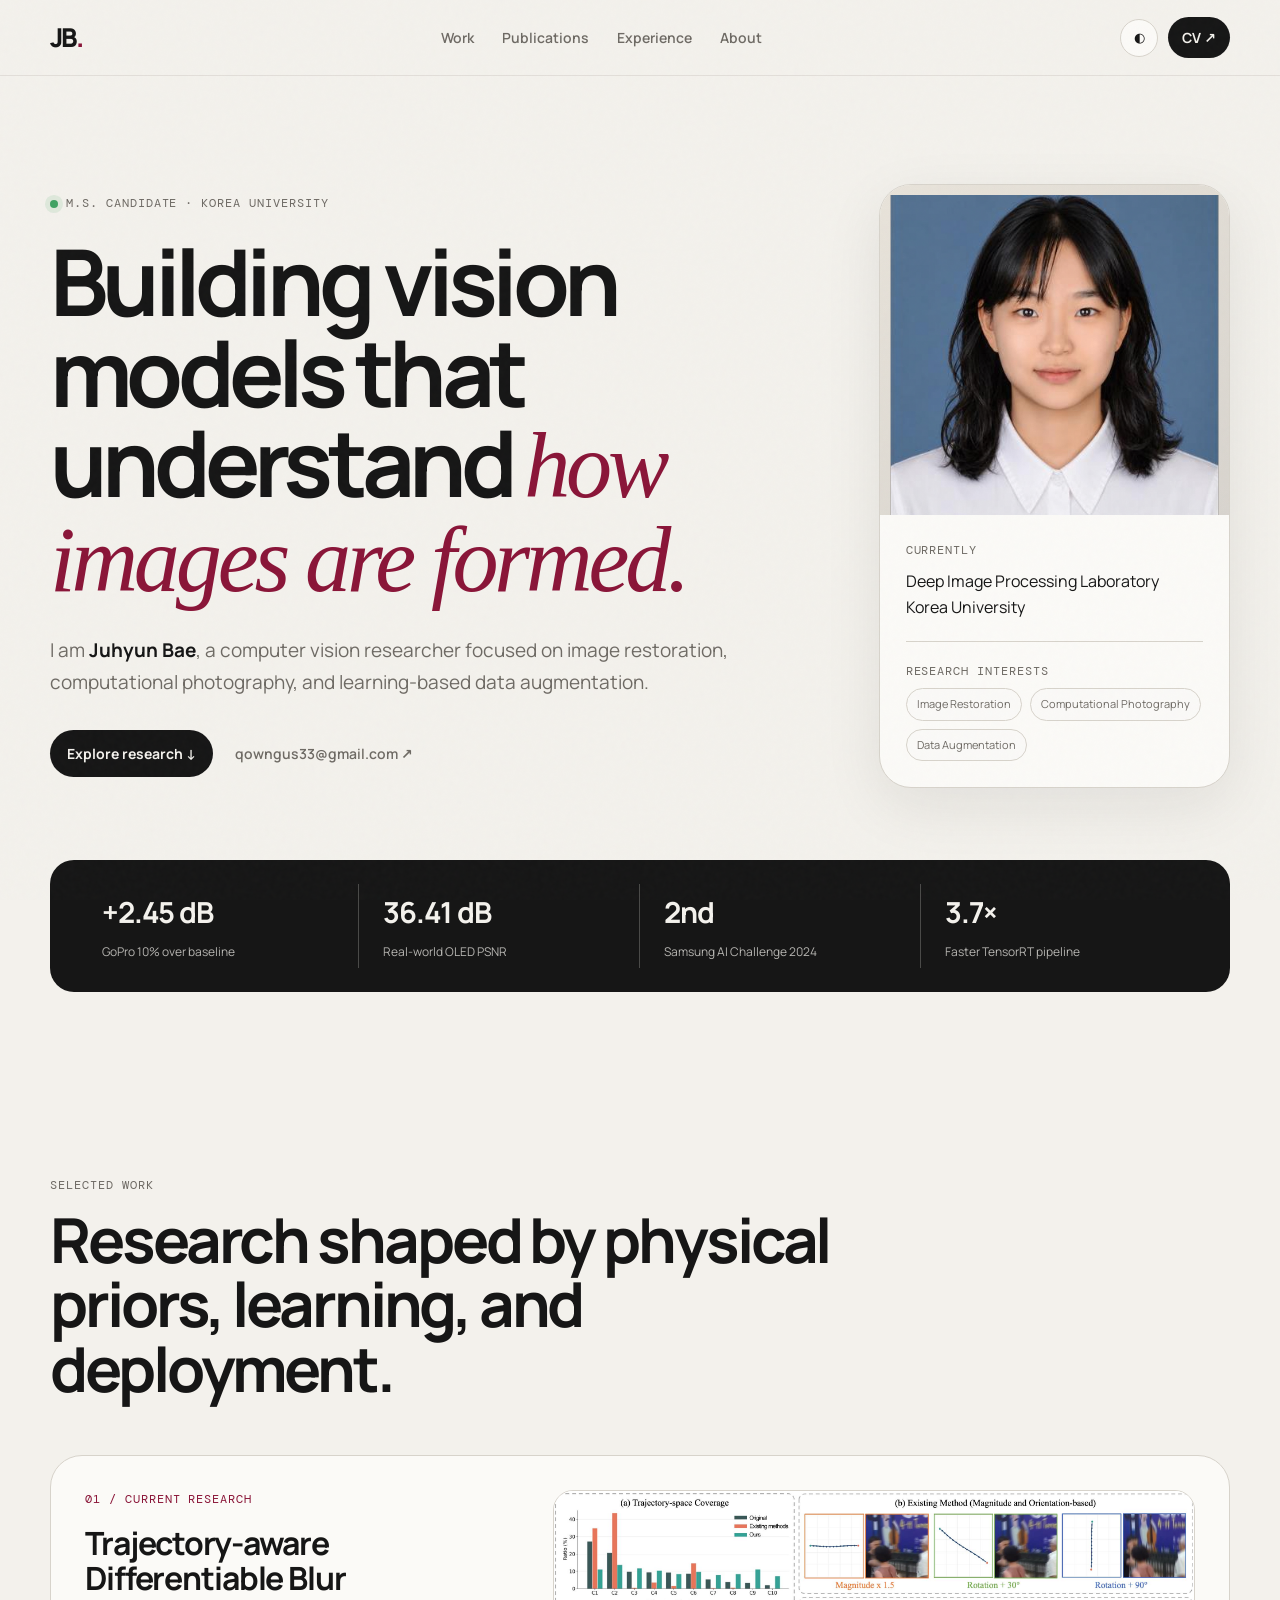
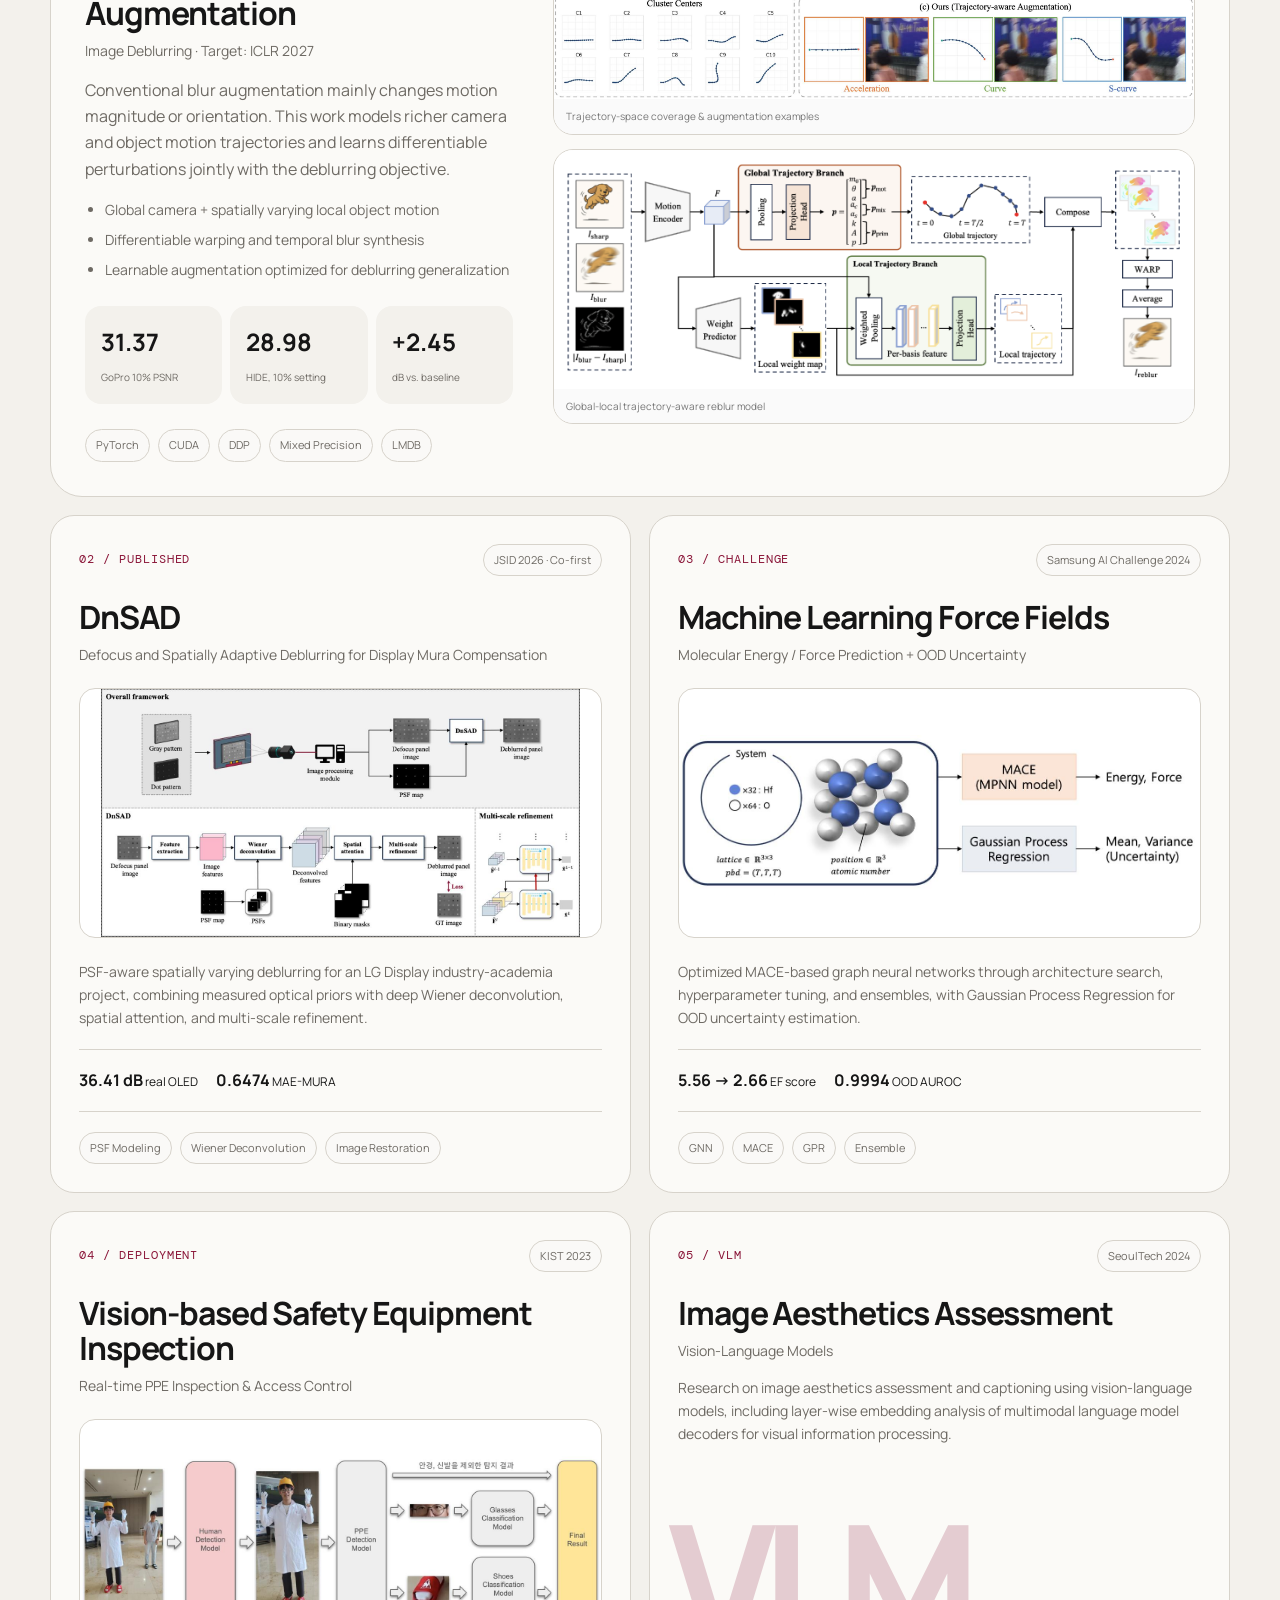
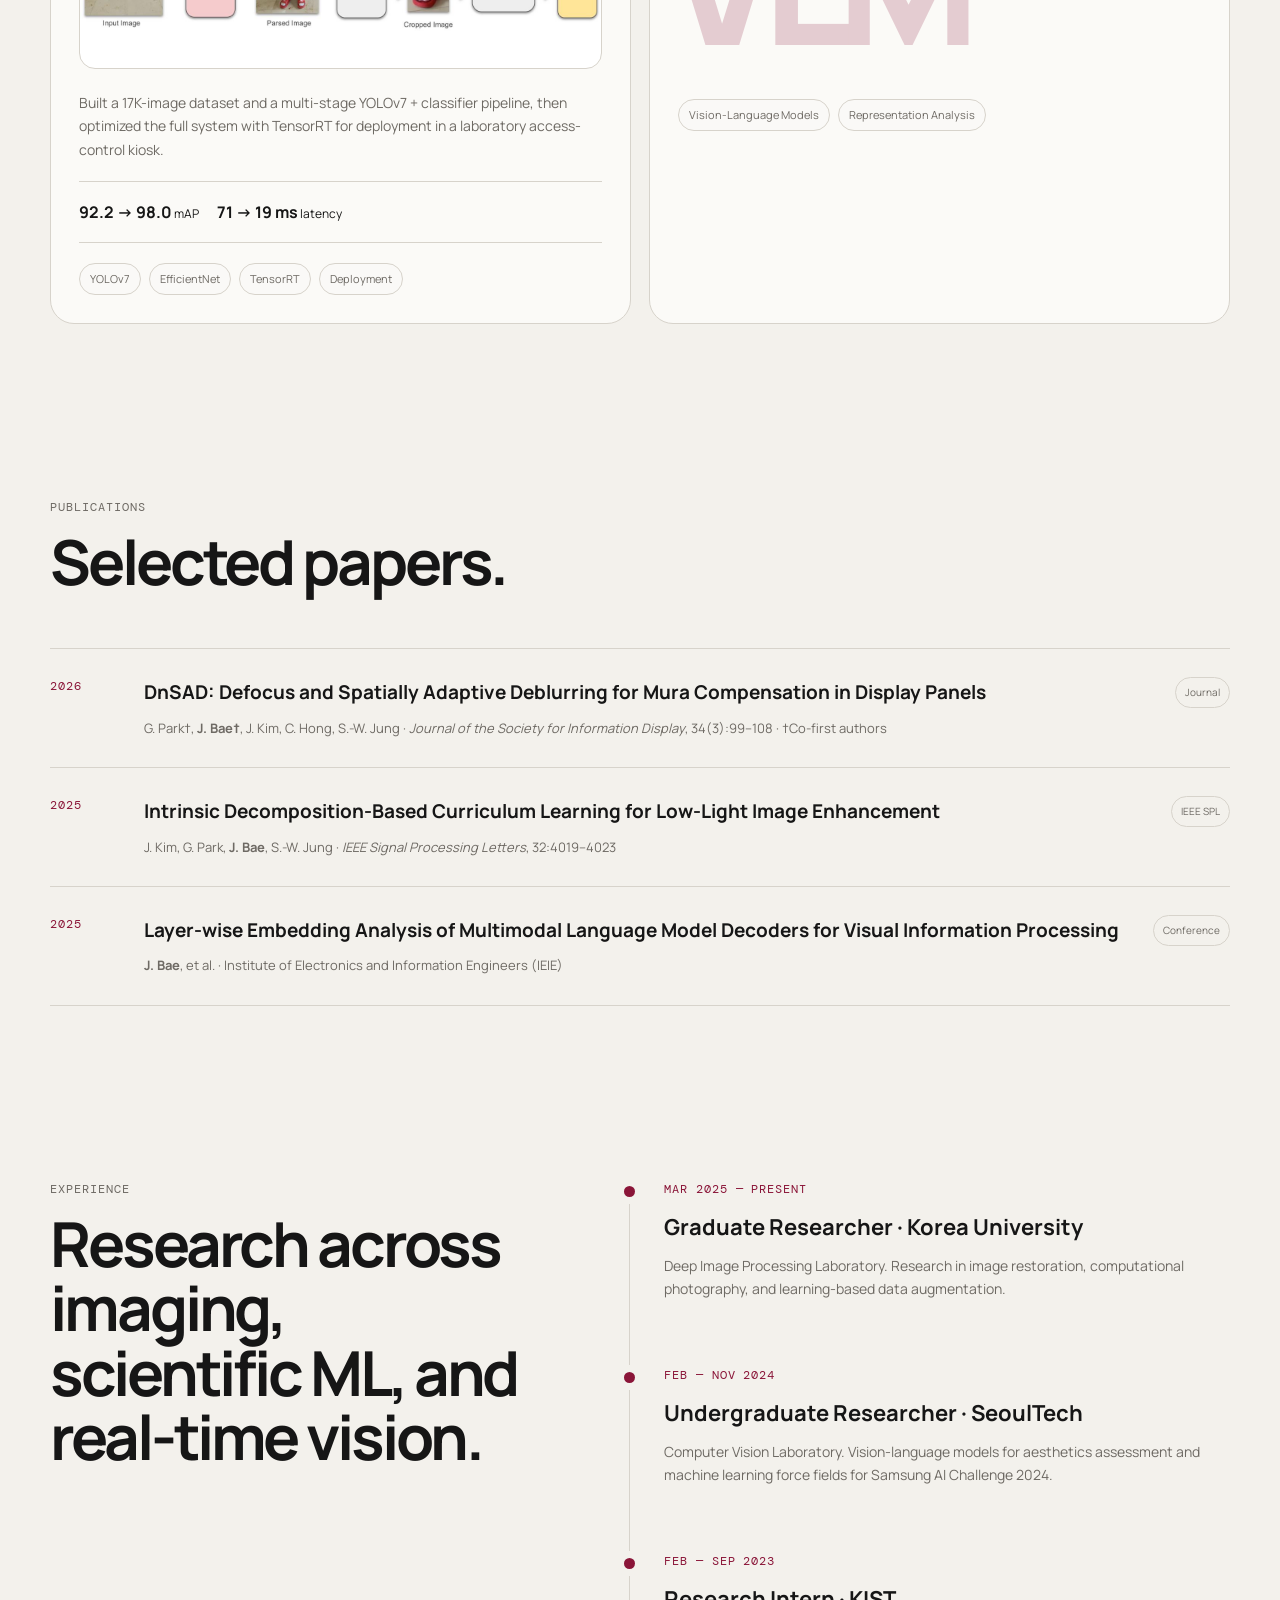
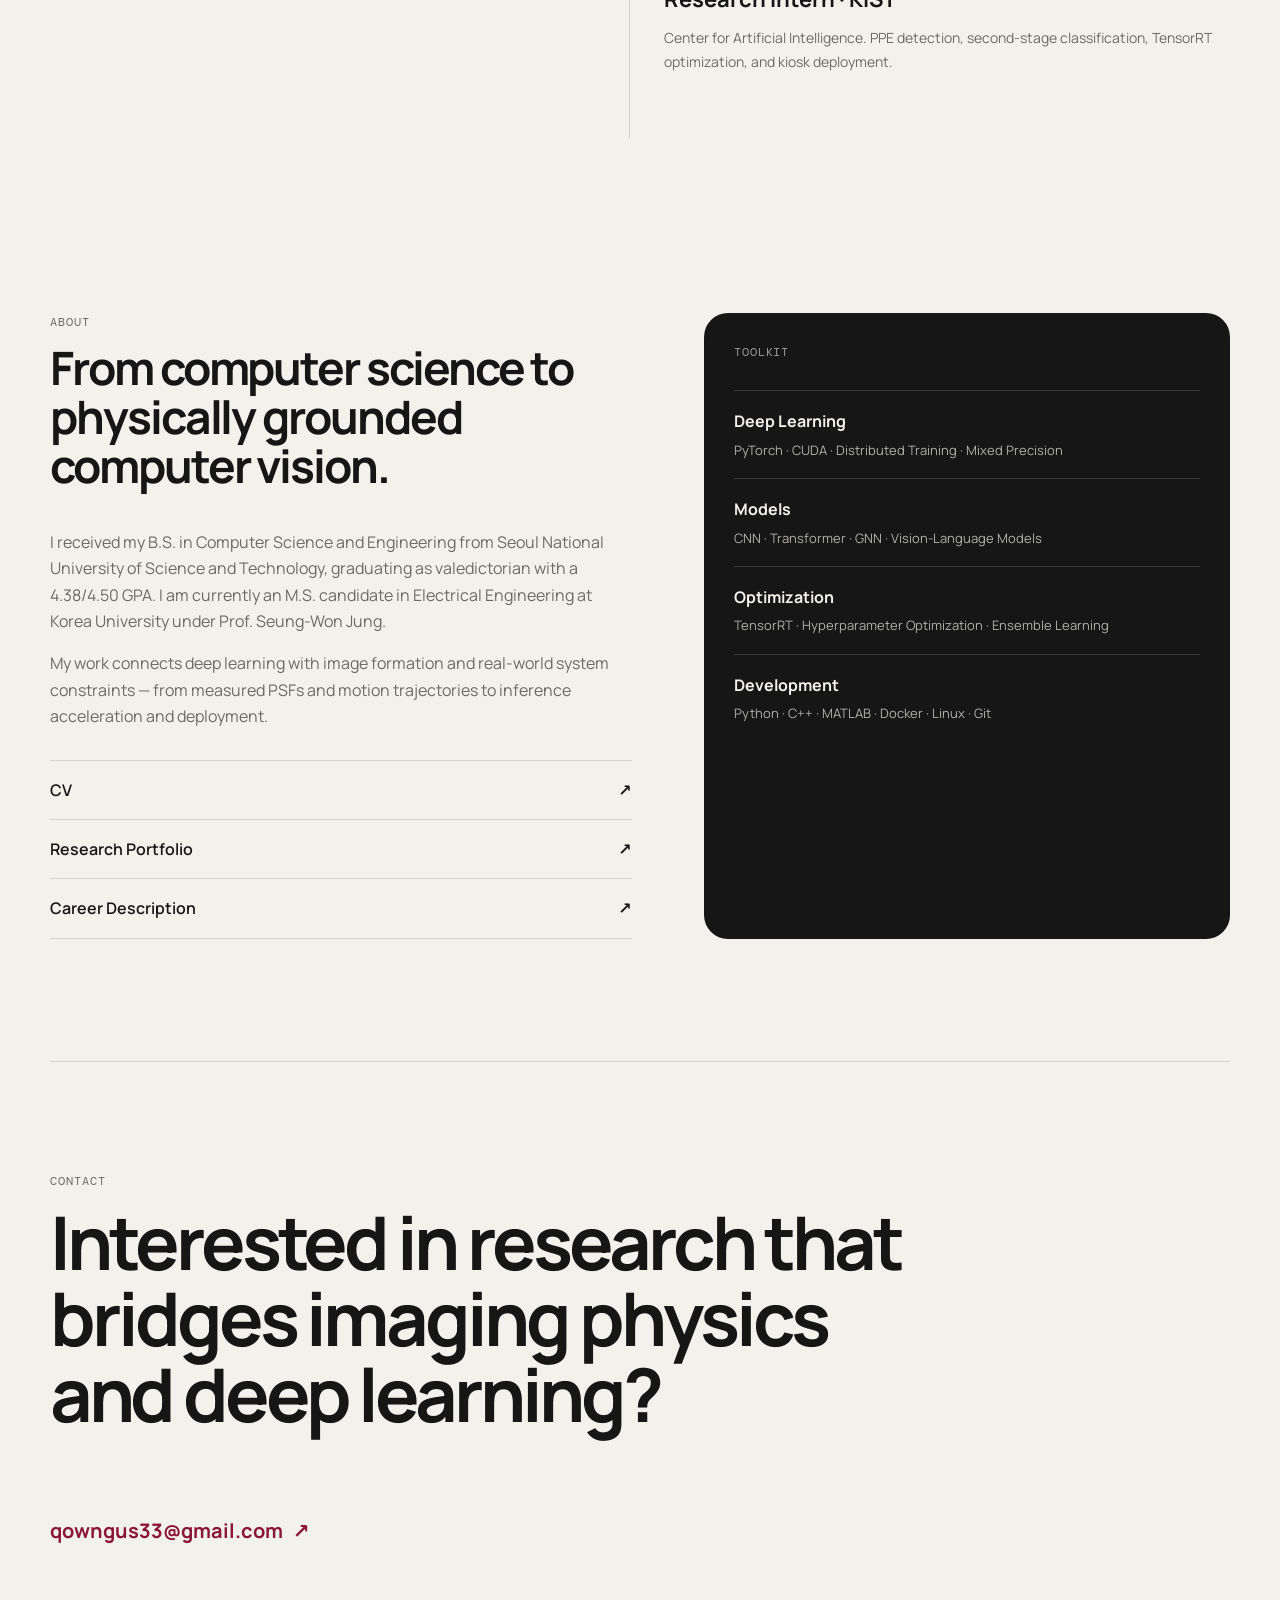
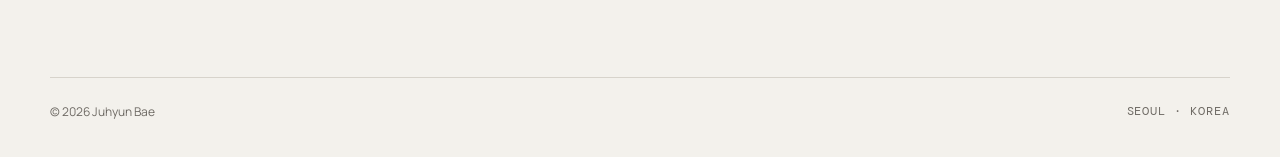
==== index.html @ add0c8fc "Build research portfolio" ====
<!doctype html>
<html lang="en">
<head>
  <meta charset="utf-8" />
  <meta name="viewport" content="width=device-width,initial-scale=1" />
  <meta name="description" content="Juhyun Bae — Computer vision researcher working on image restoration, computational photography, and learning-based data augmentation." />
  <meta name="theme-color" content="#8a1538" />
  <title>Juhyun Bae — Research Portfolio</title>
  <link rel="preconnect" href="https://fonts.googleapis.com">
  <link rel="preconnect" href="https://fonts.gstatic.com" crossorigin>
  <link href="https://fonts.googleapis.com/css2?family=DM+Mono:wght@300;400;500&family=Manrope:wght@400;500;600;700;800&display=swap" rel="stylesheet">
  <link rel="stylesheet" href="assets/css/style.css" />
</head>
<body>
  <div class="noise" aria-hidden="true"></div>
  <header class="site-header">
    <a class="brand" href="#top" aria-label="Home">JB<span>.</span></a>
    <nav class="nav" aria-label="Primary navigation">
      <a href="#work">Work</a><a href="#publications">Publications</a><a href="#experience">Experience</a><a href="#about">About</a>
    </nav>
    <div class="header-actions">
      <button id="themeToggle" class="icon-button" type="button" aria-label="Toggle color theme">◐</button>
      <a class="button button-small" href="assets/docs/Juhyun_Bae_CV.pdf" target="_blank" rel="noopener">CV ↗</a>
    </div>
  </header>

  <main id="top">
    <section class="hero shell">
      <div class="hero-copy reveal">
        <p class="eyebrow"><span class="status-dot"></span> M.S. Candidate · Korea University</p>
        <h1>Building vision models that understand <em>how images are formed.</em></h1>
        <p class="hero-lede">I am <strong>Juhyun Bae</strong>, a computer vision researcher focused on image restoration, computational photography, and learning-based data augmentation.</p>
        <div class="hero-actions">
          <a class="button" href="#work">Explore research ↓</a>
          <a class="text-link" href="mailto:qowngus33@gmail.com">qowngus33@gmail.com ↗</a>
        </div>
      </div>
      <aside class="hero-card reveal delay-1">
        <div class="portrait-wrap"><img src="assets/images/profile.png" alt="Portrait of Juhyun Bae" /></div>
        <div class="hero-card-body">
          <p class="mono">CURRENTLY</p>
          <p>Deep Image Processing Laboratory<br>Korea University</p>
          <div class="mini-rule"></div>
          <p class="mono">RESEARCH INTERESTS</p>
          <div class="chips"><span>Image Restoration</span><span>Computational Photography</span><span>Data Augmentation</span></div>
        </div>
      </aside>
    </section>

    <section class="metric-strip shell reveal" aria-label="Selected achievements">
      <div><strong>+2.45 dB</strong><span>GoPro 10% over baseline</span></div>
      <div><strong>36.41 dB</strong><span>Real-world OLED PSNR</span></div>
      <div><strong>2nd</strong><span>Samsung AI Challenge 2024</span></div>
      <div><strong>3.7×</strong><span>Faster TensorRT pipeline</span></div>
    </section>

    <section id="work" class="section shell">
      <div class="section-heading reveal"><p class="eyebrow">Selected work</p><h2>Research shaped by physical priors, learning, and deployment.</h2></div>

      <article class="project project-featured reveal">
        <div class="project-copy">
          <div class="project-index mono">01 / CURRENT RESEARCH</div>
          <h3>Trajectory-aware Differentiable Blur Augmentation</h3>
          <p class="project-subtitle">Image Deblurring · Target: ICLR 2027</p>
          <p>Conventional blur augmentation mainly changes motion magnitude or orientation. This work models richer camera and object motion trajectories and learns differentiable perturbations jointly with the deblurring objective.</p>
          <ul class="clean-list"><li>Global camera + spatially varying local object motion</li><li>Differentiable warping and temporal blur synthesis</li><li>Learnable augmentation optimized for deblurring generalization</li></ul>
          <div class="result-grid"><div><b>31.37</b><span>GoPro 10% PSNR</span></div><div><b>28.98</b><span>HIDE, 10% setting</span></div><div><b>+2.45</b><span>dB vs. baseline</span></div></div>
          <div class="tags"><span>PyTorch</span><span>CUDA</span><span>DDP</span><span>Mixed Precision</span><span>LMDB</span></div>
        </div>
        <div class="project-media media-stack">
          <figure><img src="assets/images/trajectory-diversity.jpg" alt="Trajectory-space coverage and blur augmentation comparison" loading="lazy"><figcaption>Trajectory-space coverage & augmentation examples</figcaption></figure>
          <figure><img src="assets/images/trajectory-reblur.png" alt="Trajectory-aware reblur network architecture" loading="lazy"><figcaption>Global-local trajectory-aware reblur model</figcaption></figure>
        </div>
      </article>

      <div class="project-grid">
        <article class="project-card reveal">
          <div class="project-card-top"><span class="mono">02 / PUBLISHED</span><span class="pill">JSID 2026 · Co-first</span></div>
          <h3>DnSAD</h3><p class="project-subtitle">Defocus and Spatially Adaptive Deblurring for Display Mura Compensation</p>
          <div class="card-image"><img src="assets/images/dnsad-framework.jpg" alt="DnSAD PSF-aware deblurring framework" loading="lazy"></div>
          <p>PSF-aware spatially varying deblurring for an LG Display industry-academia project, combining measured optical priors with deep Wiener deconvolution, spatial attention, and multi-scale refinement.</p>
          <div class="result-inline"><span><b>36.41 dB</b> real OLED</span><span><b>0.6474</b> MAE-MURA</span></div>
          <div class="tags"><span>PSF Modeling</span><span>Wiener Deconvolution</span><span>Image Restoration</span></div>
        </article>

        <article class="project-card reveal delay-1">
          <div class="project-card-top"><span class="mono">03 / CHALLENGE</span><span class="pill">Samsung AI Challenge 2024</span></div>
          <h3>Machine Learning Force Fields</h3><p class="project-subtitle">Molecular Energy / Force Prediction + OOD Uncertainty</p>
          <div class="card-image"><img src="assets/images/mlff-framework.jpg" alt="Machine learning force field framework" loading="lazy"></div>
          <p>Optimized MACE-based graph neural networks through architecture search, hyperparameter tuning, and ensembles, with Gaussian Process Regression for OOD uncertainty estimation.</p>
          <div class="result-inline"><span><b>5.56 → 2.66</b> EF score</span><span><b>0.9994</b> OOD AUROC</span></div>
          <div class="tags"><span>GNN</span><span>MACE</span><span>GPR</span><span>Ensemble</span></div>
        </article>

        <article class="project-card reveal">
          <div class="project-card-top"><span class="mono">04 / DEPLOYMENT</span><span class="pill">KIST 2023</span></div>
          <h3>Vision-based Safety Equipment Inspection</h3><p class="project-subtitle">Real-time PPE Inspection & Access Control</p>
          <div class="card-image"><img src="assets/images/ppe-framework.jpg" alt="Multi-stage PPE inspection pipeline" loading="lazy"></div>
          <p>Built a 17K-image dataset and a multi-stage YOLOv7 + classifier pipeline, then optimized the full system with TensorRT for deployment in a laboratory access-control kiosk.</p>
          <div class="result-inline"><span><b>92.2 → 98.0</b> mAP</span><span><b>71 → 19 ms</b> latency</span></div>
          <div class="tags"><span>YOLOv7</span><span>EfficientNet</span><span>TensorRT</span><span>Deployment</span></div>
        </article>

        <article class="project-card project-card-minimal reveal delay-1">
          <div class="project-card-top"><span class="mono">05 / VLM</span><span class="pill">SeoulTech 2024</span></div>
          <h3>Image Aesthetics Assessment</h3><p class="project-subtitle">Vision-Language Models</p>
          <p>Research on image aesthetics assessment and captioning using vision-language models, including layer-wise embedding analysis of multimodal language model decoders for visual information processing.</p>
          <div class="big-type">VLM</div>
          <div class="tags"><span>Vision-Language Models</span><span>Representation Analysis</span></div>
        </article>
      </div>
    </section>

    <section id="publications" class="section shell publications">
      <div class="section-heading reveal"><p class="eyebrow">Publications</p><h2>Selected papers.</h2></div>
      <div class="publication-list reveal">
        <article><span class="pub-year mono">2026</span><div><h3>DnSAD: Defocus and Spatially Adaptive Deblurring for Mura Compensation in Display Panels</h3><p>G. Park†, <strong>J. Bae†</strong>, J. Kim, C. Hong, S.-W. Jung · <i>Journal of the Society for Information Display</i>, 34(3):99–108 · †Co-first authors</p></div><span class="pub-badge">Journal</span></article>
        <article><span class="pub-year mono">2025</span><div><h3>Intrinsic Decomposition-Based Curriculum Learning for Low-Light Image Enhancement</h3><p>J. Kim, G. Park, <strong>J. Bae</strong>, S.-W. Jung · <i>IEEE Signal Processing Letters</i>, 32:4019–4023</p></div><span class="pub-badge">IEEE SPL</span></article>
        <article><span class="pub-year mono">2025</span><div><h3>Layer-wise Embedding Analysis of Multimodal Language Model Decoders for Visual Information Processing</h3><p><strong>J. Bae</strong>, et al. · Institute of Electronics and Information Engineers (IEIE)</p></div><span class="pub-badge">Conference</span></article>
      </div>
    </section>

    <section id="experience" class="section shell two-col-section">
      <div class="section-heading sticky-heading reveal"><p class="eyebrow">Experience</p><h2>Research across imaging, scientific ML, and real-time vision.</h2></div>
      <div class="timeline reveal">
        <article><span class="timeline-dot"></span><div class="timeline-meta mono">MAR 2025 — PRESENT</div><h3>Graduate Researcher · Korea University</h3><p>Deep Image Processing Laboratory. Research in image restoration, computational photography, and learning-based data augmentation.</p></article>
        <article><span class="timeline-dot"></span><div class="timeline-meta mono">FEB — NOV 2024</div><h3>Undergraduate Researcher · SeoulTech</h3><p>Computer Vision Laboratory. Vision-language models for aesthetics assessment and machine learning force fields for Samsung AI Challenge 2024.</p></article>
        <article><span class="timeline-dot"></span><div class="timeline-meta mono">FEB — SEP 2023</div><h3>Research Intern · KIST</h3><p>Center for Artificial Intelligence. PPE detection, second-stage classification, TensorRT optimization, and kiosk deployment.</p></article>
      </div>
    </section>

    <section id="about" class="section shell about-grid">
      <div class="about-copy reveal"><p class="eyebrow">About</p><h2>From computer science to physically grounded computer vision.</h2><p>I received my B.S. in Computer Science and Engineering from Seoul National University of Science and Technology, graduating as valedictorian with a 4.38/4.50 GPA. I am currently an M.S. candidate in Electrical Engineering at Korea University under Prof. Seung-Won Jung.</p><p>My work connects deep learning with image formation and real-world system constraints — from measured PSFs and motion trajectories to inference acceleration and deployment.</p>
        <div class="document-links"><a href="assets/docs/Juhyun_Bae_CV.pdf" target="_blank">CV <span>↗</span></a><a href="assets/docs/Juhyun_Bae_Research_Portfolio.pdf" target="_blank">Research Portfolio <span>↗</span></a><a href="assets/docs/Juhyun_Bae_Career_Description.pdf" target="_blank">Career Description <span>↗</span></a></div>
      </div>
      <div class="skills-panel reveal delay-1">
        <p class="mono">TOOLKIT</p>
        <div class="skill-row"><span>Deep Learning</span><p>PyTorch · CUDA · Distributed Training · Mixed Precision</p></div>
        <div class="skill-row"><span>Models</span><p>CNN · Transformer · GNN · Vision-Language Models</p></div>
        <div class="skill-row"><span>Optimization</span><p>TensorRT · Hyperparameter Optimization · Ensemble Learning</p></div>
        <div class="skill-row"><span>Development</span><p>Python · C++ · MATLAB · Docker · Linux · Git</p></div>
      </div>
    </section>

    <section class="contact shell reveal">
      <p class="eyebrow">Contact</p><h2>Interested in research that bridges imaging physics and deep learning?</h2>
      <a class="contact-email" href="mailto:qowngus33@gmail.com">qowngus33@gmail.com <span>↗</span></a>
    </section>
  </main>

  <footer class="shell"><p>© <span id="year"></span> Juhyun Bae</p><p class="mono">SEOUL · KOREA</p></footer>
  <script src="assets/js/main.js"></script>
</body>
</html>
---- assets/css/style.css ----
:root{--bg:#f3f1ec;--surface:#fbfaf7;--text:#161616;--muted:#6e6a64;--line:#d7d3cb;--accent:#8a1538;--accent2:#b84b68;--shadow:0 18px 60px rgba(31,26,24,.08);--radius:24px;--max:1180px}
[data-theme="dark"]{--bg:#121110;--surface:#1b1917;--text:#f5f1ea;--muted:#aaa39a;--line:#34302c;--accent:#e56f91;--accent2:#ff9ab8;--shadow:0 22px 70px rgba(0,0,0,.24)}
*{box-sizing:border-box}html{scroll-behavior:smooth}body{margin:0;background:var(--bg);color:var(--text);font-family:Manrope,system-ui,-apple-system,sans-serif;line-height:1.65;transition:background .25s,color .25s}.noise{position:fixed;inset:0;pointer-events:none;opacity:.022;z-index:20;background-image:url("data:image/svg+xml,%3Csvg viewBox='0 0 180 180' xmlns='http://www.w3.org/2000/svg'%3E%3Cfilter id='n'%3E%3CfeTurbulence type='fractalNoise' baseFrequency='.9' numOctaves='4' stitchTiles='stitch'/%3E%3C/filter%3E%3Crect width='100%25' height='100%25' filter='url(%23n)' opacity='1'/%3E%3C/svg%3E")}.shell{width:min(calc(100% - 48px),var(--max));margin-inline:auto}.site-header{height:76px;position:sticky;top:0;z-index:10;display:flex;align-items:center;justify-content:space-between;padding:0 max(24px,calc((100vw - var(--max))/2));background:color-mix(in srgb,var(--bg) 82%,transparent);backdrop-filter:blur(16px);border-bottom:1px solid color-mix(in srgb,var(--line) 60%,transparent)}.brand{font-size:26px;font-weight:800;letter-spacing:-.06em;color:var(--text);text-decoration:none}.brand span{color:var(--accent)}.nav{display:flex;gap:28px}.nav a,.text-link{color:var(--muted);text-decoration:none;font-size:14px;font-weight:600}.nav a:hover,.text-link:hover{color:var(--text)}.header-actions{display:flex;align-items:center;gap:10px}.icon-button{width:38px;height:38px;border:1px solid var(--line);border-radius:50%;background:var(--surface);color:var(--text);cursor:pointer}.button{display:inline-flex;align-items:center;justify-content:center;padding:12px 17px;border-radius:999px;background:var(--text);color:var(--bg);text-decoration:none;font-size:14px;font-weight:700}.button:hover{transform:translateY(-1px)}.button-small{padding:9px 14px}.hero{min-height:760px;padding:108px 0 72px;display:grid;grid-template-columns:1.55fr .72fr;gap:72px;align-items:center}.eyebrow,.mono{font-family:"DM Mono",monospace;font-size:12px;letter-spacing:.08em;text-transform:uppercase}.eyebrow{color:var(--muted);display:flex;align-items:center;gap:8px}.status-dot{width:8px;height:8px;border-radius:50%;background:#41a263;box-shadow:0 0 0 5px color-mix(in srgb,#41a263 12%,transparent)}h1,h2,h3,p{margin-top:0}h1{font-size:clamp(52px,7.2vw,96px);line-height:.98;letter-spacing:-.062em;max-width:880px;margin:22px 0 30px}h1 em{font-family:Georgia,serif;font-weight:400;color:var(--accent);letter-spacing:-.045em}.hero-lede{font-size:19px;color:var(--muted);max-width:720px}.hero-lede strong{color:var(--text)}.hero-actions{display:flex;align-items:center;gap:22px;margin-top:32px}.hero-card{background:var(--surface);border:1px solid var(--line);border-radius:32px;overflow:hidden;box-shadow:var(--shadow)}.portrait-wrap{background:linear-gradient(145deg,#e8e3da,#d8d4ce);height:330px;display:grid;place-items:center;overflow:hidden}.portrait-wrap img{height:94%;max-width:100%;object-fit:contain}.hero-card-body{padding:26px}.hero-card-body .mono{color:var(--muted);margin-bottom:7px}.mini-rule{height:1px;background:var(--line);margin:20px 0}.chips,.tags{display:flex;flex-wrap:wrap;gap:8px}.chips span,.tags span,.pill{border:1px solid var(--line);border-radius:999px;padding:6px 10px;font-size:11px;color:var(--muted);background:color-mix(in srgb,var(--surface) 85%,transparent)}.metric-strip{display:grid;grid-template-columns:repeat(4,1fr);background:var(--text);color:var(--bg);border-radius:var(--radius);padding:24px 28px;margin-bottom:132px}.metric-strip div{padding:5px 24px;border-right:1px solid color-mix(in srgb,var(--bg) 24%,transparent)}.metric-strip div:last-child{border-right:0}.metric-strip strong{display:block;font-size:29px;letter-spacing:-.04em}.metric-strip span{font-size:12px;opacity:.72}.section{padding:52px 0 122px;scroll-margin-top:90px}.section-heading{max-width:800px;margin-bottom:54px}.section-heading h2{font-size:clamp(38px,5vw,62px);line-height:1.04;letter-spacing:-.05em}.project{background:var(--surface);border:1px solid var(--line);border-radius:32px;padding:34px}.project-featured{display:grid;grid-template-columns:.9fr 1.35fr;gap:40px}.project-index{color:var(--accent);margin-bottom:16px}.project h3,.project-card h3{font-size:32px;line-height:1.1;letter-spacing:-.035em;margin-bottom:8px}.project-subtitle{color:var(--muted);font-size:14px}.project-copy>p:not(.project-subtitle){color:var(--muted)}.clean-list{padding-left:20px;color:var(--muted);font-size:14px}.clean-list li{margin:7px 0}.result-grid{display:grid;grid-template-columns:repeat(3,1fr);gap:8px;margin:25px 0}.result-grid div{background:var(--bg);border-radius:16px;padding:16px}.result-grid b{display:block;font-size:24px}.result-grid span{font-size:10px;color:var(--muted)}.media-stack{display:grid;gap:14px;align-content:start}.media-stack figure{margin:0;background:#fff;border-radius:20px;overflow:hidden;border:1px solid var(--line)}.media-stack img{display:block;width:100%;height:auto}.media-stack figcaption{padding:9px 12px;color:#777;font-size:10px;background:#fafafa}.project-grid{display:grid;grid-template-columns:1fr 1fr;gap:18px;margin-top:18px}.project-card{background:var(--surface);border:1px solid var(--line);border-radius:var(--radius);padding:28px;overflow:hidden}.project-card-top{display:flex;justify-content:space-between;align-items:center;gap:10px;margin-bottom:24px}.project-card-top .mono{color:var(--accent)}.card-image{height:250px;border-radius:16px;overflow:hidden;background:white;border:1px solid var(--line);margin:22px 0}.card-image img{width:100%;height:100%;object-fit:contain}.project-card>p:not(.project-subtitle){color:var(--muted);font-size:14px}.result-inline{display:flex;gap:18px;flex-wrap:wrap;padding:17px 0;border-top:1px solid var(--line);border-bottom:1px solid var(--line);margin:20px 0;font-size:12px}.result-inline b{font-size:16px}.project-card-minimal{position:relative;min-height:540px}.big-type{font-size:clamp(110px,13vw,180px);font-weight:800;letter-spacing:-.09em;line-height:.8;color:color-mix(in srgb,var(--accent) 20%,var(--surface));margin:70px -10px 50px}.publication-list{border-top:1px solid var(--line)}.publication-list article{display:grid;grid-template-columns:70px 1fr auto;gap:24px;padding:28px 0;border-bottom:1px solid var(--line);align-items:start}.pub-year{color:var(--accent)}.publication-list h3{font-size:19px;margin-bottom:9px}.publication-list p{font-size:13px;color:var(--muted);margin:0}.pub-badge{font-size:10px;border:1px solid var(--line);padding:6px 9px;border-radius:999px;color:var(--muted)}.two-col-section{display:grid;grid-template-columns:.78fr 1fr;gap:110px}.sticky-heading{position:sticky;top:120px;height:max-content}.timeline{border-left:1px solid var(--line);padding-left:34px}.timeline article{position:relative;padding:0 0 52px}.timeline-dot{position:absolute;left:-40px;top:6px;width:11px;height:11px;background:var(--accent);border-radius:50%;box-shadow:0 0 0 7px var(--bg)}.timeline-meta{color:var(--accent);margin-bottom:9px}.timeline h3{font-size:22px;margin-bottom:9px}.timeline p{color:var(--muted);font-size:14px}.about-grid{display:grid;grid-template-columns:1.05fr .95fr;gap:72px}.about-copy h2{font-size:46px;letter-spacing:-.045em;line-height:1.06}.about-copy>p:not(.eyebrow){color:var(--muted)}.document-links{margin-top:30px;border-top:1px solid var(--line)}.document-links a{display:flex;justify-content:space-between;color:var(--text);padding:16px 0;border-bottom:1px solid var(--line);text-decoration:none;font-weight:600}.document-links a:hover{color:var(--accent)}.skills-panel{background:var(--text);color:var(--bg);border-radius:var(--radius);padding:30px}.skills-panel>.mono{opacity:.6;margin-bottom:28px}.skill-row{padding:17px 0;border-top:1px solid color-mix(in srgb,var(--bg) 16%,transparent)}.skill-row span{font-weight:700}.skill-row p{margin:5px 0 0;opacity:.7;font-size:13px}.contact{padding:110px 0 130px;border-top:1px solid var(--line)}.contact h2{font-size:clamp(40px,6vw,74px);line-height:1.03;letter-spacing:-.055em;max-width:900px}.contact-email{display:inline-flex;gap:10px;color:var(--accent);font-size:20px;font-weight:700;text-decoration:none;margin-top:20px}footer{border-top:1px solid var(--line);padding:24px 0 36px;display:flex;justify-content:space-between;color:var(--muted);font-size:12px}footer p{margin:0}.reveal{opacity:0;transform:translateY(16px);transition:opacity .75s ease,transform .75s cubic-bezier(.2,.7,.2,1)}.reveal.visible{opacity:1;transform:none}.delay-1{transition-delay:.1s}@media(max-width:900px){.nav{display:none}.hero{grid-template-columns:1fr;min-height:auto;padding-top:72px}.hero-card{max-width:430px}.metric-strip{grid-template-columns:1fr 1fr}.metric-strip div:nth-child(2){border-right:0}.metric-strip div{border-bottom:1px solid color-mix(in srgb,var(--bg) 24%,transparent)}.project-featured,.two-col-section,.about-grid{grid-template-columns:1fr}.project-grid{grid-template-columns:1fr}.sticky-heading{position:static}.card-image{height:auto}.two-col-section{gap:36px}}@media(max-width:580px){.shell{width:min(calc(100% - 28px),var(--max))}.site-header{padding:0 14px;height:68px}.header-actions .icon-button{display:none}h1{font-size:50px}.hero{padding-top:52px;gap:38px}.hero-actions{align-items:flex-start;flex-direction:column}.portrait-wrap{height:280px}.metric-strip{grid-template-columns:1fr;padding:10px 20px;margin-bottom:90px}.metric-strip div{border-right:0!important;padding:16px 4px}.section{padding-bottom:84px}.project,.project-card{padding:20px}.project h3,.project-card h3{font-size:26px}.result-grid{grid-template-columns:1fr}.publication-list article{grid-template-columns:58px 1fr}.pub-badge{display:none}.about-copy h2{font-size:38px}.contact{padding-top:80px}.contact-email{font-size:16px}.project-card-top{align-items:flex-start;flex-direction:column}}
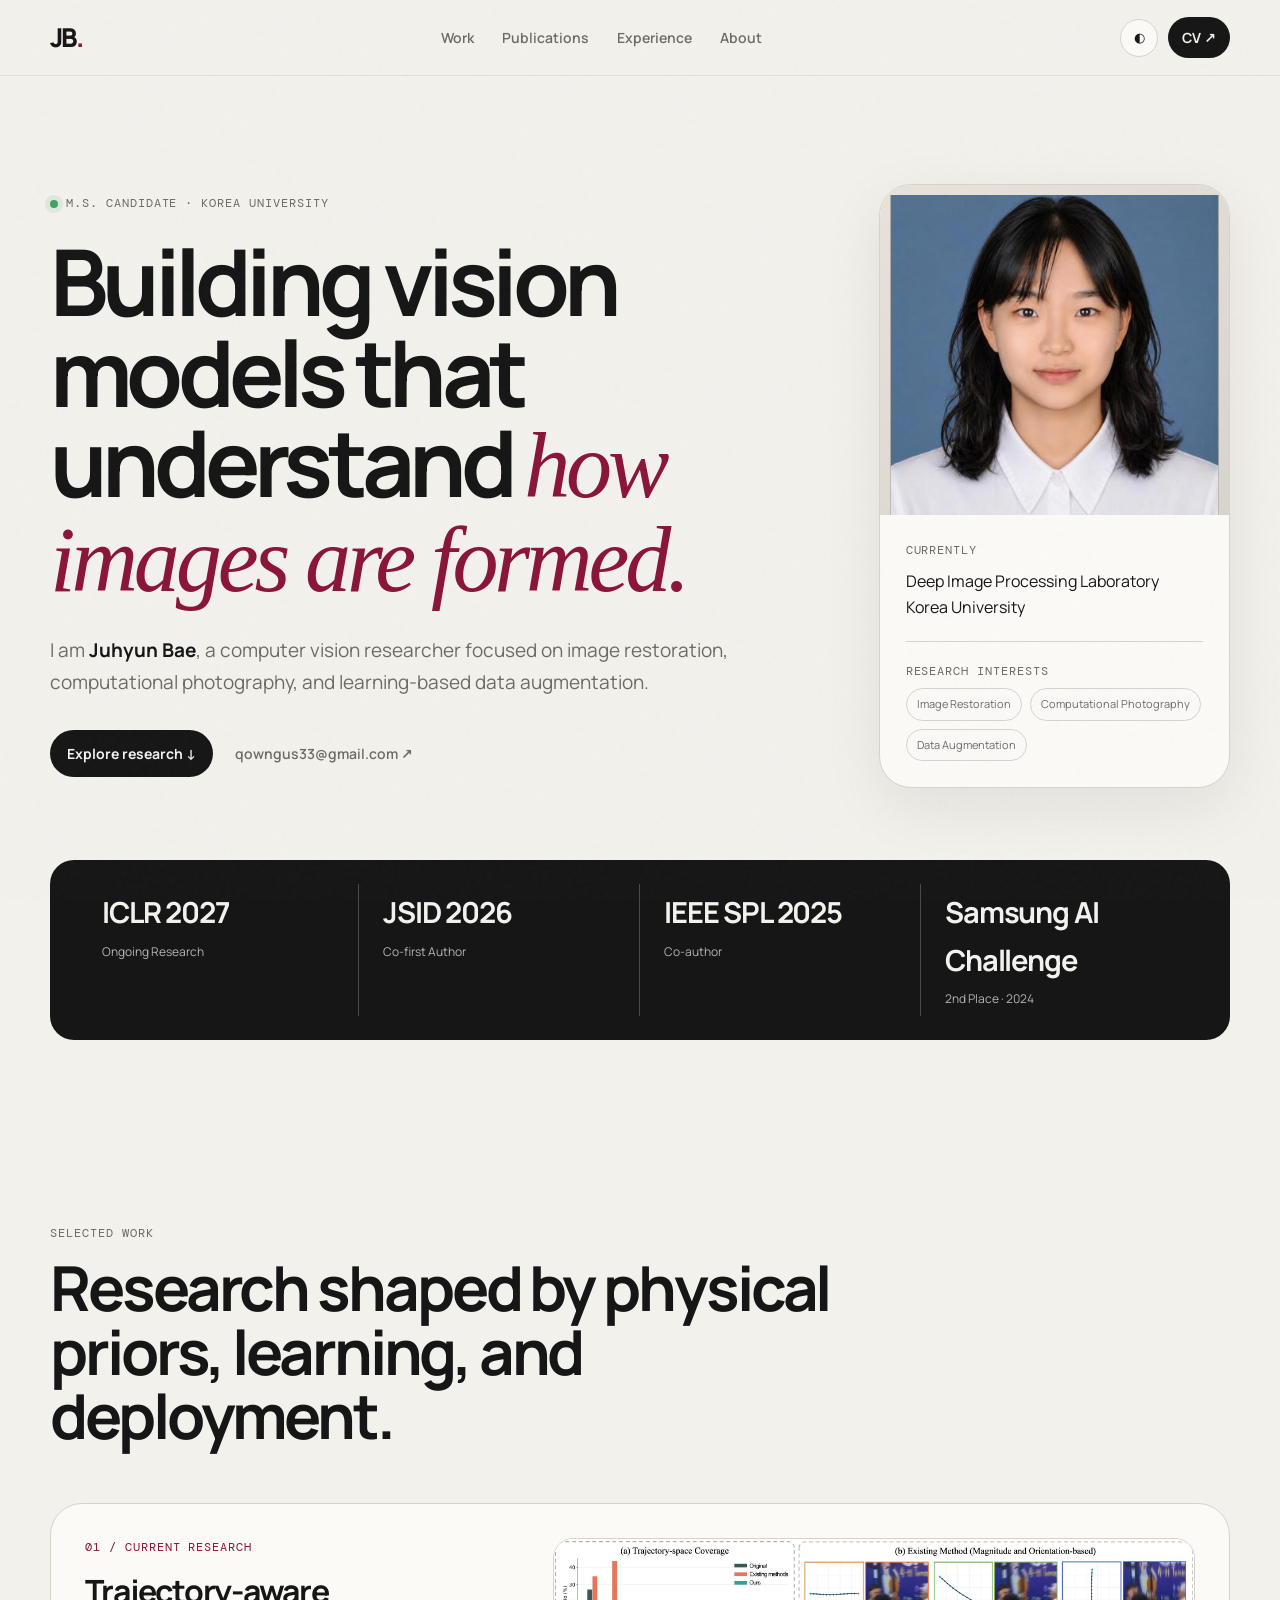
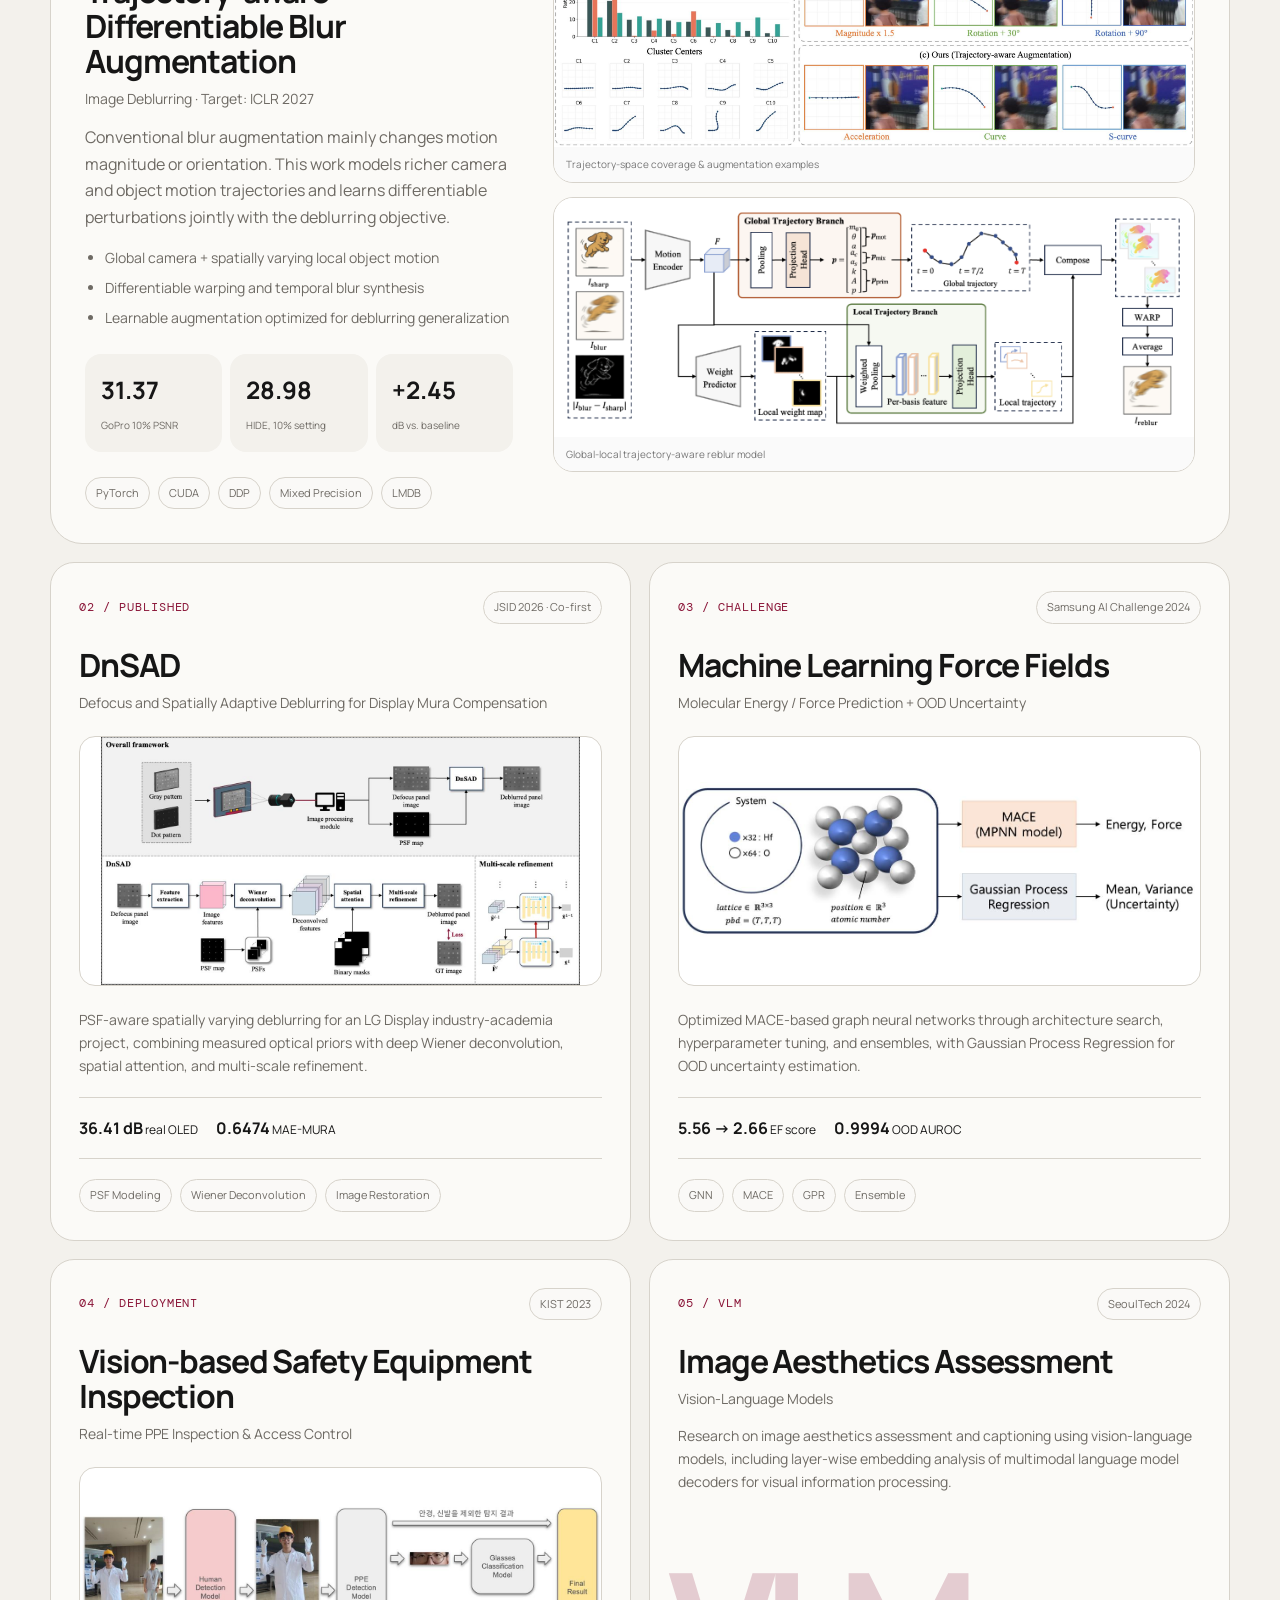
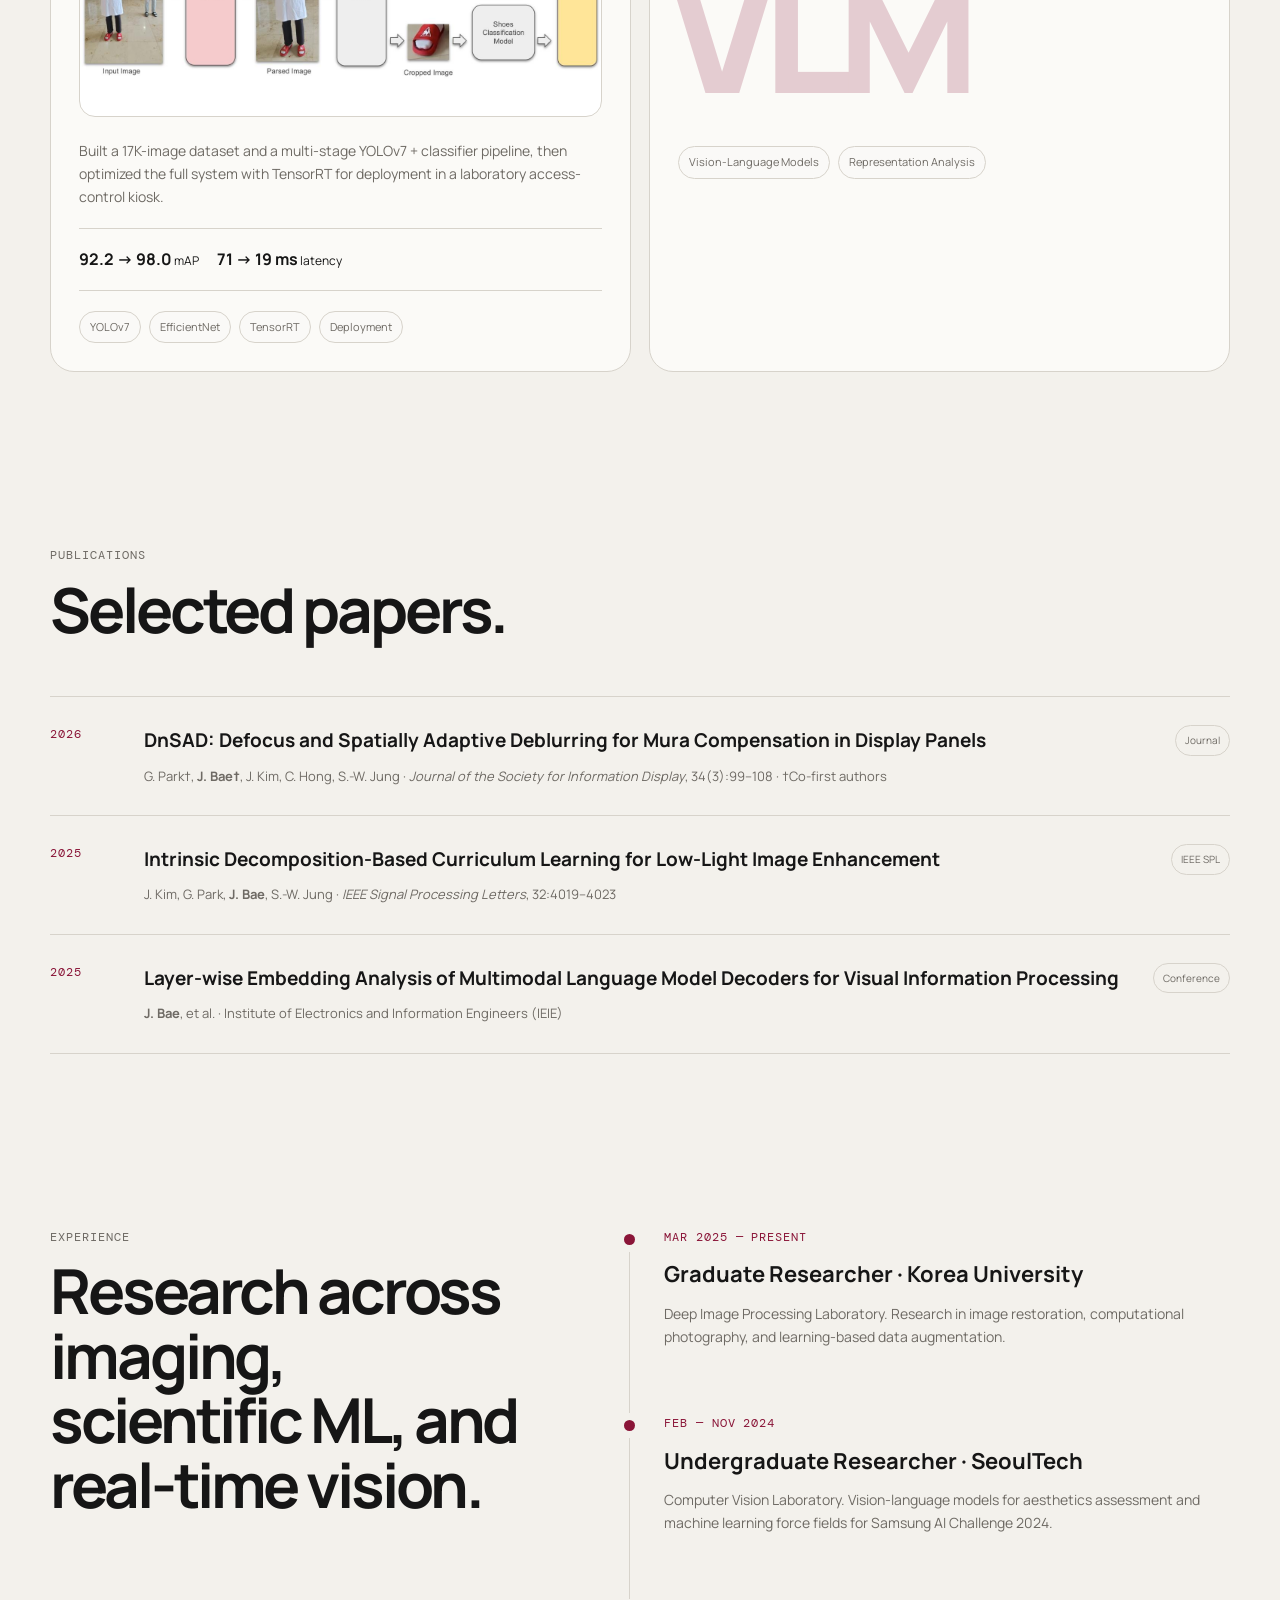
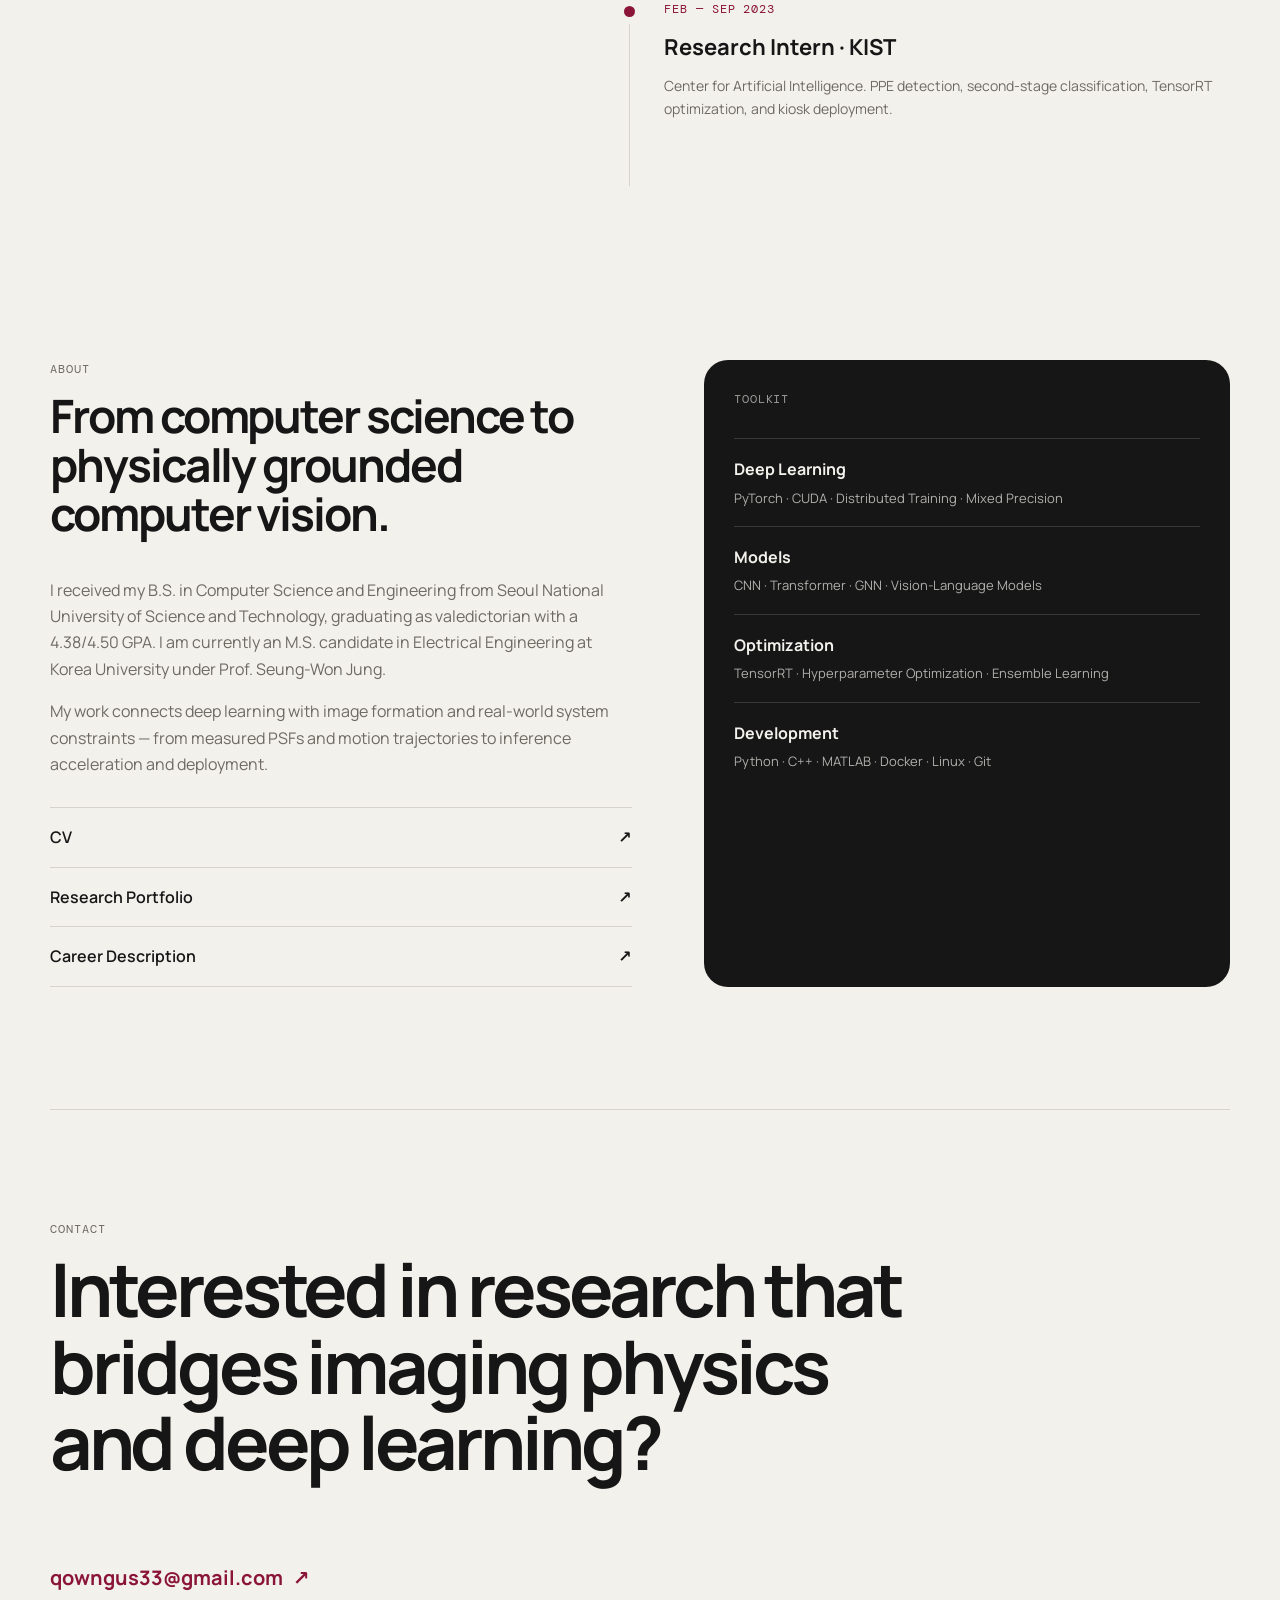
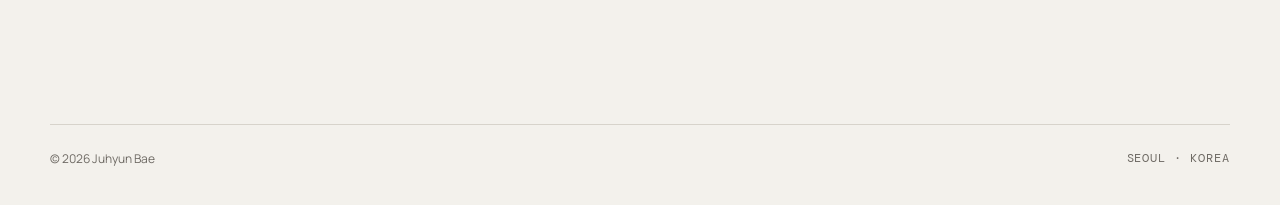
==== commit 187a5a78: "Build research portfolio" ====
--- a/index.html
+++ b/index.html
@@ -47,12 +47,31 @@
       </aside>
     </section>
 
-    <section class="metric-strip shell reveal" aria-label="Selected achievements">
+    <!-- <section class="metric-strip shell reveal" aria-label="Selected achievements">
       <div><strong>+2.45 dB</strong><span>GoPro 10% over baseline</span></div>
       <div><strong>36.41 dB</strong><span>Real-world OLED PSNR</span></div>
       <div><strong>2nd</strong><span>Samsung AI Challenge 2024</span></div>
       <div><strong>3.7×</strong><span>Faster TensorRT pipeline</span></div>
-    </section>
+    </section> -->
+
+    <section class="metric-strip shell reveal" aria-label="Selected milestones">
+    <div>
+      <strong>ICLR 2027</strong>
+      <span>Ongoing Research</span>
+    </div>
+    <div>
+      <strong>JSID 2026</strong>
+      <span>Co-first Author</span>
+    </div>
+    <div>
+      <strong>IEEE SPL 2025</strong>
+      <span>Co-author</span>
+    </div>
+    <div>
+      <strong>Samsung AI Challenge</strong>
+      <span>2nd Place · 2024</span>
+    </div>
+  </section>
 
     <section id="work" class="section shell">
       <div class="section-heading reveal"><p class="eyebrow">Selected work</p><h2>Research shaped by physical priors, learning, and deployment.</h2></div>
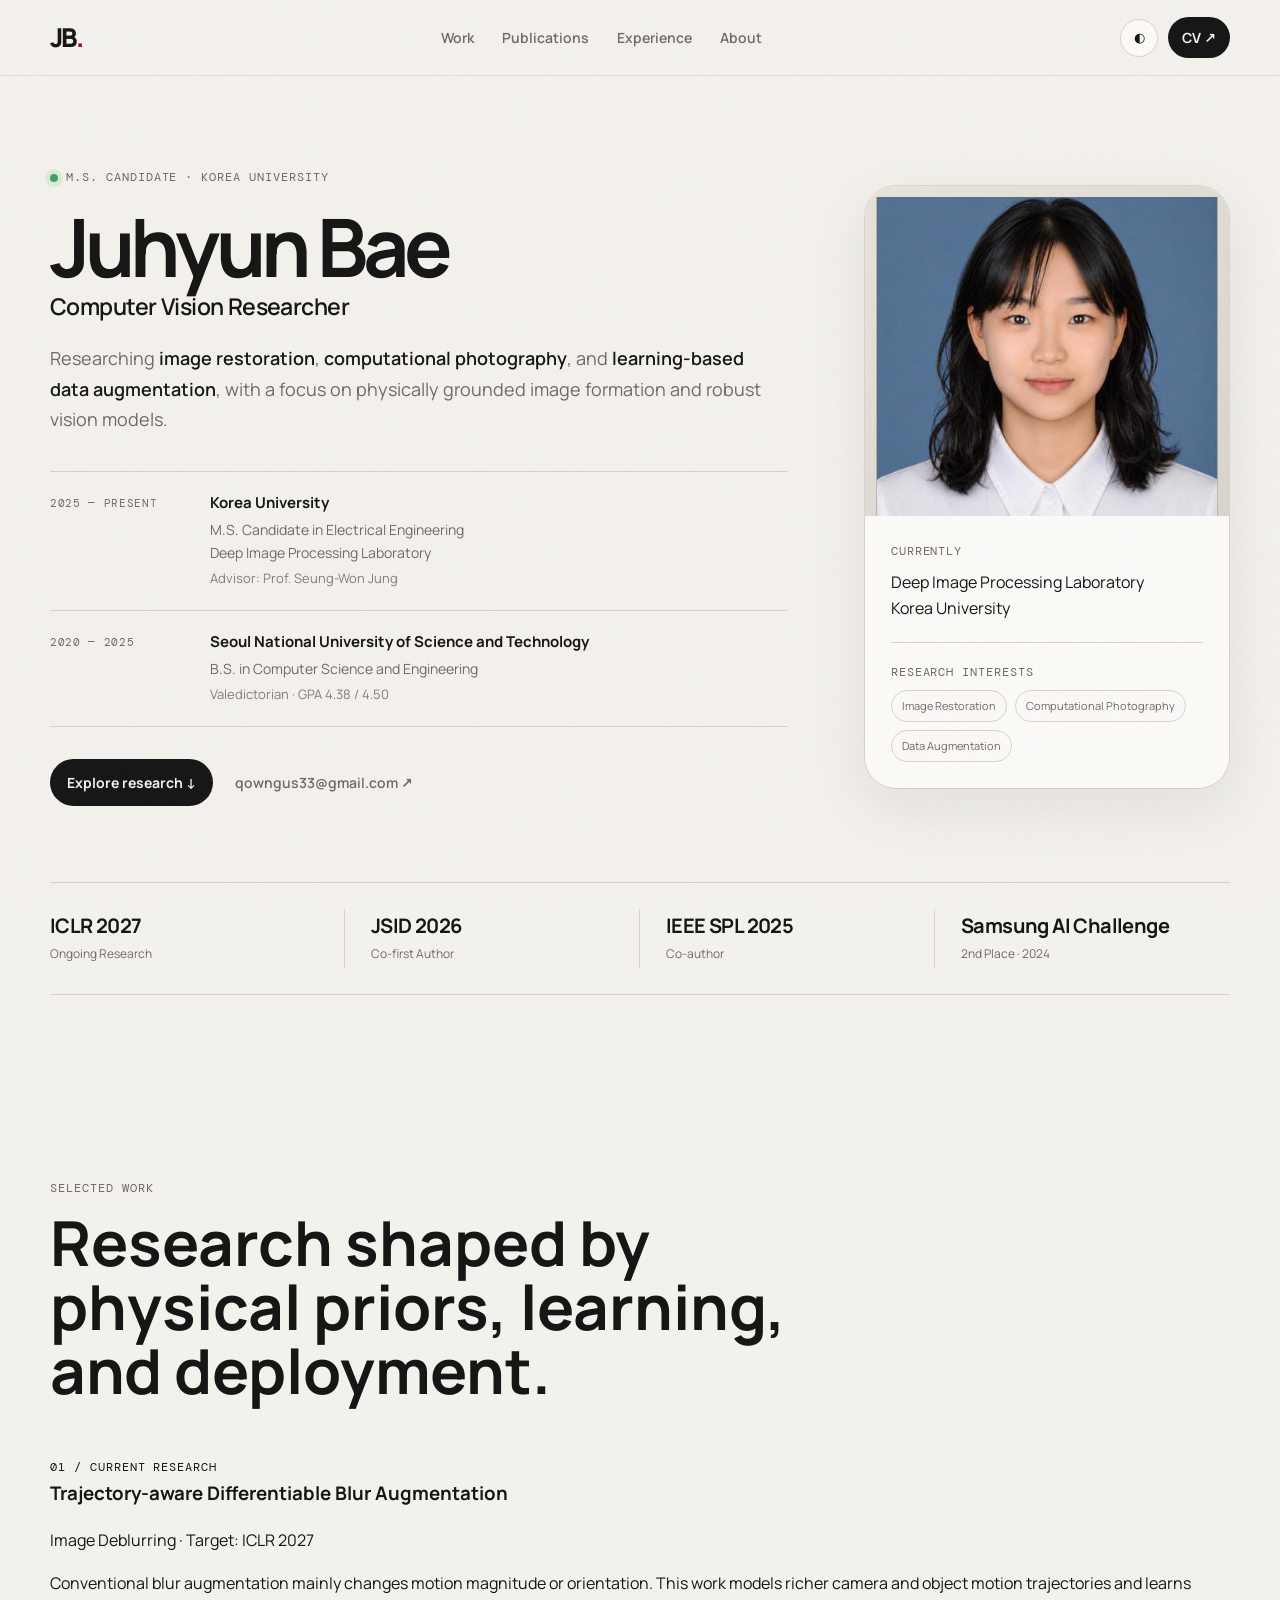
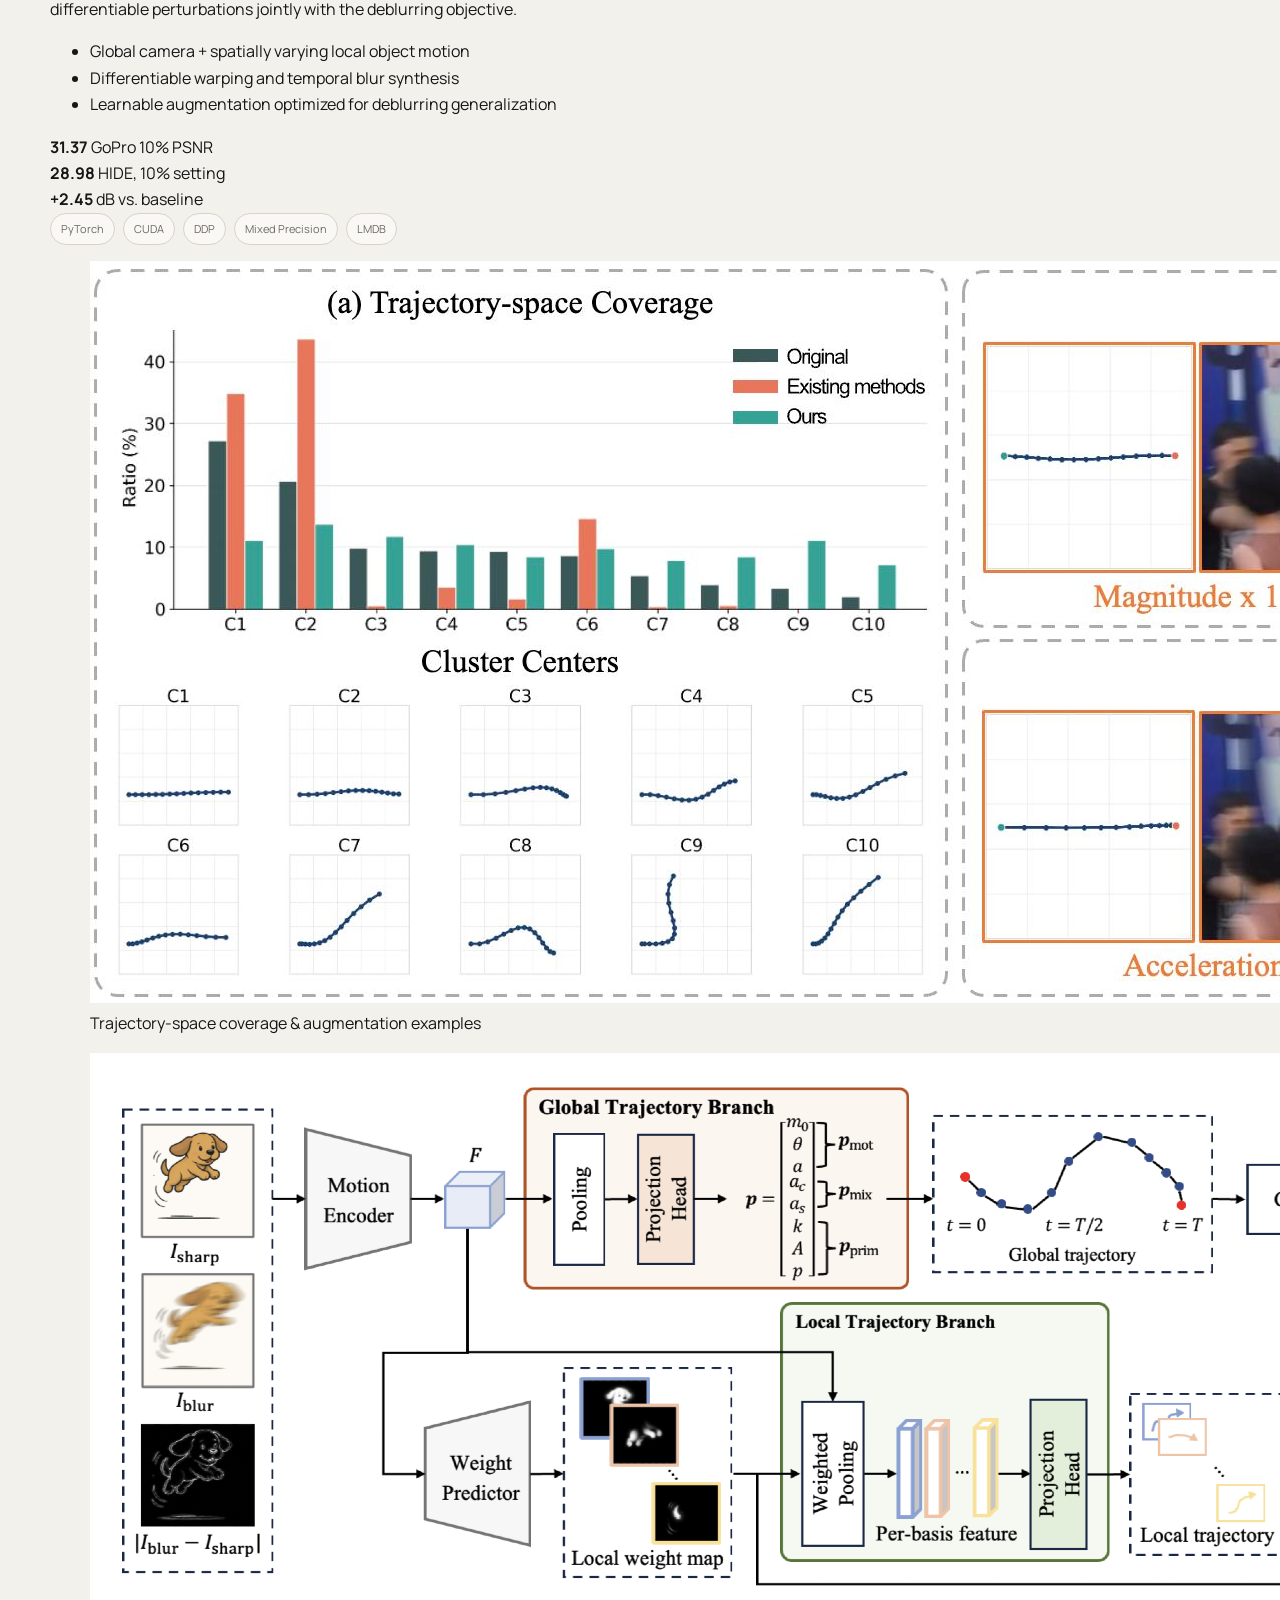
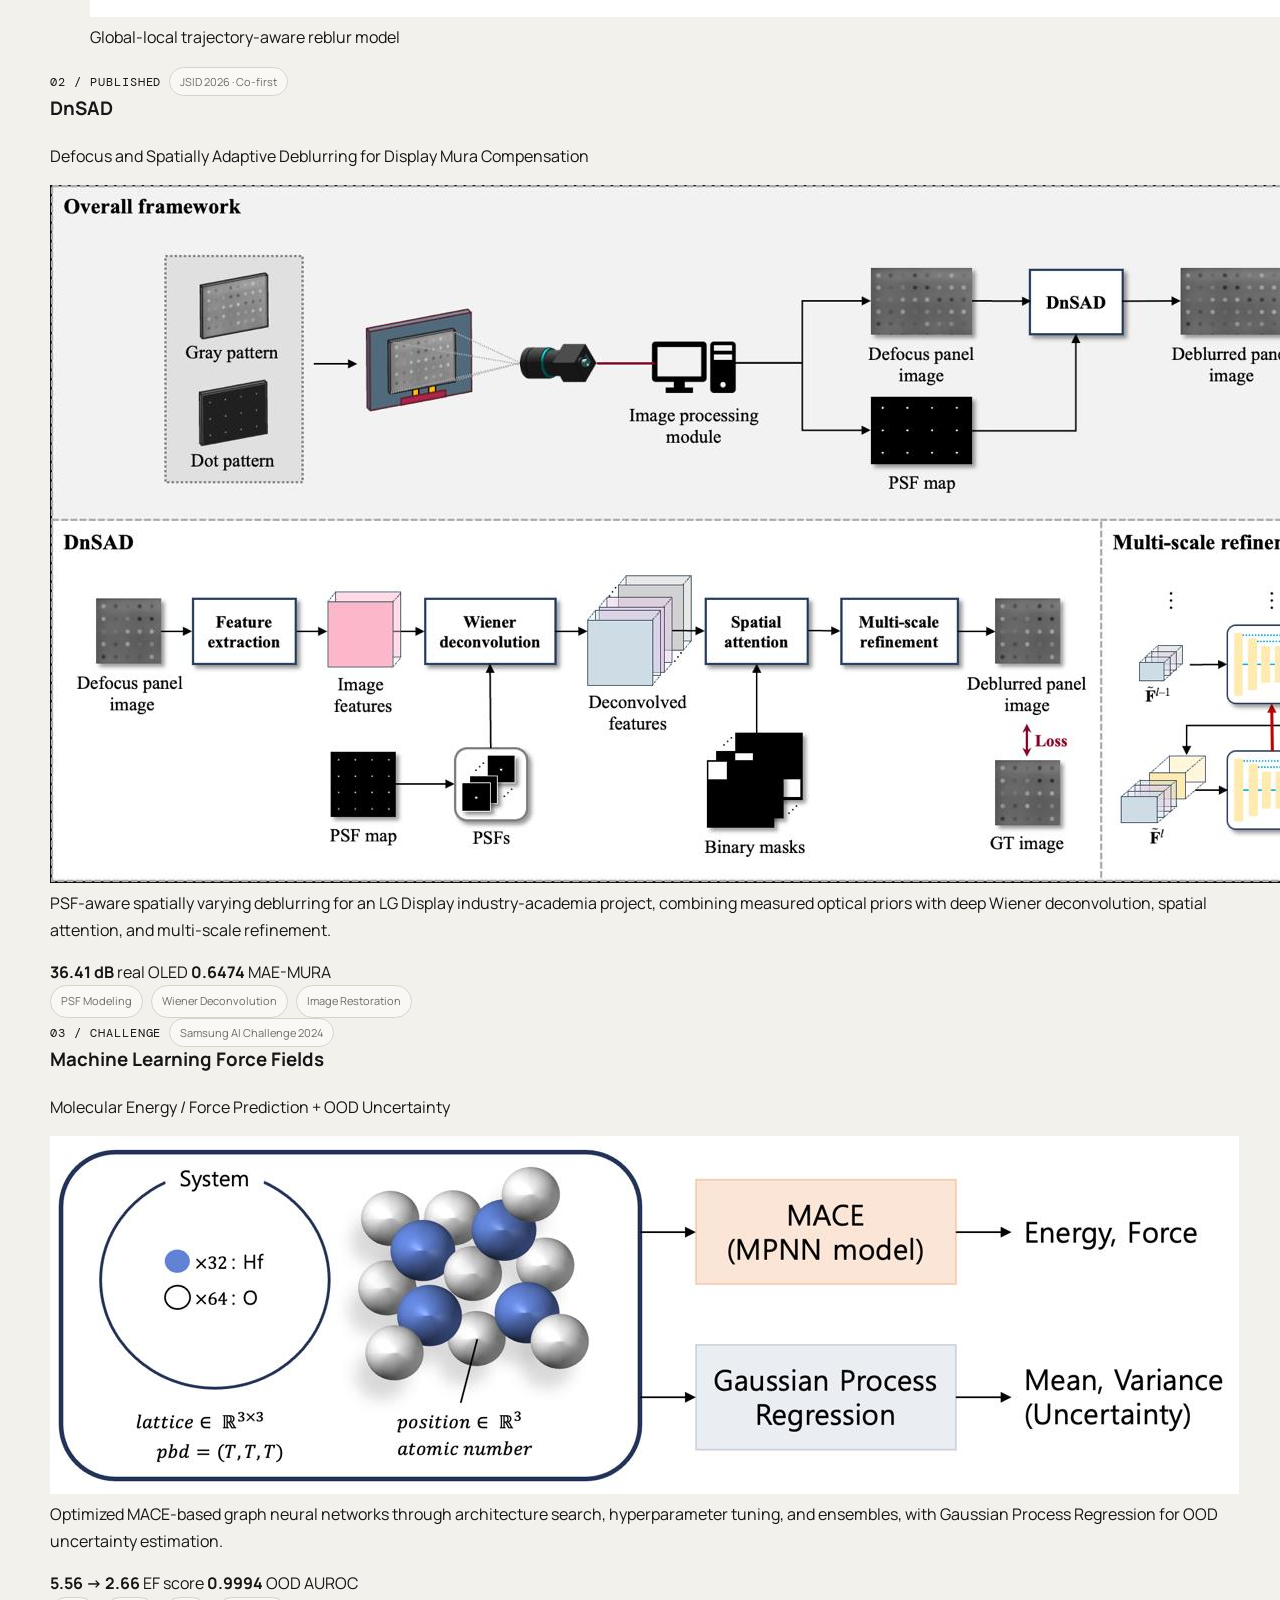
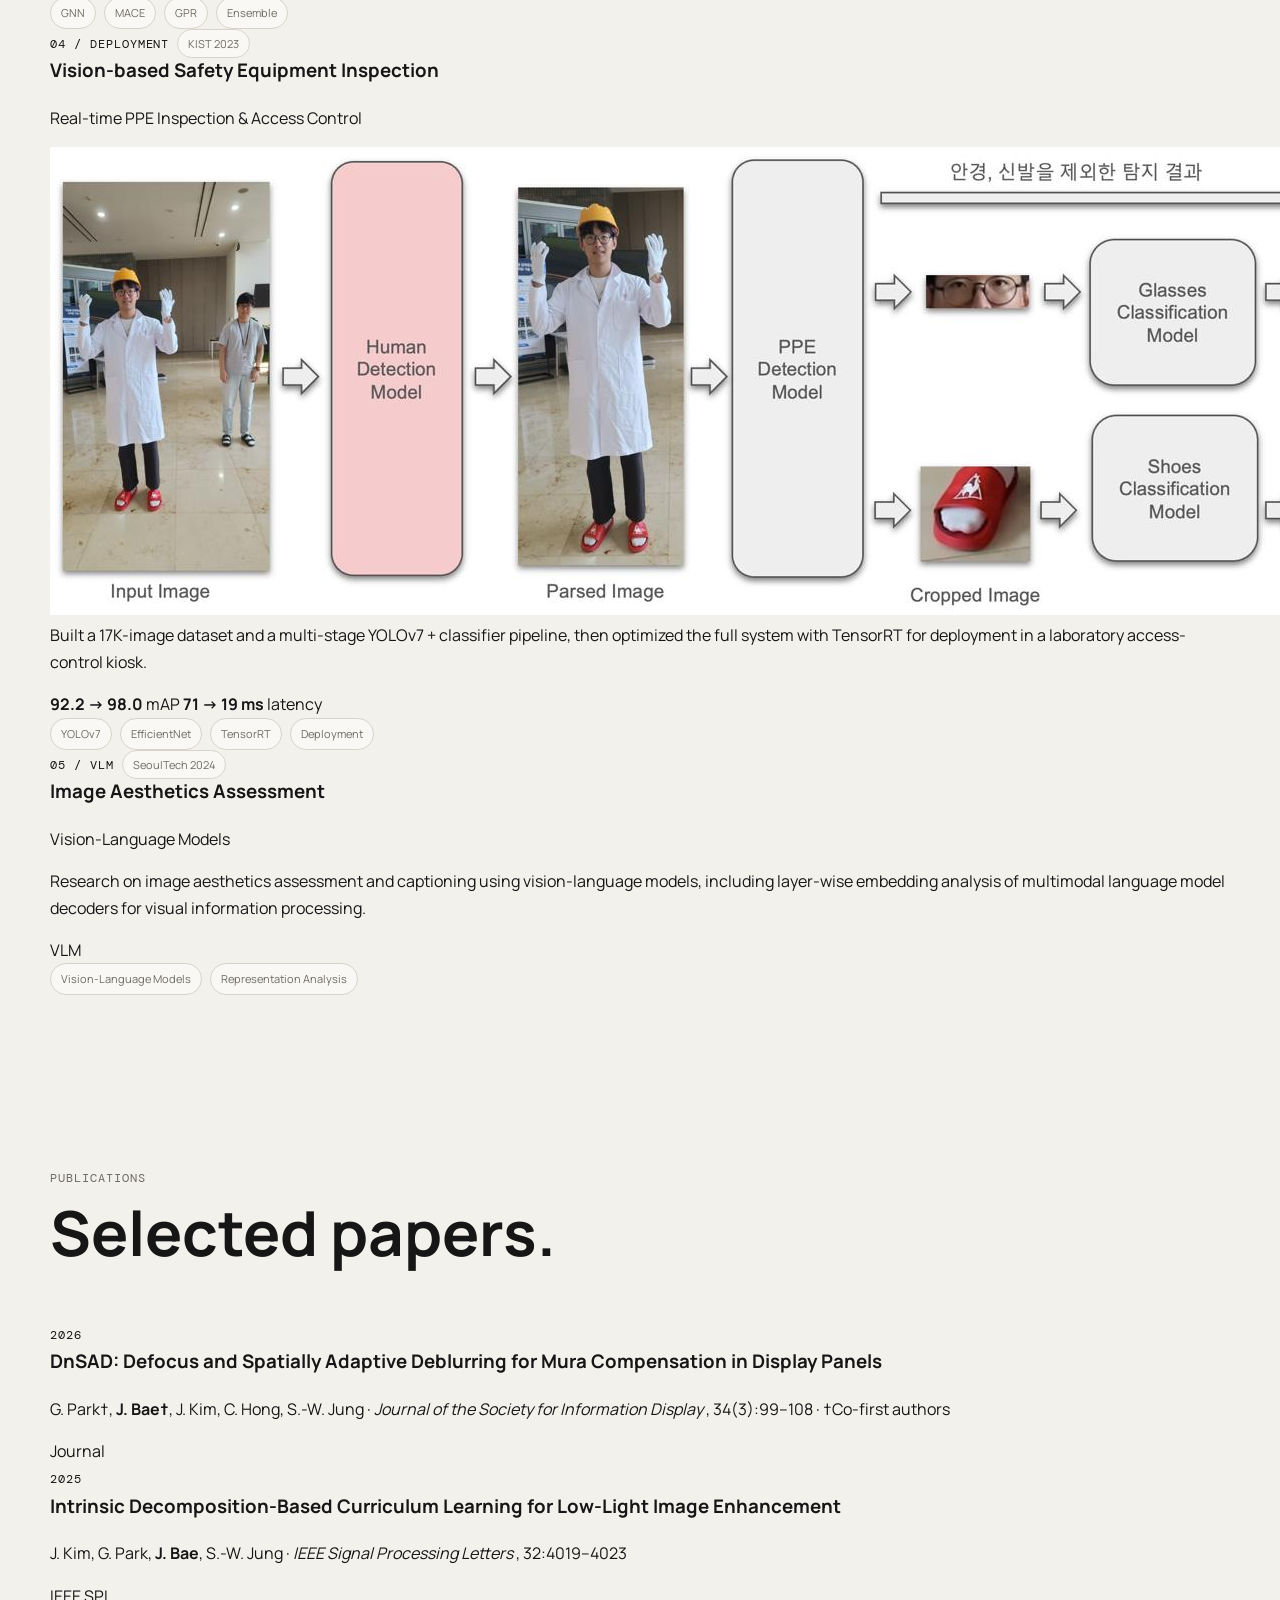
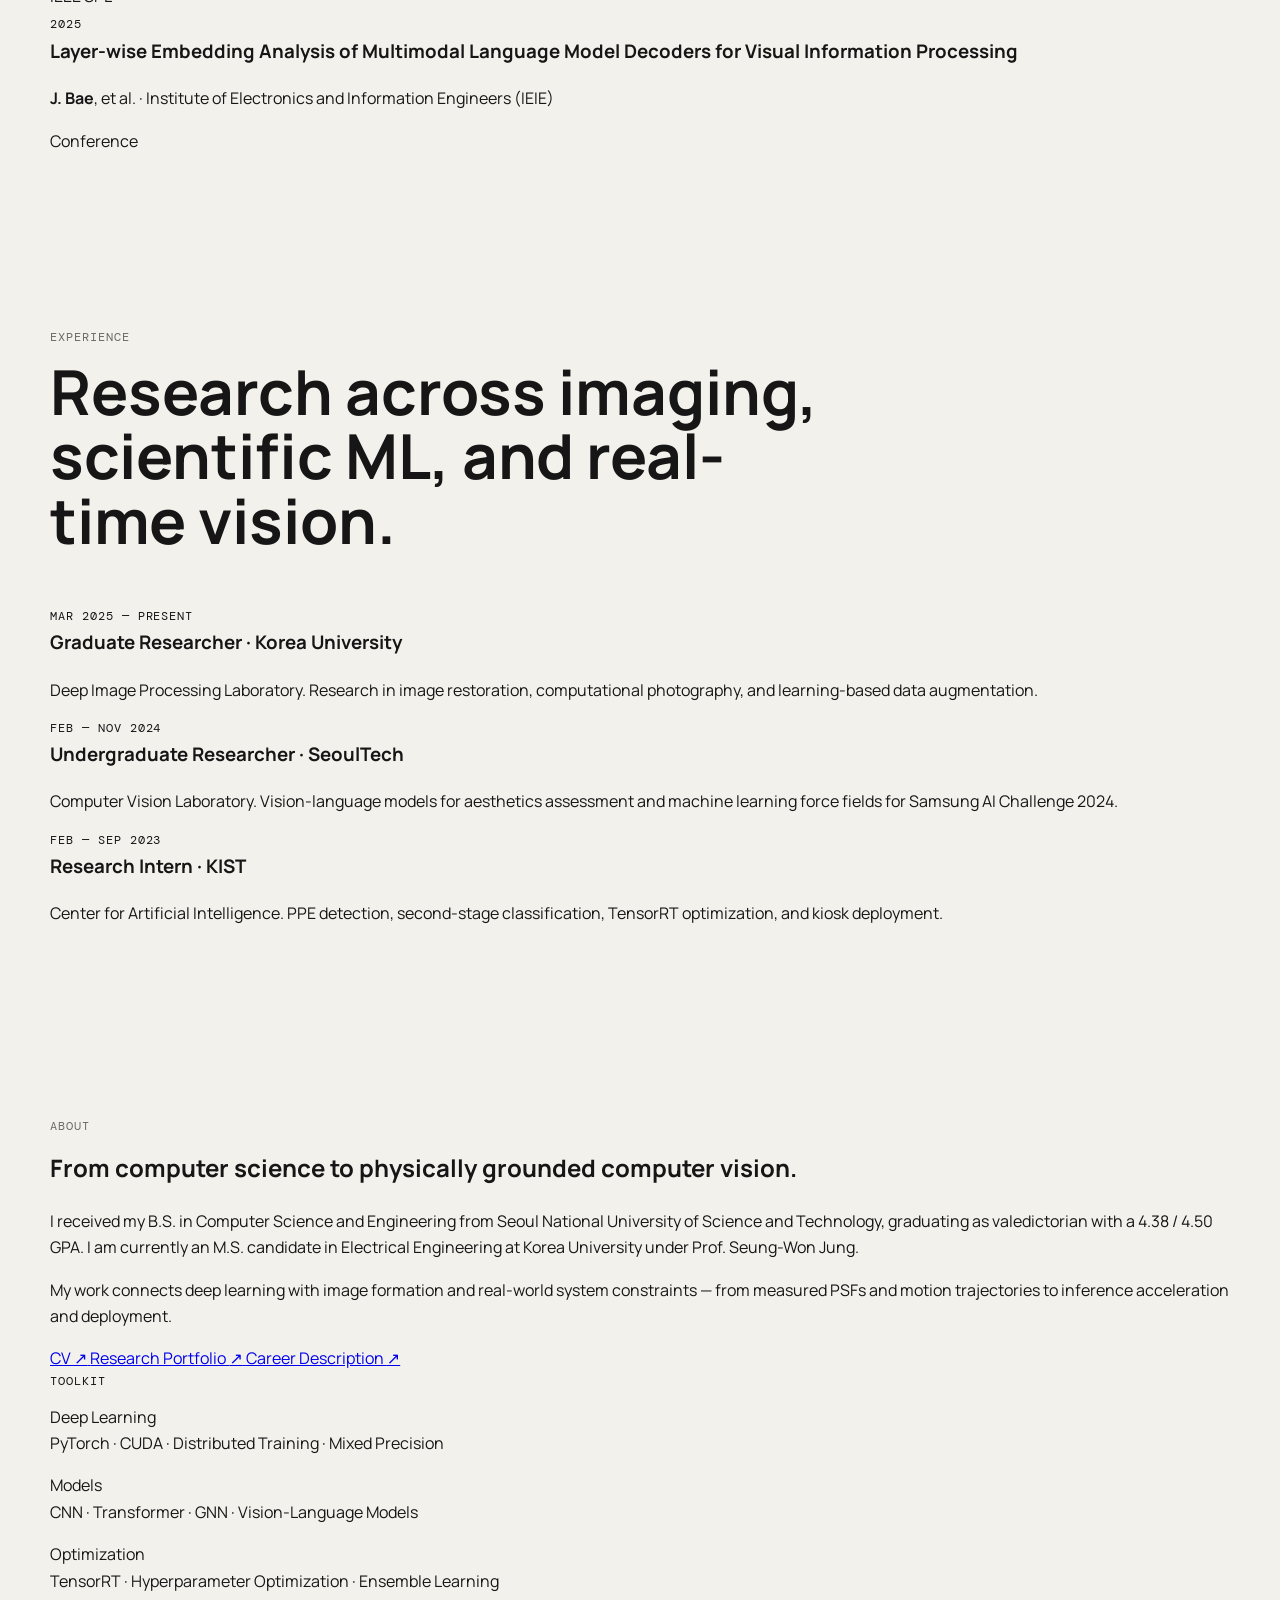
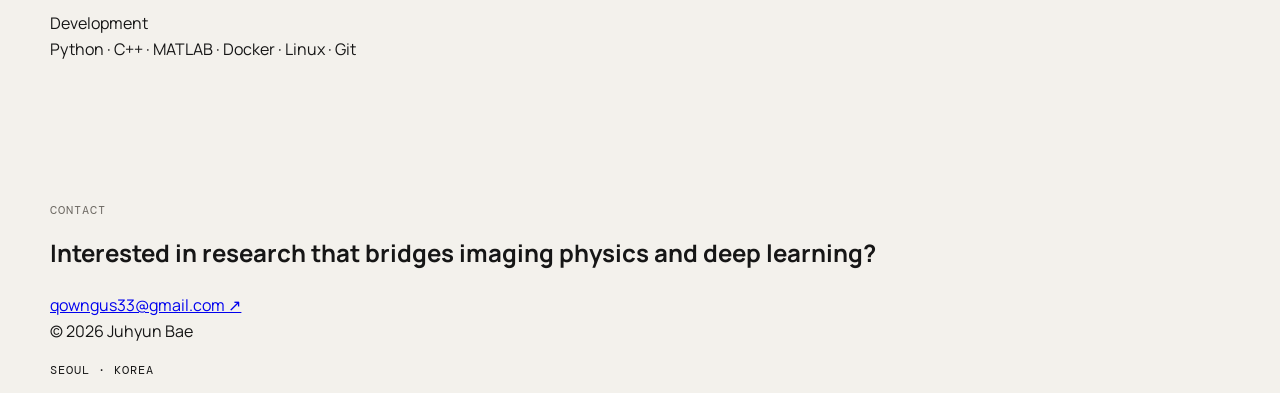
==== commit a71c3ee7: "Build research portfolio" ====
--- a/index.html
+++ b/index.html
@@ -3,171 +3,1026 @@
 <head>
   <meta charset="utf-8" />
   <meta name="viewport" content="width=device-width,initial-scale=1" />
-  <meta name="description" content="Juhyun Bae — Computer vision researcher working on image restoration, computational photography, and learning-based data augmentation." />
+  <meta
+    name="description"
+    content="Juhyun Bae — Computer vision researcher working on image restoration, computational photography, and learning-based data augmentation."
+  />
   <meta name="theme-color" content="#8a1538" />
+
   <title>Juhyun Bae — Research Portfolio</title>
+
   <link rel="preconnect" href="https://fonts.googleapis.com">
   <link rel="preconnect" href="https://fonts.gstatic.com" crossorigin>
-  <link href="https://fonts.googleapis.com/css2?family=DM+Mono:wght@300;400;500&family=Manrope:wght@400;500;600;700;800&display=swap" rel="stylesheet">
+
+  <link
+    href="https://fonts.googleapis.com/css2?family=DM+Mono:wght@300;400;500&family=Manrope:wght@400;500;600;700;800&display=swap"
+    rel="stylesheet"
+  >
+
   <link rel="stylesheet" href="assets/css/style.css" />
 </head>
+
 <body>
+
   <div class="noise" aria-hidden="true"></div>
+
   <header class="site-header">
-    <a class="brand" href="#top" aria-label="Home">JB<span>.</span></a>
+
+    <a class="brand" href="#top" aria-label="Home">
+      JB<span>.</span>
+    </a>
+
     <nav class="nav" aria-label="Primary navigation">
-      <a href="#work">Work</a><a href="#publications">Publications</a><a href="#experience">Experience</a><a href="#about">About</a>
+      <a href="#work">Work</a>
+      <a href="#publications">Publications</a>
+      <a href="#experience">Experience</a>
+      <a href="#about">About</a>
     </nav>
+
     <div class="header-actions">
-      <button id="themeToggle" class="icon-button" type="button" aria-label="Toggle color theme">◐</button>
-      <a class="button button-small" href="assets/docs/Juhyun_Bae_CV.pdf" target="_blank" rel="noopener">CV ↗</a>
+
+      <button
+        id="themeToggle"
+        class="icon-button"
+        type="button"
+        aria-label="Toggle color theme"
+      >
+        ◐
+      </button>
+
+      <a
+        class="button button-small"
+        href="assets/docs/Juhyun_Bae_CV.pdf"
+        target="_blank"
+        rel="noopener"
+      >
+        CV ↗
+      </a>
+
     </div>
+
   </header>
 
   <main id="top">
+
+    <!-- HERO -->
     <section class="hero shell">
+
       <div class="hero-copy reveal">
-        <p class="eyebrow"><span class="status-dot"></span> M.S. Candidate · Korea University</p>
-        <h1>Building vision models that understand <em>how images are formed.</em></h1>
-        <p class="hero-lede">I am <strong>Juhyun Bae</strong>, a computer vision researcher focused on image restoration, computational photography, and learning-based data augmentation.</p>
+
+        <p class="eyebrow">
+          <span class="status-dot"></span>
+          M.S. Candidate · Korea University
+        </p>
+
+        <h1 class="hero-name">
+          Juhyun Bae
+        </h1>
+
+        <p class="hero-role">
+          Computer Vision Researcher
+        </p>
+
+        <p class="hero-lede">
+          Researching
+          <strong>image restoration</strong>,
+          <strong>computational photography</strong>,
+          and
+          <strong>learning-based data augmentation</strong>,
+          with a focus on physically grounded image formation
+          and robust vision models.
+        </p>
+
+        <div class="hero-bio">
+
+          <div class="bio-item">
+
+            <span class="bio-year mono">
+              2025 — Present
+            </span>
+
+            <div class="bio-content">
+
+              <strong>
+                Korea University
+              </strong>
+
+              <p>
+                M.S. Candidate in Electrical Engineering
+              </p>
+
+              <p>
+                Deep Image Processing Laboratory
+              </p>
+
+              <p class="bio-note">
+                Advisor: Prof. Seung-Won Jung
+              </p>
+
+            </div>
+
+          </div>
+
+          <div class="bio-item">
+
+            <span class="bio-year mono">
+              2020 — 2025
+            </span>
+
+            <div class="bio-content">
+
+              <strong>
+                Seoul National University of Science and Technology
+              </strong>
+
+              <p>
+                B.S. in Computer Science and Engineering
+              </p>
+
+              <p class="bio-note">
+                Valedictorian · GPA 4.38 / 4.50
+              </p>
+
+            </div>
+
+          </div>
+
+        </div>
+
         <div class="hero-actions">
-          <a class="button" href="#work">Explore research ↓</a>
-          <a class="text-link" href="mailto:qowngus33@gmail.com">qowngus33@gmail.com ↗</a>
+
+          <a class="button" href="#work">
+            Explore research ↓
+          </a>
+
+          <a
+            class="text-link"
+            href="mailto:qowngus33@gmail.com"
+          >
+            qowngus33@gmail.com ↗
+          </a>
+
         </div>
-      </div>
+
+      </div>
+
       <aside class="hero-card reveal delay-1">
-        <div class="portrait-wrap"><img src="assets/images/profile.png" alt="Portrait of Juhyun Bae" /></div>
+
+        <div class="portrait-wrap">
+
+          <img
+            src="assets/images/profile.png"
+            alt="Portrait of Juhyun Bae"
+          />
+
+        </div>
+
         <div class="hero-card-body">
-          <p class="mono">CURRENTLY</p>
-          <p>Deep Image Processing Laboratory<br>Korea University</p>
+
+          <p class="mono">
+            CURRENTLY
+          </p>
+
+          <p>
+            Deep Image Processing Laboratory
+            <br>
+            Korea University
+          </p>
+
           <div class="mini-rule"></div>
-          <p class="mono">RESEARCH INTERESTS</p>
-          <div class="chips"><span>Image Restoration</span><span>Computational Photography</span><span>Data Augmentation</span></div>
+
+          <p class="mono">
+            RESEARCH INTERESTS
+          </p>
+
+          <div class="chips">
+
+            <span>Image Restoration</span>
+
+            <span>
+              Computational Photography
+            </span>
+
+            <span>
+              Data Augmentation
+            </span>
+
+          </div>
+
         </div>
+
       </aside>
+
     </section>
 
-    <!-- <section class="metric-strip shell reveal" aria-label="Selected achievements">
-      <div><strong>+2.45 dB</strong><span>GoPro 10% over baseline</span></div>
-      <div><strong>36.41 dB</strong><span>Real-world OLED PSNR</span></div>
-      <div><strong>2nd</strong><span>Samsung AI Challenge 2024</span></div>
-      <div><strong>3.7×</strong><span>Faster TensorRT pipeline</span></div>
-    </section> -->
-
-    <section class="metric-strip shell reveal" aria-label="Selected milestones">
-    <div>
-      <strong>ICLR 2027</strong>
-      <span>Ongoing Research</span>
-    </div>
-    <div>
-      <strong>JSID 2026</strong>
-      <span>Co-first Author</span>
-    </div>
-    <div>
-      <strong>IEEE SPL 2025</strong>
-      <span>Co-author</span>
-    </div>
-    <div>
-      <strong>Samsung AI Challenge</strong>
-      <span>2nd Place · 2024</span>
-    </div>
-  </section>
-
+
+    <!-- SELECTED MILESTONES -->
+    <section
+      class="metric-strip shell reveal"
+      aria-label="Selected milestones"
+    >
+
+      <div>
+        <strong>ICLR 2027</strong>
+        <span>Ongoing Research</span>
+      </div>
+
+      <div>
+        <strong>JSID 2026</strong>
+        <span>Co-first Author</span>
+      </div>
+
+      <div>
+        <strong>IEEE SPL 2025</strong>
+        <span>Co-author</span>
+      </div>
+
+      <div>
+        <strong>Samsung AI Challenge</strong>
+        <span>2nd Place · 2024</span>
+      </div>
+
+    </section>
+
+
+    <!-- SELECTED WORK -->
     <section id="work" class="section shell">
-      <div class="section-heading reveal"><p class="eyebrow">Selected work</p><h2>Research shaped by physical priors, learning, and deployment.</h2></div>
-
+
+      <div class="section-heading reveal">
+
+        <p class="eyebrow">
+          Selected work
+        </p>
+
+        <h2>
+          Research shaped by physical priors,
+          learning, and deployment.
+        </h2>
+
+      </div>
+
+
+      <!-- PROJECT 01 -->
       <article class="project project-featured reveal">
+
         <div class="project-copy">
-          <div class="project-index mono">01 / CURRENT RESEARCH</div>
-          <h3>Trajectory-aware Differentiable Blur Augmentation</h3>
-          <p class="project-subtitle">Image Deblurring · Target: ICLR 2027</p>
-          <p>Conventional blur augmentation mainly changes motion magnitude or orientation. This work models richer camera and object motion trajectories and learns differentiable perturbations jointly with the deblurring objective.</p>
-          <ul class="clean-list"><li>Global camera + spatially varying local object motion</li><li>Differentiable warping and temporal blur synthesis</li><li>Learnable augmentation optimized for deblurring generalization</li></ul>
-          <div class="result-grid"><div><b>31.37</b><span>GoPro 10% PSNR</span></div><div><b>28.98</b><span>HIDE, 10% setting</span></div><div><b>+2.45</b><span>dB vs. baseline</span></div></div>
-          <div class="tags"><span>PyTorch</span><span>CUDA</span><span>DDP</span><span>Mixed Precision</span><span>LMDB</span></div>
+
+          <div class="project-index mono">
+            01 / CURRENT RESEARCH
+          </div>
+
+          <h3>
+            Trajectory-aware Differentiable Blur Augmentation
+          </h3>
+
+          <p class="project-subtitle">
+            Image Deblurring · Target: ICLR 2027
+          </p>
+
+          <p>
+            Conventional blur augmentation mainly changes
+            motion magnitude or orientation.
+            This work models richer camera and object motion
+            trajectories and learns differentiable perturbations
+            jointly with the deblurring objective.
+          </p>
+
+          <ul class="clean-list">
+
+            <li>
+              Global camera + spatially varying local object motion
+            </li>
+
+            <li>
+              Differentiable warping and temporal blur synthesis
+            </li>
+
+            <li>
+              Learnable augmentation optimized for deblurring generalization
+            </li>
+
+          </ul>
+
+          <div class="result-grid">
+
+            <div>
+              <b>31.37</b>
+              <span>GoPro 10% PSNR</span>
+            </div>
+
+            <div>
+              <b>28.98</b>
+              <span>HIDE, 10% setting</span>
+            </div>
+
+            <div>
+              <b>+2.45</b>
+              <span>dB vs. baseline</span>
+            </div>
+
+          </div>
+
+          <div class="tags">
+            <span>PyTorch</span>
+            <span>CUDA</span>
+            <span>DDP</span>
+            <span>Mixed Precision</span>
+            <span>LMDB</span>
+          </div>
+
         </div>
+
         <div class="project-media media-stack">
-          <figure><img src="assets/images/trajectory-diversity.jpg" alt="Trajectory-space coverage and blur augmentation comparison" loading="lazy"><figcaption>Trajectory-space coverage & augmentation examples</figcaption></figure>
-          <figure><img src="assets/images/trajectory-reblur.png" alt="Trajectory-aware reblur network architecture" loading="lazy"><figcaption>Global-local trajectory-aware reblur model</figcaption></figure>
+
+          <figure>
+
+            <img
+              src="assets/images/trajectory-diversity.jpg"
+              alt="Trajectory-space coverage and blur augmentation comparison"
+              loading="lazy"
+            >
+
+            <figcaption>
+              Trajectory-space coverage & augmentation examples
+            </figcaption>
+
+          </figure>
+
+          <figure>
+
+            <img
+              src="assets/images/trajectory-reblur.png"
+              alt="Trajectory-aware reblur network architecture"
+              loading="lazy"
+            >
+
+            <figcaption>
+              Global-local trajectory-aware reblur model
+            </figcaption>
+
+          </figure>
+
         </div>
+
       </article>
 
+
       <div class="project-grid">
+
+
+        <!-- PROJECT 02 -->
         <article class="project-card reveal">
-          <div class="project-card-top"><span class="mono">02 / PUBLISHED</span><span class="pill">JSID 2026 · Co-first</span></div>
-          <h3>DnSAD</h3><p class="project-subtitle">Defocus and Spatially Adaptive Deblurring for Display Mura Compensation</p>
-          <div class="card-image"><img src="assets/images/dnsad-framework.jpg" alt="DnSAD PSF-aware deblurring framework" loading="lazy"></div>
-          <p>PSF-aware spatially varying deblurring for an LG Display industry-academia project, combining measured optical priors with deep Wiener deconvolution, spatial attention, and multi-scale refinement.</p>
-          <div class="result-inline"><span><b>36.41 dB</b> real OLED</span><span><b>0.6474</b> MAE-MURA</span></div>
-          <div class="tags"><span>PSF Modeling</span><span>Wiener Deconvolution</span><span>Image Restoration</span></div>
+
+          <div class="project-card-top">
+
+            <span class="mono">
+              02 / PUBLISHED
+            </span>
+
+            <span class="pill">
+              JSID 2026 · Co-first
+            </span>
+
+          </div>
+
+          <h3>
+            DnSAD
+          </h3>
+
+          <p class="project-subtitle">
+            Defocus and Spatially Adaptive Deblurring
+            for Display Mura Compensation
+          </p>
+
+          <div class="card-image">
+
+            <img
+              src="assets/images/dnsad-framework.jpg"
+              alt="DnSAD PSF-aware deblurring framework"
+              loading="lazy"
+            >
+
+          </div>
+
+          <p>
+            PSF-aware spatially varying deblurring
+            for an LG Display industry-academia project,
+            combining measured optical priors with
+            deep Wiener deconvolution,
+            spatial attention,
+            and multi-scale refinement.
+          </p>
+
+          <div class="result-inline">
+
+            <span>
+              <b>36.41 dB</b>
+              real OLED
+            </span>
+
+            <span>
+              <b>0.6474</b>
+              MAE-MURA
+            </span>
+
+          </div>
+
+          <div class="tags">
+
+            <span>PSF Modeling</span>
+            <span>Wiener Deconvolution</span>
+            <span>Image Restoration</span>
+
+          </div>
+
         </article>
 
+
+        <!-- PROJECT 03 -->
         <article class="project-card reveal delay-1">
-          <div class="project-card-top"><span class="mono">03 / CHALLENGE</span><span class="pill">Samsung AI Challenge 2024</span></div>
-          <h3>Machine Learning Force Fields</h3><p class="project-subtitle">Molecular Energy / Force Prediction + OOD Uncertainty</p>
-          <div class="card-image"><img src="assets/images/mlff-framework.jpg" alt="Machine learning force field framework" loading="lazy"></div>
-          <p>Optimized MACE-based graph neural networks through architecture search, hyperparameter tuning, and ensembles, with Gaussian Process Regression for OOD uncertainty estimation.</p>
-          <div class="result-inline"><span><b>5.56 → 2.66</b> EF score</span><span><b>0.9994</b> OOD AUROC</span></div>
-          <div class="tags"><span>GNN</span><span>MACE</span><span>GPR</span><span>Ensemble</span></div>
+
+          <div class="project-card-top">
+
+            <span class="mono">
+              03 / CHALLENGE
+            </span>
+
+            <span class="pill">
+              Samsung AI Challenge 2024
+            </span>
+
+          </div>
+
+          <h3>
+            Machine Learning Force Fields
+          </h3>
+
+          <p class="project-subtitle">
+            Molecular Energy / Force Prediction
+            + OOD Uncertainty
+          </p>
+
+          <div class="card-image">
+
+            <img
+              src="assets/images/mlff-framework.jpg"
+              alt="Machine learning force field framework"
+              loading="lazy"
+            >
+
+          </div>
+
+          <p>
+            Optimized MACE-based graph neural networks
+            through architecture search,
+            hyperparameter tuning,
+            and ensembles,
+            with Gaussian Process Regression
+            for OOD uncertainty estimation.
+          </p>
+
+          <div class="result-inline">
+
+            <span>
+              <b>5.56 → 2.66</b>
+              EF score
+            </span>
+
+            <span>
+              <b>0.9994</b>
+              OOD AUROC
+            </span>
+
+          </div>
+
+          <div class="tags">
+
+            <span>GNN</span>
+            <span>MACE</span>
+            <span>GPR</span>
+            <span>Ensemble</span>
+
+          </div>
+
         </article>
 
+
+        <!-- PROJECT 04 -->
         <article class="project-card reveal">
-          <div class="project-card-top"><span class="mono">04 / DEPLOYMENT</span><span class="pill">KIST 2023</span></div>
-          <h3>Vision-based Safety Equipment Inspection</h3><p class="project-subtitle">Real-time PPE Inspection & Access Control</p>
-          <div class="card-image"><img src="assets/images/ppe-framework.jpg" alt="Multi-stage PPE inspection pipeline" loading="lazy"></div>
-          <p>Built a 17K-image dataset and a multi-stage YOLOv7 + classifier pipeline, then optimized the full system with TensorRT for deployment in a laboratory access-control kiosk.</p>
-          <div class="result-inline"><span><b>92.2 → 98.0</b> mAP</span><span><b>71 → 19 ms</b> latency</span></div>
-          <div class="tags"><span>YOLOv7</span><span>EfficientNet</span><span>TensorRT</span><span>Deployment</span></div>
+
+          <div class="project-card-top">
+
+            <span class="mono">
+              04 / DEPLOYMENT
+            </span>
+
+            <span class="pill">
+              KIST 2023
+            </span>
+
+          </div>
+
+          <h3>
+            Vision-based Safety Equipment Inspection
+          </h3>
+
+          <p class="project-subtitle">
+            Real-time PPE Inspection & Access Control
+          </p>
+
+          <div class="card-image">
+
+            <img
+              src="assets/images/ppe-framework.jpg"
+              alt="Multi-stage PPE inspection pipeline"
+              loading="lazy"
+            >
+
+          </div>
+
+          <p>
+            Built a 17K-image dataset and a multi-stage
+            YOLOv7 + classifier pipeline,
+            then optimized the full system with TensorRT
+            for deployment in a laboratory
+            access-control kiosk.
+          </p>
+
+          <div class="result-inline">
+
+            <span>
+              <b>92.2 → 98.0</b>
+              mAP
+            </span>
+
+            <span>
+              <b>71 → 19 ms</b>
+              latency
+            </span>
+
+          </div>
+
+          <div class="tags">
+
+            <span>YOLOv7</span>
+            <span>EfficientNet</span>
+            <span>TensorRT</span>
+            <span>Deployment</span>
+
+          </div>
+
         </article>
 
-        <article class="project-card project-card-minimal reveal delay-1">
-          <div class="project-card-top"><span class="mono">05 / VLM</span><span class="pill">SeoulTech 2024</span></div>
-          <h3>Image Aesthetics Assessment</h3><p class="project-subtitle">Vision-Language Models</p>
-          <p>Research on image aesthetics assessment and captioning using vision-language models, including layer-wise embedding analysis of multimodal language model decoders for visual information processing.</p>
-          <div class="big-type">VLM</div>
-          <div class="tags"><span>Vision-Language Models</span><span>Representation Analysis</span></div>
+
+        <!-- PROJECT 05 -->
+        <article
+          class="project-card project-card-minimal reveal delay-1"
+        >
+
+          <div class="project-card-top">
+
+            <span class="mono">
+              05 / VLM
+            </span>
+
+            <span class="pill">
+              SeoulTech 2024
+            </span>
+
+          </div>
+
+          <h3>
+            Image Aesthetics Assessment
+          </h3>
+
+          <p class="project-subtitle">
+            Vision-Language Models
+          </p>
+
+          <p>
+            Research on image aesthetics assessment
+            and captioning using vision-language models,
+            including layer-wise embedding analysis
+            of multimodal language model decoders
+            for visual information processing.
+          </p>
+
+          <div class="big-type">
+            VLM
+          </div>
+
+          <div class="tags">
+
+            <span>
+              Vision-Language Models
+            </span>
+
+            <span>
+              Representation Analysis
+            </span>
+
+          </div>
+
         </article>
-      </div>
+
+      </div>
+
     </section>
 
-    <section id="publications" class="section shell publications">
-      <div class="section-heading reveal"><p class="eyebrow">Publications</p><h2>Selected papers.</h2></div>
+
+    <!-- PUBLICATIONS -->
+    <section
+      id="publications"
+      class="section shell publications"
+    >
+
+      <div class="section-heading reveal">
+
+        <p class="eyebrow">
+          Publications
+        </p>
+
+        <h2>
+          Selected papers.
+        </h2>
+
+      </div>
+
       <div class="publication-list reveal">
-        <article><span class="pub-year mono">2026</span><div><h3>DnSAD: Defocus and Spatially Adaptive Deblurring for Mura Compensation in Display Panels</h3><p>G. Park†, <strong>J. Bae†</strong>, J. Kim, C. Hong, S.-W. Jung · <i>Journal of the Society for Information Display</i>, 34(3):99–108 · †Co-first authors</p></div><span class="pub-badge">Journal</span></article>
-        <article><span class="pub-year mono">2025</span><div><h3>Intrinsic Decomposition-Based Curriculum Learning for Low-Light Image Enhancement</h3><p>J. Kim, G. Park, <strong>J. Bae</strong>, S.-W. Jung · <i>IEEE Signal Processing Letters</i>, 32:4019–4023</p></div><span class="pub-badge">IEEE SPL</span></article>
-        <article><span class="pub-year mono">2025</span><div><h3>Layer-wise Embedding Analysis of Multimodal Language Model Decoders for Visual Information Processing</h3><p><strong>J. Bae</strong>, et al. · Institute of Electronics and Information Engineers (IEIE)</p></div><span class="pub-badge">Conference</span></article>
-      </div>
+
+
+        <article>
+
+          <span class="pub-year mono">
+            2026
+          </span>
+
+          <div>
+
+            <h3>
+              DnSAD: Defocus and Spatially Adaptive
+              Deblurring for Mura Compensation
+              in Display Panels
+            </h3>
+
+            <p>
+              G. Park†,
+              <strong>J. Bae†</strong>,
+              J. Kim,
+              C. Hong,
+              S.-W. Jung
+              ·
+              <i>
+                Journal of the Society for Information Display
+              </i>,
+              34(3):99–108
+              · †Co-first authors
+            </p>
+
+          </div>
+
+          <span class="pub-badge">
+            Journal
+          </span>
+
+        </article>
+
+
+        <article>
+
+          <span class="pub-year mono">
+            2025
+          </span>
+
+          <div>
+
+            <h3>
+              Intrinsic Decomposition-Based Curriculum Learning
+              for Low-Light Image Enhancement
+            </h3>
+
+            <p>
+              J. Kim,
+              G. Park,
+              <strong>J. Bae</strong>,
+              S.-W. Jung
+              ·
+              <i>
+                IEEE Signal Processing Letters
+              </i>,
+              32:4019–4023
+            </p>
+
+          </div>
+
+          <span class="pub-badge">
+            IEEE SPL
+          </span>
+
+        </article>
+
+
+        <article>
+
+          <span class="pub-year mono">
+            2025
+          </span>
+
+          <div>
+
+            <h3>
+              Layer-wise Embedding Analysis of
+              Multimodal Language Model Decoders
+              for Visual Information Processing
+            </h3>
+
+            <p>
+              <strong>J. Bae</strong>,
+              et al.
+              ·
+              Institute of Electronics
+              and Information Engineers (IEIE)
+            </p>
+
+          </div>
+
+          <span class="pub-badge">
+            Conference
+          </span>
+
+        </article>
+
+      </div>
+
     </section>
 
-    <section id="experience" class="section shell two-col-section">
-      <div class="section-heading sticky-heading reveal"><p class="eyebrow">Experience</p><h2>Research across imaging, scientific ML, and real-time vision.</h2></div>
+
+    <!-- EXPERIENCE -->
+    <section
+      id="experience"
+      class="section shell two-col-section"
+    >
+
+      <div class="section-heading sticky-heading reveal">
+
+        <p class="eyebrow">
+          Experience
+        </p>
+
+        <h2>
+          Research across imaging,
+          scientific ML,
+          and real-time vision.
+        </h2>
+
+      </div>
+
+
       <div class="timeline reveal">
-        <article><span class="timeline-dot"></span><div class="timeline-meta mono">MAR 2025 — PRESENT</div><h3>Graduate Researcher · Korea University</h3><p>Deep Image Processing Laboratory. Research in image restoration, computational photography, and learning-based data augmentation.</p></article>
-        <article><span class="timeline-dot"></span><div class="timeline-meta mono">FEB — NOV 2024</div><h3>Undergraduate Researcher · SeoulTech</h3><p>Computer Vision Laboratory. Vision-language models for aesthetics assessment and machine learning force fields for Samsung AI Challenge 2024.</p></article>
-        <article><span class="timeline-dot"></span><div class="timeline-meta mono">FEB — SEP 2023</div><h3>Research Intern · KIST</h3><p>Center for Artificial Intelligence. PPE detection, second-stage classification, TensorRT optimization, and kiosk deployment.</p></article>
-      </div>
+
+
+        <article>
+
+          <span class="timeline-dot"></span>
+
+          <div class="timeline-meta mono">
+            MAR 2025 — PRESENT
+          </div>
+
+          <h3>
+            Graduate Researcher · Korea University
+          </h3>
+
+          <p>
+            Deep Image Processing Laboratory.
+            Research in image restoration,
+            computational photography,
+            and learning-based data augmentation.
+          </p>
+
+        </article>
+
+
+        <article>
+
+          <span class="timeline-dot"></span>
+
+          <div class="timeline-meta mono">
+            FEB — NOV 2024
+          </div>
+
+          <h3>
+            Undergraduate Researcher · SeoulTech
+          </h3>
+
+          <p>
+            Computer Vision Laboratory.
+            Vision-language models for aesthetics assessment
+            and machine learning force fields
+            for Samsung AI Challenge 2024.
+          </p>
+
+        </article>
+
+
+        <article>
+
+          <span class="timeline-dot"></span>
+
+          <div class="timeline-meta mono">
+            FEB — SEP 2023
+          </div>
+
+          <h3>
+            Research Intern · KIST
+          </h3>
+
+          <p>
+            Center for Artificial Intelligence.
+            PPE detection,
+            second-stage classification,
+            TensorRT optimization,
+            and kiosk deployment.
+          </p>
+
+        </article>
+
+      </div>
+
     </section>
 
-    <section id="about" class="section shell about-grid">
-      <div class="about-copy reveal"><p class="eyebrow">About</p><h2>From computer science to physically grounded computer vision.</h2><p>I received my B.S. in Computer Science and Engineering from Seoul National University of Science and Technology, graduating as valedictorian with a 4.38/4.50 GPA. I am currently an M.S. candidate in Electrical Engineering at Korea University under Prof. Seung-Won Jung.</p><p>My work connects deep learning with image formation and real-world system constraints — from measured PSFs and motion trajectories to inference acceleration and deployment.</p>
-        <div class="document-links"><a href="assets/docs/Juhyun_Bae_CV.pdf" target="_blank">CV <span>↗</span></a><a href="assets/docs/Juhyun_Bae_Research_Portfolio.pdf" target="_blank">Research Portfolio <span>↗</span></a><a href="assets/docs/Juhyun_Bae_Career_Description.pdf" target="_blank">Career Description <span>↗</span></a></div>
-      </div>
+
+    <!-- ABOUT -->
+    <section
+      id="about"
+      class="section shell about-grid"
+    >
+
+      <div class="about-copy reveal">
+
+        <p class="eyebrow">
+          About
+        </p>
+
+        <h2>
+          From computer science
+          to physically grounded computer vision.
+        </h2>
+
+        <p>
+          I received my B.S. in Computer Science
+          and Engineering from
+          Seoul National University of Science and Technology,
+          graduating as valedictorian
+          with a 4.38 / 4.50 GPA.
+          I am currently an M.S. candidate
+          in Electrical Engineering at Korea University
+          under Prof. Seung-Won Jung.
+        </p>
+
+        <p>
+          My work connects deep learning
+          with image formation
+          and real-world system constraints —
+          from measured PSFs and motion trajectories
+          to inference acceleration and deployment.
+        </p>
+
+
+        <div class="document-links">
+
+          <a
+            href="assets/docs/Juhyun_Bae_CV.pdf"
+            target="_blank"
+          >
+            CV
+            <span>↗</span>
+          </a>
+
+          <a
+            href="assets/docs/Juhyun_Bae_Research_Portfolio.pdf"
+            target="_blank"
+          >
+            Research Portfolio
+            <span>↗</span>
+          </a>
+
+          <a
+            href="assets/docs/Juhyun_Bae_Career_Description.pdf"
+            target="_blank"
+          >
+            Career Description
+            <span>↗</span>
+          </a>
+
+        </div>
+
+      </div>
+
+
       <div class="skills-panel reveal delay-1">
-        <p class="mono">TOOLKIT</p>
-        <div class="skill-row"><span>Deep Learning</span><p>PyTorch · CUDA · Distributed Training · Mixed Precision</p></div>
-        <div class="skill-row"><span>Models</span><p>CNN · Transformer · GNN · Vision-Language Models</p></div>
-        <div class="skill-row"><span>Optimization</span><p>TensorRT · Hyperparameter Optimization · Ensemble Learning</p></div>
-        <div class="skill-row"><span>Development</span><p>Python · C++ · MATLAB · Docker · Linux · Git</p></div>
-      </div>
+
+        <p class="mono">
+          TOOLKIT
+        </p>
+
+
+        <div class="skill-row">
+
+          <span>
+            Deep Learning
+          </span>
+
+          <p>
+            PyTorch · CUDA · Distributed Training · Mixed Precision
+          </p>
+
+        </div>
+
+
+        <div class="skill-row">
+
+          <span>
+            Models
+          </span>
+
+          <p>
+            CNN · Transformer · GNN · Vision-Language Models
+          </p>
+
+        </div>
+
+
+        <div class="skill-row">
+
+          <span>
+            Optimization
+          </span>
+
+          <p>
+            TensorRT · Hyperparameter Optimization · Ensemble Learning
+          </p>
+
+        </div>
+
+
+        <div class="skill-row">
+
+          <span>
+            Development
+          </span>
+
+          <p>
+            Python · C++ · MATLAB · Docker · Linux · Git
+          </p>
+
+        </div>
+
+      </div>
+
     </section>
 
+
+    <!-- CONTACT -->
     <section class="contact shell reveal">
-      <p class="eyebrow">Contact</p><h2>Interested in research that bridges imaging physics and deep learning?</h2>
-      <a class="contact-email" href="mailto:qowngus33@gmail.com">qowngus33@gmail.com <span>↗</span></a>
+
+      <p class="eyebrow">
+        Contact
+      </p>
+
+      <h2>
+        Interested in research that bridges
+        imaging physics and deep learning?
+      </h2>
+
+      <a
+        class="contact-email"
+        href="mailto:qowngus33@gmail.com"
+      >
+        qowngus33@gmail.com
+        <span>↗</span>
+      </a>
+
     </section>
+
   </main>
 
-  <footer class="shell"><p>© <span id="year"></span> Juhyun Bae</p><p class="mono">SEOUL · KOREA</p></footer>
+
+  <footer class="shell">
+
+    <p>
+      © <span id="year"></span>
+      Juhyun Bae
+    </p>
+
+    <p class="mono">
+      SEOUL · KOREA
+    </p>
+
+  </footer>
+
+
   <script src="assets/js/main.js"></script>
+
 </body>
-</html>
+</html>
--- a/assets/css/style.css
+++ b/assets/css/style.css
@@ -1,3 +1,379 @@
-:root{--bg:#f3f1ec;--surface:#fbfaf7;--text:#161616;--muted:#6e6a64;--line:#d7d3cb;--accent:#8a1538;--accent2:#b84b68;--shadow:0 18px 60px rgba(31,26,24,.08);--radius:24px;--max:1180px}
-[data-theme="dark"]{--bg:#121110;--surface:#1b1917;--text:#f5f1ea;--muted:#aaa39a;--line:#34302c;--accent:#e56f91;--accent2:#ff9ab8;--shadow:0 22px 70px rgba(0,0,0,.24)}
-*{box-sizing:border-box}html{scroll-behavior:smooth}body{margin:0;background:var(--bg);color:var(--text);font-family:Manrope,system-ui,-apple-system,sans-serif;line-height:1.65;transition:background .25s,color .25s}.noise{position:fixed;inset:0;pointer-events:none;opacity:.022;z-index:20;background-image:url("data:image/svg+xml,%3Csvg viewBox='0 0 180 180' xmlns='http://www.w3.org/2000/svg'%3E%3Cfilter id='n'%3E%3CfeTurbulence type='fractalNoise' baseFrequency='.9' numOctaves='4' stitchTiles='stitch'/%3E%3C/filter%3E%3Crect width='100%25' height='100%25' filter='url(%23n)' opacity='1'/%3E%3C/svg%3E")}.shell{width:min(calc(100% - 48px),var(--max));margin-inline:auto}.site-header{height:76px;position:sticky;top:0;z-index:10;display:flex;align-items:center;justify-content:space-between;padding:0 max(24px,calc((100vw - var(--max))/2));background:color-mix(in srgb,var(--bg) 82%,transparent);backdrop-filter:blur(16px);border-bottom:1px solid color-mix(in srgb,var(--line) 60%,transparent)}.brand{font-size:26px;font-weight:800;letter-spacing:-.06em;color:var(--text);text-decoration:none}.brand span{color:var(--accent)}.nav{display:flex;gap:28px}.nav a,.text-link{color:var(--muted);text-decoration:none;font-size:14px;font-weight:600}.nav a:hover,.text-link:hover{color:var(--text)}.header-actions{display:flex;align-items:center;gap:10px}.icon-button{width:38px;height:38px;border:1px solid var(--line);border-radius:50%;background:var(--surface);color:var(--text);cursor:pointer}.button{display:inline-flex;align-items:center;justify-content:center;padding:12px 17px;border-radius:999px;background:var(--text);color:var(--bg);text-decoration:none;font-size:14px;font-weight:700}.button:hover{transform:translateY(-1px)}.button-small{padding:9px 14px}.hero{min-height:760px;padding:108px 0 72px;display:grid;grid-template-columns:1.55fr .72fr;gap:72px;align-items:center}.eyebrow,.mono{font-family:"DM Mono",monospace;font-size:12px;letter-spacing:.08em;text-transform:uppercase}.eyebrow{color:var(--muted);display:flex;align-items:center;gap:8px}.status-dot{width:8px;height:8px;border-radius:50%;background:#41a263;box-shadow:0 0 0 5px color-mix(in srgb,#41a263 12%,transparent)}h1,h2,h3,p{margin-top:0}h1{font-size:clamp(52px,7.2vw,96px);line-height:.98;letter-spacing:-.062em;max-width:880px;margin:22px 0 30px}h1 em{font-family:Georgia,serif;font-weight:400;color:var(--accent);letter-spacing:-.045em}.hero-lede{font-size:19px;color:var(--muted);max-width:720px}.hero-lede strong{color:var(--text)}.hero-actions{display:flex;align-items:center;gap:22px;margin-top:32px}.hero-card{background:var(--surface);border:1px solid var(--line);border-radius:32px;overflow:hidden;box-shadow:var(--shadow)}.portrait-wrap{background:linear-gradient(145deg,#e8e3da,#d8d4ce);height:330px;display:grid;place-items:center;overflow:hidden}.portrait-wrap img{height:94%;max-width:100%;object-fit:contain}.hero-card-body{padding:26px}.hero-card-body .mono{color:var(--muted);margin-bottom:7px}.mini-rule{height:1px;background:var(--line);margin:20px 0}.chips,.tags{display:flex;flex-wrap:wrap;gap:8px}.chips span,.tags span,.pill{border:1px solid var(--line);border-radius:999px;padding:6px 10px;font-size:11px;color:var(--muted);background:color-mix(in srgb,var(--surface) 85%,transparent)}.metric-strip{display:grid;grid-template-columns:repeat(4,1fr);background:var(--text);color:var(--bg);border-radius:var(--radius);padding:24px 28px;margin-bottom:132px}.metric-strip div{padding:5px 24px;border-right:1px solid color-mix(in srgb,var(--bg) 24%,transparent)}.metric-strip div:last-child{border-right:0}.metric-strip strong{display:block;font-size:29px;letter-spacing:-.04em}.metric-strip span{font-size:12px;opacity:.72}.section{padding:52px 0 122px;scroll-margin-top:90px}.section-heading{max-width:800px;margin-bottom:54px}.section-heading h2{font-size:clamp(38px,5vw,62px);line-height:1.04;letter-spacing:-.05em}.project{background:var(--surface);border:1px solid var(--line);border-radius:32px;padding:34px}.project-featured{display:grid;grid-template-columns:.9fr 1.35fr;gap:40px}.project-index{color:var(--accent);margin-bottom:16px}.project h3,.project-card h3{font-size:32px;line-height:1.1;letter-spacing:-.035em;margin-bottom:8px}.project-subtitle{color:var(--muted);font-size:14px}.project-copy>p:not(.project-subtitle){color:var(--muted)}.clean-list{padding-left:20px;color:var(--muted);font-size:14px}.clean-list li{margin:7px 0}.result-grid{display:grid;grid-template-columns:repeat(3,1fr);gap:8px;margin:25px 0}.result-grid div{background:var(--bg);border-radius:16px;padding:16px}.result-grid b{display:block;font-size:24px}.result-grid span{font-size:10px;color:var(--muted)}.media-stack{display:grid;gap:14px;align-content:start}.media-stack figure{margin:0;background:#fff;border-radius:20px;overflow:hidden;border:1px solid var(--line)}.media-stack img{display:block;width:100%;height:auto}.media-stack figcaption{padding:9px 12px;color:#777;font-size:10px;background:#fafafa}.project-grid{display:grid;grid-template-columns:1fr 1fr;gap:18px;margin-top:18px}.project-card{background:var(--surface);border:1px solid var(--line);border-radius:var(--radius);padding:28px;overflow:hidden}.project-card-top{display:flex;justify-content:space-between;align-items:center;gap:10px;margin-bottom:24px}.project-card-top .mono{color:var(--accent)}.card-image{height:250px;border-radius:16px;overflow:hidden;background:white;border:1px solid var(--line);margin:22px 0}.card-image img{width:100%;height:100%;object-fit:contain}.project-card>p:not(.project-subtitle){color:var(--muted);font-size:14px}.result-inline{display:flex;gap:18px;flex-wrap:wrap;padding:17px 0;border-top:1px solid var(--line);border-bottom:1px solid var(--line);margin:20px 0;font-size:12px}.result-inline b{font-size:16px}.project-card-minimal{position:relative;min-height:540px}.big-type{font-size:clamp(110px,13vw,180px);font-weight:800;letter-spacing:-.09em;line-height:.8;color:color-mix(in srgb,var(--accent) 20%,var(--surface));margin:70px -10px 50px}.publication-list{border-top:1px solid var(--line)}.publication-list article{display:grid;grid-template-columns:70px 1fr auto;gap:24px;padding:28px 0;border-bottom:1px solid var(--line);align-items:start}.pub-year{color:var(--accent)}.publication-list h3{font-size:19px;margin-bottom:9px}.publication-list p{font-size:13px;color:var(--muted);margin:0}.pub-badge{font-size:10px;border:1px solid var(--line);padding:6px 9px;border-radius:999px;color:var(--muted)}.two-col-section{display:grid;grid-template-columns:.78fr 1fr;gap:110px}.sticky-heading{position:sticky;top:120px;height:max-content}.timeline{border-left:1px solid var(--line);padding-left:34px}.timeline article{position:relative;padding:0 0 52px}.timeline-dot{position:absolute;left:-40px;top:6px;width:11px;height:11px;background:var(--accent);border-radius:50%;box-shadow:0 0 0 7px var(--bg)}.timeline-meta{color:var(--accent);margin-bottom:9px}.timeline h3{font-size:22px;margin-bottom:9px}.timeline p{color:var(--muted);font-size:14px}.about-grid{display:grid;grid-template-columns:1.05fr .95fr;gap:72px}.about-copy h2{font-size:46px;letter-spacing:-.045em;line-height:1.06}.about-copy>p:not(.eyebrow){color:var(--muted)}.document-links{margin-top:30px;border-top:1px solid var(--line)}.document-links a{display:flex;justify-content:space-between;color:var(--text);padding:16px 0;border-bottom:1px solid var(--line);text-decoration:none;font-weight:600}.document-links a:hover{color:var(--accent)}.skills-panel{background:var(--text);color:var(--bg);border-radius:var(--radius);padding:30px}.skills-panel>.mono{opacity:.6;margin-bottom:28px}.skill-row{padding:17px 0;border-top:1px solid color-mix(in srgb,var(--bg) 16%,transparent)}.skill-row span{font-weight:700}.skill-row p{margin:5px 0 0;opacity:.7;font-size:13px}.contact{padding:110px 0 130px;border-top:1px solid var(--line)}.contact h2{font-size:clamp(40px,6vw,74px);line-height:1.03;letter-spacing:-.055em;max-width:900px}.contact-email{display:inline-flex;gap:10px;color:var(--accent);font-size:20px;font-weight:700;text-decoration:none;margin-top:20px}footer{border-top:1px solid var(--line);padding:24px 0 36px;display:flex;justify-content:space-between;color:var(--muted);font-size:12px}footer p{margin:0}.reveal{opacity:0;transform:translateY(16px);transition:opacity .75s ease,transform .75s cubic-bezier(.2,.7,.2,1)}.reveal.visible{opacity:1;transform:none}.delay-1{transition-delay:.1s}@media(max-width:900px){.nav{display:none}.hero{grid-template-columns:1fr;min-height:auto;padding-top:72px}.hero-card{max-width:430px}.metric-strip{grid-template-columns:1fr 1fr}.metric-strip div:nth-child(2){border-right:0}.metric-strip div{border-bottom:1px solid color-mix(in srgb,var(--bg) 24%,transparent)}.project-featured,.two-col-section,.about-grid{grid-template-columns:1fr}.project-grid{grid-template-columns:1fr}.sticky-heading{position:static}.card-image{height:auto}.two-col-section{gap:36px}}@media(max-width:580px){.shell{width:min(calc(100% - 28px),var(--max))}.site-header{padding:0 14px;height:68px}.header-actions .icon-button{display:none}h1{font-size:50px}.hero{padding-top:52px;gap:38px}.hero-actions{align-items:flex-start;flex-direction:column}.portrait-wrap{height:280px}.metric-strip{grid-template-columns:1fr;padding:10px 20px;margin-bottom:90px}.metric-strip div{border-right:0!important;padding:16px 4px}.section{padding-bottom:84px}.project,.project-card{padding:20px}.project h3,.project-card h3{font-size:26px}.result-grid{grid-template-columns:1fr}.publication-list article{grid-template-columns:58px 1fr}.pub-badge{display:none}.about-copy h2{font-size:38px}.contact{padding-top:80px}.contact-email{font-size:16px}.project-card-top{align-items:flex-start;flex-direction:column}}
+:root{
+  --bg:#f3f1ec;
+  --surface:#fbfaf7;
+  --text:#161616;
+  --muted:#6e6a64;
+  --line:#d7d3cb;
+  --accent:#8a1538;
+  --accent2:#b84b68;
+  --shadow:0 18px 60px rgba(31,26,24,.08);
+  --radius:24px;
+  --max:1180px;
+}
+
+[data-theme="dark"]{
+  --bg:#121110;
+  --surface:#1b1917;
+  --text:#f5f1ea;
+  --muted:#aaa39a;
+  --line:#34302c;
+  --accent:#e56f91;
+  --accent2:#ff9ab8;
+  --shadow:0 22px 70px rgba(0,0,0,.24);
+}
+
+*{
+  box-sizing:border-box;
+}
+
+html{
+  scroll-behavior:smooth;
+}
+
+body{
+  margin:0;
+  background:var(--bg);
+  color:var(--text);
+  font-family:Manrope,system-ui,-apple-system,sans-serif;
+  line-height:1.65;
+  transition:background .25s,color .25s;
+}
+
+.noise{
+  position:fixed;
+  inset:0;
+  pointer-events:none;
+  opacity:.022;
+  z-index:20;
+  background-image:url("data:image/svg+xml,%3Csvg viewBox='0 0 180 180' xmlns='http://www.w3.org/2000/svg'%3E%3Cfilter id='n'%3E%3CfeTurbulence type='fractalNoise' baseFrequency='.9' numOctaves='4' stitchTiles='stitch'/%3E%3C/filter%3E%3Crect width='100%25' height='100%25' filter='url(%23n)' opacity='1'/%3E%3C/svg%3E");
+}
+
+.shell{
+  width:min(calc(100% - 48px),var(--max));
+  margin-inline:auto;
+}
+
+/* =========================
+   Header
+========================= */
+
+.site-header{
+  height:76px;
+  position:sticky;
+  top:0;
+  z-index:10;
+  display:flex;
+  align-items:center;
+  justify-content:space-between;
+  padding:0 max(24px,calc((100vw - var(--max))/2));
+  background:color-mix(in srgb,var(--bg) 82%,transparent);
+  backdrop-filter:blur(16px);
+  border-bottom:1px solid color-mix(in srgb,var(--line) 60%,transparent);
+}
+
+.brand{
+  font-size:26px;
+  font-weight:800;
+  letter-spacing:-.06em;
+  color:var(--text);
+  text-decoration:none;
+}
+
+.brand span{
+  color:var(--accent);
+}
+
+.nav{
+  display:flex;
+  gap:28px;
+}
+
+.nav a,
+.text-link{
+  color:var(--muted);
+  text-decoration:none;
+  font-size:14px;
+  font-weight:600;
+}
+
+.nav a:hover,
+.text-link:hover{
+  color:var(--text);
+}
+
+.header-actions{
+  display:flex;
+  align-items:center;
+  gap:10px;
+}
+
+.icon-button{
+  width:38px;
+  height:38px;
+  border:1px solid var(--line);
+  border-radius:50%;
+  background:var(--surface);
+  color:var(--text);
+  cursor:pointer;
+}
+
+.button{
+  display:inline-flex;
+  align-items:center;
+  justify-content:center;
+  padding:12px 17px;
+  border-radius:999px;
+  background:var(--text);
+  color:var(--bg);
+  text-decoration:none;
+  font-size:14px;
+  font-weight:700;
+  transition:transform .2s ease;
+}
+
+.button:hover{
+  transform:translateY(-1px);
+}
+
+.button-small{
+  padding:9px 14px;
+}
+
+/* =========================
+   Hero
+========================= */
+
+.hero{
+  min-height:720px;
+  padding:92px 0 76px;
+  display:grid;
+  grid-template-columns:1.45fr .72fr;
+  gap:76px;
+  align-items:center;
+}
+
+.eyebrow,
+.mono{
+  font-family:"DM Mono",monospace;
+  font-size:12px;
+  letter-spacing:.08em;
+  text-transform:uppercase;
+}
+
+.eyebrow{
+  color:var(--muted);
+  display:flex;
+  align-items:center;
+  gap:8px;
+}
+
+.status-dot{
+  width:8px;
+  height:8px;
+  border-radius:50%;
+  background:#41a263;
+  box-shadow:0 0 0 5px color-mix(in srgb,#41a263 12%,transparent);
+}
+
+h1,
+h2,
+h3,
+p{
+  margin-top:0;
+}
+
+.hero-name{
+  font-size:clamp(62px,6.3vw,96px);
+  line-height:.95;
+  letter-spacing:-.06em;
+  margin:20px 0 8px;
+  max-width:800px;
+}
+
+.hero-role{
+  margin:0 0 22px;
+  font-size:clamp(20px,1.8vw,28px);
+  line-height:1.25;
+  font-weight:600;
+  letter-spacing:-.025em;
+  color:var(--text);
+}
+
+.hero-lede{
+  max-width:720px;
+  font-size:18px;
+  line-height:1.7;
+  color:var(--muted);
+}
+
+.hero-lede strong{
+  color:var(--text);
+  font-weight:600;
+}
+
+.hero-bio{
+  max-width:760px;
+  margin-top:36px;
+  border-top:1px solid var(--line);
+}
+
+.bio-item{
+  display:grid;
+  grid-template-columns:132px minmax(0,1fr);
+  gap:28px;
+  padding:20px 0;
+  border-bottom:1px solid var(--line);
+}
+
+.bio-year{
+  padding-top:3px;
+  font-size:11px;
+  line-height:1.5;
+  color:var(--muted);
+  letter-spacing:.06em;
+}
+
+.bio-content strong{
+  display:block;
+  margin-bottom:5px;
+  font-size:15px;
+  font-weight:700;
+  line-height:1.45;
+}
+
+.bio-content p{
+  margin:2px 0;
+  font-size:14px;
+  line-height:1.55;
+  color:var(--muted);
+}
+
+.bio-content .bio-note{
+  margin-top:4px;
+  font-size:13px;
+  opacity:.85;
+}
+
+.hero-actions{
+  display:flex;
+  align-items:center;
+  gap:22px;
+  margin-top:32px;
+}
+
+.hero-card{
+  background:var(--surface);
+  border:1px solid var(--line);
+  border-radius:32px;
+  overflow:hidden;
+  box-shadow:var(--shadow);
+}
+
+.portrait-wrap{
+  background:linear-gradient(145deg,#e8e3da,#d8d4ce);
+  height:330px;
+  display:grid;
+  place-items:center;
+  overflow:hidden;
+}
+
+.portrait-wrap img{
+  height:94%;
+  max-width:100%;
+  object-fit:contain;
+}
+
+.hero-card-body{
+  padding:26px;
+}
+
+.hero-card-body .mono{
+  color:var(--muted);
+  margin-bottom:7px;
+}
+
+.mini-rule{
+  height:1px;
+  background:var(--line);
+  margin:20px 0;
+}
+
+.chips,
+.tags{
+  display:flex;
+  flex-wrap:wrap;
+  gap:8px;
+}
+
+.chips span,
+.tags span,
+.pill{
+  border:1px solid var(--line);
+  border-radius:999px;
+  padding:6px 10px;
+  font-size:11px;
+  color:var(--muted);
+  background:color-mix(in srgb,var(--surface) 85%,transparent);
+}
+
+/* =========================
+   Selected milestones
+========================= */
+
+.metric-strip{
+  display:grid;
+  grid-template-columns:repeat(4,1fr);
+  background:transparent;
+  color:var(--text);
+  border-top:1px solid var(--line);
+  border-bottom:1px solid var(--line);
+  padding:26px 0;
+  margin-bottom:132px;
+}
+
+.metric-strip div{
+  padding:4px 26px;
+  border-right:1px solid var(--line);
+}
+
+.metric-strip div:first-child{
+  padding-left:0;
+}
+
+.metric-strip div:last-child{
+  border-right:0;
+  padding-right:0;
+}
+
+.metric-strip strong{
+  display:block;
+  font-size:20px;
+  line-height:1.25;
+  letter-spacing:-.03em;
+}
+
+.metric-strip span{
+  display:block;
+  margin-top:6px;
+  font-size:12px;
+  color:var(--muted);
+}
+
+/* =========================
+   Sections
+========================= */
+
+.section{
+  padding:52px 0 122px;
+  scroll-margin-top:90px;
+}
+
+.section-heading{
+  max-width:800px;
+  margin-bottom:54px;
+}
+
+.section-heading h2{
+  font-size:clamp(38px,5vw,62px);
+  line-height:1.04;
+  letter-spacing:-.05
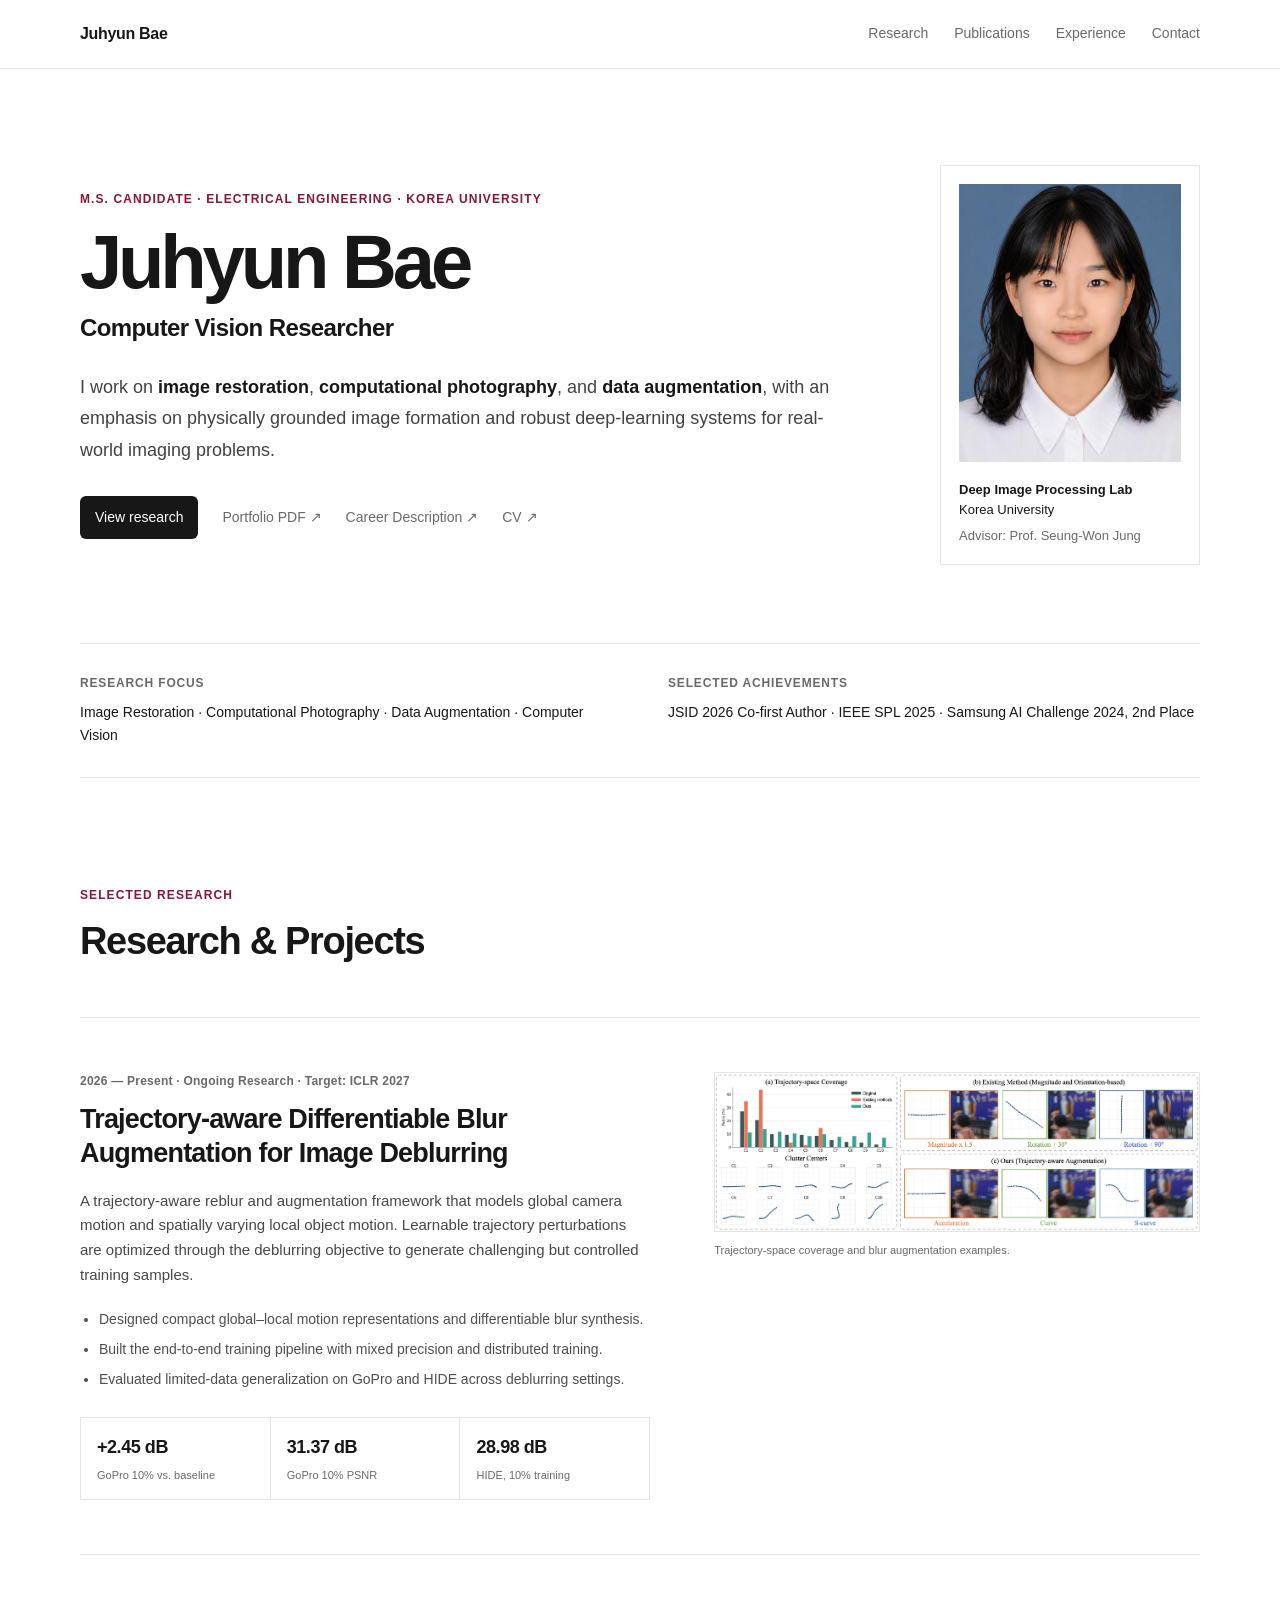
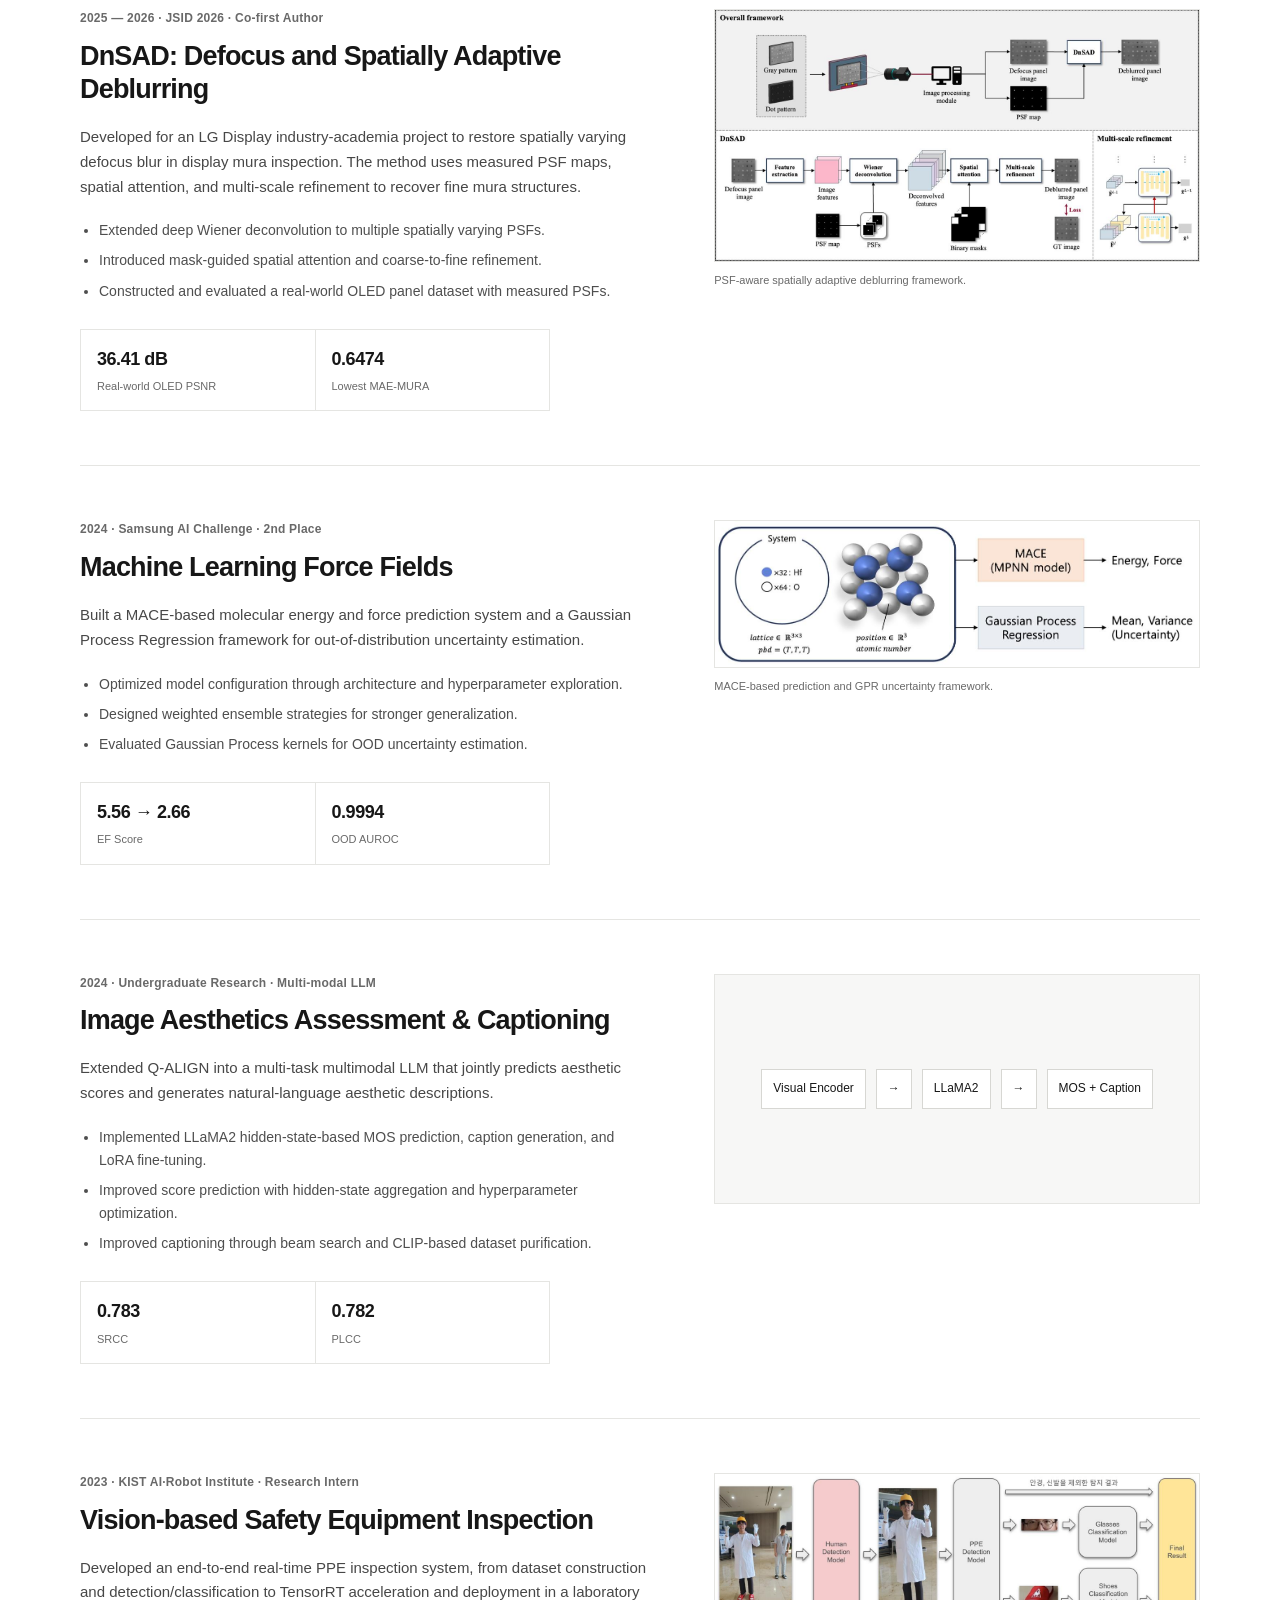
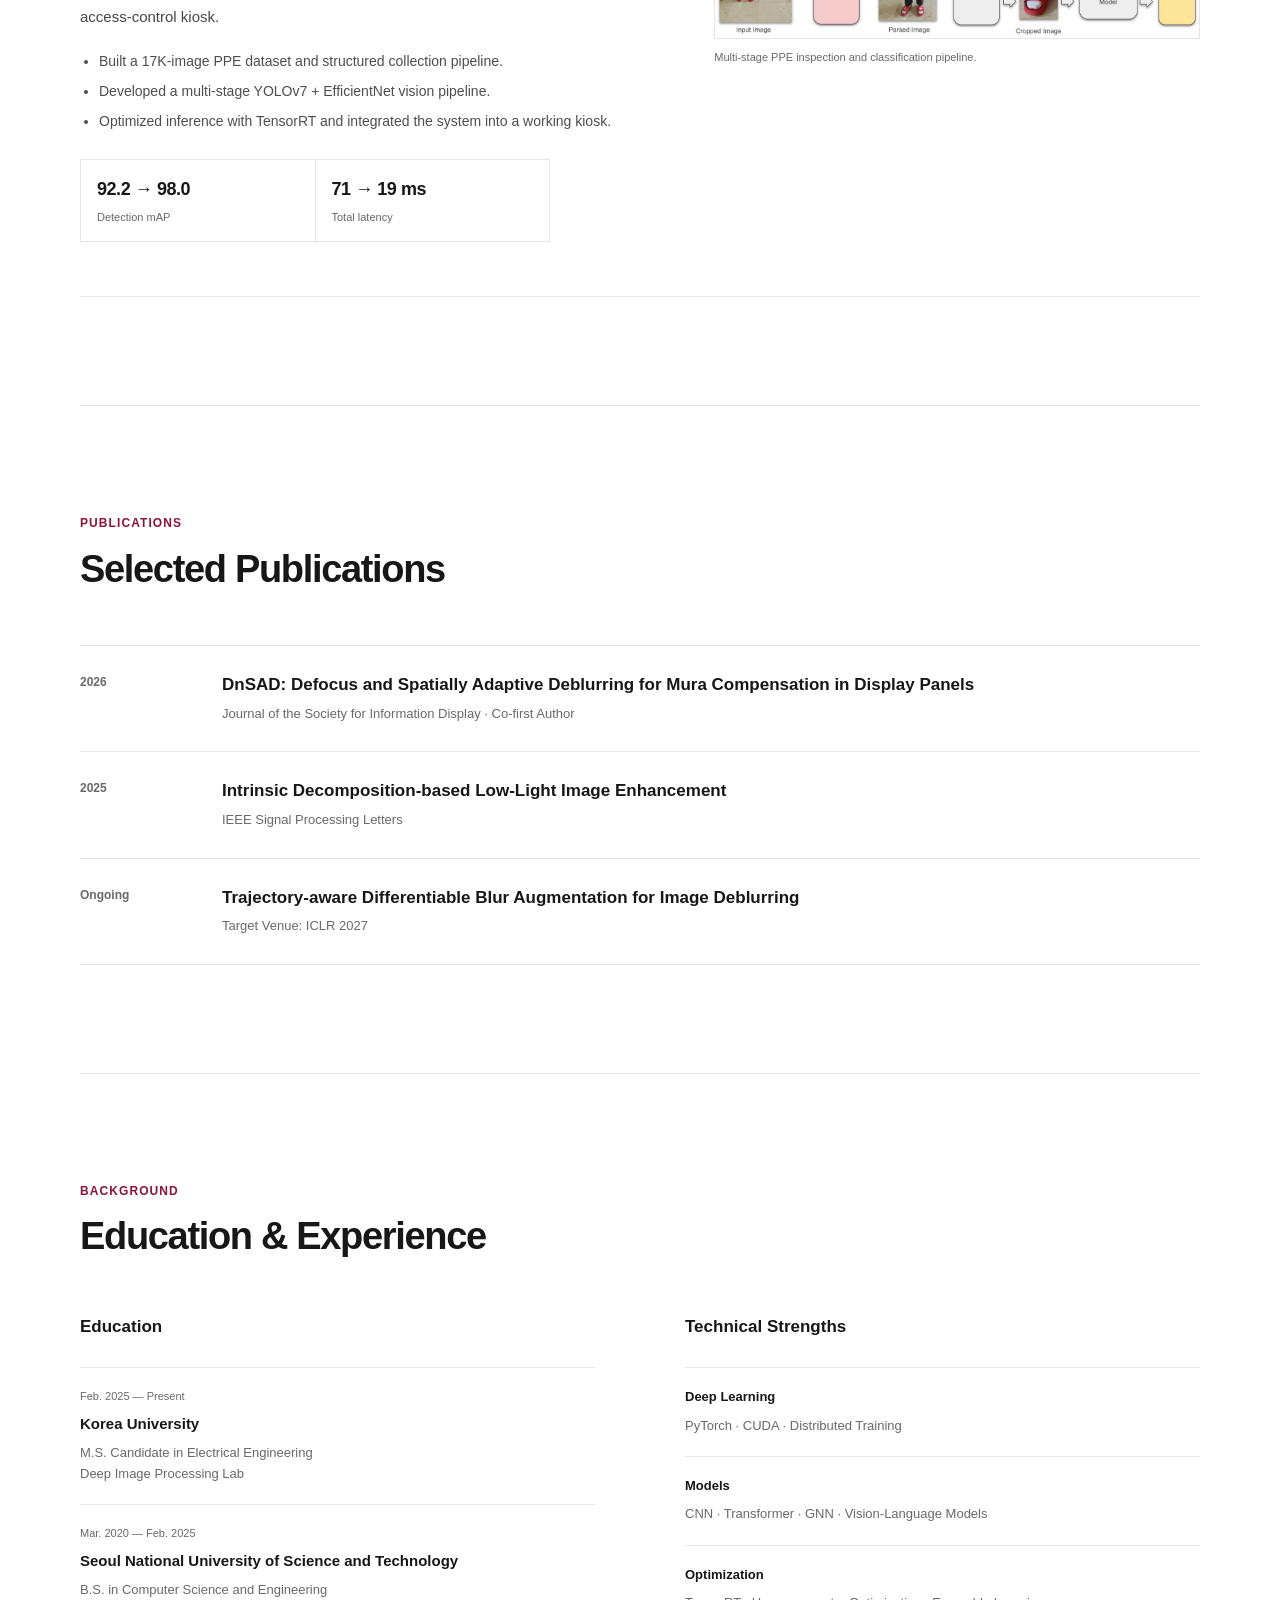
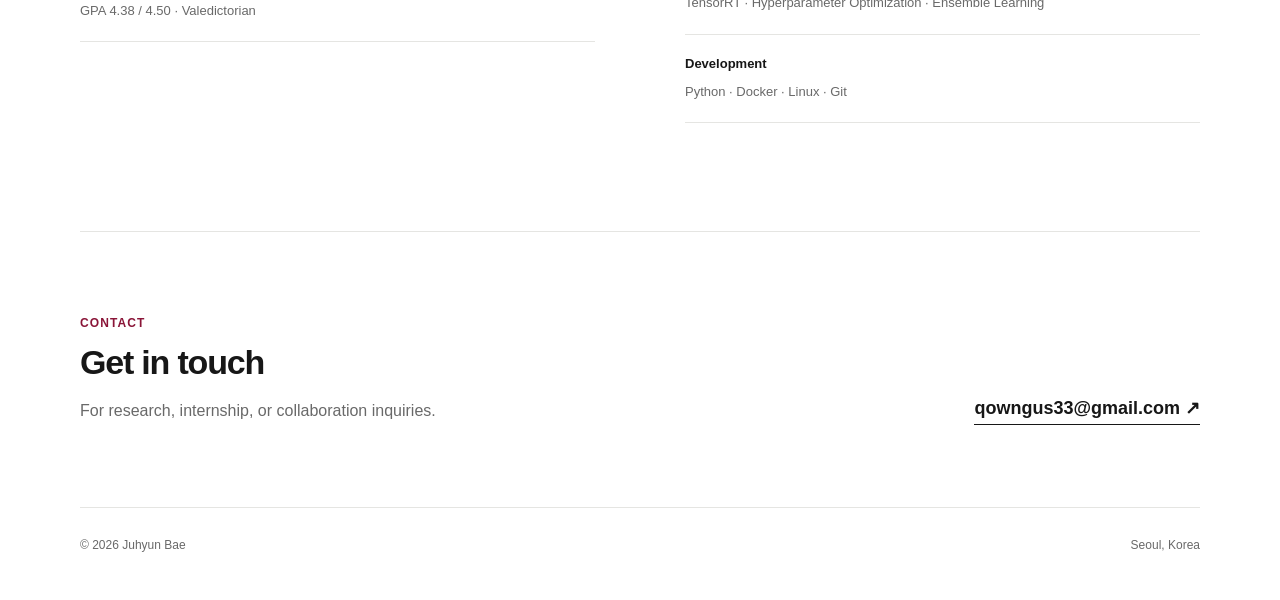
==== commit 19cda5fa: "Edit template" ====
--- a/index.html
+++ b/index.html
@@ -3,1026 +3,248 @@
 <head>
   <meta charset="utf-8" />
   <meta name="viewport" content="width=device-width,initial-scale=1" />
-  <meta
-    name="description"
-    content="Juhyun Bae — Computer vision researcher working on image restoration, computational photography, and learning-based data augmentation."
-  />
-  <meta name="theme-color" content="#8a1538" />
-
+  <meta name="description" content="Juhyun Bae — Computer vision researcher focused on image restoration, computational photography, and data augmentation." />
+  <meta name="theme-color" content="#ffffff" />
   <title>Juhyun Bae — Research Portfolio</title>
-
-  <link rel="preconnect" href="https://fonts.googleapis.com">
-  <link rel="preconnect" href="https://fonts.gstatic.com" crossorigin>
-
-  <link
-    href="https://fonts.googleapis.com/css2?family=DM+Mono:wght@300;400;500&family=Manrope:wght@400;500;600;700;800&display=swap"
-    rel="stylesheet"
-  >
-
   <link rel="stylesheet" href="assets/css/style.css" />
 </head>
-
 <body>
-
-  <div class="noise" aria-hidden="true"></div>
-
   <header class="site-header">
-
-    <a class="brand" href="#top" aria-label="Home">
-      JB<span>.</span>
-    </a>
-
-    <nav class="nav" aria-label="Primary navigation">
-      <a href="#work">Work</a>
-      <a href="#publications">Publications</a>
-      <a href="#experience">Experience</a>
-      <a href="#about">About</a>
-    </nav>
-
-    <div class="header-actions">
-
-      <button
-        id="themeToggle"
-        class="icon-button"
-        type="button"
-        aria-label="Toggle color theme"
-      >
-        ◐
-      </button>
-
-      <a
-        class="button button-small"
-        href="assets/docs/Juhyun_Bae_CV.pdf"
-        target="_blank"
-        rel="noopener"
-      >
-        CV ↗
-      </a>
-
+    <div class="shell header-inner">
+      <a class="brand" href="#top">Juhyun Bae</a>
+      <nav class="nav" aria-label="Primary navigation">
+        <a href="#research">Research</a>
+        <a href="#publications">Publications</a>
+        <a href="#experience">Experience</a>
+        <a href="#contact">Contact</a>
+      </nav>
     </div>
-
   </header>
 
   <main id="top">
-
-    <!-- HERO -->
     <section class="hero shell">
-
-      <div class="hero-copy reveal">
-
-        <p class="eyebrow">
-          <span class="status-dot"></span>
-          M.S. Candidate · Korea University
+      <div class="hero-copy">
+        <p class="kicker">M.S. Candidate · Electrical Engineering · Korea University</p>
+        <h1>Juhyun Bae</h1>
+        <p class="hero-role">Computer Vision Researcher</p>
+        <p class="hero-lede">
+          I work on <strong>image restoration</strong>, <strong>computational photography</strong>, and
+          <strong>data augmentation</strong>, with an emphasis on physically grounded image formation and
+          robust deep-learning systems for real-world imaging problems.
         </p>
-
-        <h1 class="hero-name">
-          Juhyun Bae
-        </h1>
-
-        <p class="hero-role">
-          Computer Vision Researcher
-        </p>
-
-        <p class="hero-lede">
-          Researching
-          <strong>image restoration</strong>,
-          <strong>computational photography</strong>,
-          and
-          <strong>learning-based data augmentation</strong>,
-          with a focus on physically grounded image formation
-          and robust vision models.
-        </p>
-
-        <div class="hero-bio">
-
-          <div class="bio-item">
-
-            <span class="bio-year mono">
-              2025 — Present
-            </span>
-
-            <div class="bio-content">
-
-              <strong>
-                Korea University
-              </strong>
-
-              <p>
-                M.S. Candidate in Electrical Engineering
-              </p>
-
-              <p>
-                Deep Image Processing Laboratory
-              </p>
-
-              <p class="bio-note">
-                Advisor: Prof. Seung-Won Jung
-              </p>
-
-            </div>
-
-          </div>
-
-          <div class="bio-item">
-
-            <span class="bio-year mono">
-              2020 — 2025
-            </span>
-
-            <div class="bio-content">
-
-              <strong>
-                Seoul National University of Science and Technology
-              </strong>
-
-              <p>
-                B.S. in Computer Science and Engineering
-              </p>
-
-              <p class="bio-note">
-                Valedictorian · GPA 4.38 / 4.50
-              </p>
-
-            </div>
-
-          </div>
-
-        </div>
-
-        <div class="hero-actions">
-
-          <a class="button" href="#work">
-            Explore research ↓
-          </a>
-
-          <a
-            class="text-link"
-            href="mailto:qowngus33@gmail.com"
-          >
-            qowngus33@gmail.com ↗
-          </a>
-
-        </div>
-
-      </div>
-
-      <aside class="hero-card reveal delay-1">
-
-        <div class="portrait-wrap">
-
-          <img
-            src="assets/images/profile.png"
-            alt="Portrait of Juhyun Bae"
-          />
-
-        </div>
-
-        <div class="hero-card-body">
-
-          <p class="mono">
-            CURRENTLY
-          </p>
-
-          <p>
-            Deep Image Processing Laboratory
-            <br>
-            Korea University
-          </p>
-
-          <div class="mini-rule"></div>
-
-          <p class="mono">
-            RESEARCH INTERESTS
-          </p>
-
-          <div class="chips">
-
-            <span>Image Restoration</span>
-
-            <span>
-              Computational Photography
-            </span>
-
-            <span>
-              Data Augmentation
-            </span>
-
-          </div>
-
-        </div>
-
+        <div class="hero-links">
+          <a class="primary-link" href="#research">View research</a>
+          <a href="assets/docs/Juhyun_Bae_Research_Portfolio.pdf" target="_blank" rel="noopener">Portfolio PDF ↗</a>
+          <a href="assets/docs/Juhyun_Bae_Career_Description.pdf" target="_blank" rel="noopener">Career Description ↗</a>
+          <a href="assets/docs/Juhyun_Bae_CV.pdf" target="_blank" rel="noopener">CV ↗</a>
+        </div>
+      </div>
+      <aside class="profile-card">
+        <img src="assets/images/profile.png" alt="Portrait of Juhyun Bae" />
+        <div>
+          <p><strong>Deep Image Processing Lab</strong><br>Korea University</p>
+          <p class="muted">Advisor: Prof. Seung-Won Jung</p>
+        </div>
       </aside>
-
-    </section>
-
-
-    <!-- SELECTED MILESTONES -->
-    <section
-      class="metric-strip shell reveal"
-      aria-label="Selected milestones"
-    >
-
+    </section>
+
+    <section class="summary shell" aria-label="Research summary">
       <div>
-        <strong>ICLR 2027</strong>
-        <span>Ongoing Research</span>
-      </div>
-
+        <span class="summary-label">Research Focus</span>
+        <p>Image Restoration · Computational Photography · Data Augmentation · Computer Vision</p>
+      </div>
       <div>
-        <strong>JSID 2026</strong>
-        <span>Co-first Author</span>
-      </div>
-
+        <span class="summary-label">Selected Achievements</span>
+        <p>JSID 2026 Co-first Author · IEEE SPL 2025 · Samsung AI Challenge 2024, 2nd Place</p>
+      </div>
+    </section>
+
+    <section id="research" class="section shell">
+      <div class="section-title">
+        <p class="kicker">Selected Research</p>
+        <h2>Research & Projects</h2>
+      </div>
+
+      <article class="project featured-project">
+        <div class="project-content">
+          <div class="project-meta">2026 — Present · Ongoing Research · Target: ICLR 2027</div>
+          <h3>Trajectory-aware Differentiable Blur Augmentation for Image Deblurring</h3>
+          <p>
+            A trajectory-aware reblur and augmentation framework that models global camera motion and spatially
+            varying local object motion. Learnable trajectory perturbations are optimized through the deblurring
+            objective to generate challenging but controlled training samples.
+          </p>
+          <ul>
+            <li>Designed compact global–local motion representations and differentiable blur synthesis.</li>
+            <li>Built the end-to-end training pipeline with mixed precision and distributed training.</li>
+            <li>Evaluated limited-data generalization on GoPro and HIDE across deblurring settings.</li>
+          </ul>
+          <div class="metrics">
+            <div><strong>+2.45 dB</strong><span>GoPro 10% vs. baseline</span></div>
+            <div><strong>31.37 dB</strong><span>GoPro 10% PSNR</span></div>
+            <div><strong>28.98 dB</strong><span>HIDE, 10% training</span></div>
+          </div>
+        </div>
+        <figure class="project-figure">
+          <img src="assets/images/trajectory-diversity.jpg" alt="Trajectory diversity comparison" loading="lazy" />
+          <figcaption>Trajectory-space coverage and blur augmentation examples.</figcaption>
+        </figure>
+      </article>
+
+      <article class="project">
+        <div class="project-content">
+          <div class="project-meta">2025 — 2026 · JSID 2026 · Co-first Author</div>
+          <h3>DnSAD: Defocus and Spatially Adaptive Deblurring</h3>
+          <p>
+            Developed for an LG Display industry-academia project to restore spatially varying defocus blur in
+            display mura inspection. The method uses measured PSF maps, spatial attention, and multi-scale refinement
+            to recover fine mura structures.
+          </p>
+          <ul>
+            <li>Extended deep Wiener deconvolution to multiple spatially varying PSFs.</li>
+            <li>Introduced mask-guided spatial attention and coarse-to-fine refinement.</li>
+            <li>Constructed and evaluated a real-world OLED panel dataset with measured PSFs.</li>
+          </ul>
+          <div class="metrics compact">
+            <div><strong>36.41 dB</strong><span>Real-world OLED PSNR</span></div>
+            <div><strong>0.6474</strong><span>Lowest MAE-MURA</span></div>
+          </div>
+        </div>
+        <figure class="project-figure">
+          <img src="assets/images/dnsad-framework.jpg" alt="DnSAD framework" loading="lazy" />
+          <figcaption>PSF-aware spatially adaptive deblurring framework.</figcaption>
+        </figure>
+      </article>
+
+      <article class="project">
+        <div class="project-content">
+          <div class="project-meta">2024 · Samsung AI Challenge · 2nd Place</div>
+          <h3>Machine Learning Force Fields</h3>
+          <p>
+            Built a MACE-based molecular energy and force prediction system and a Gaussian Process Regression
+            framework for out-of-distribution uncertainty estimation.
+          </p>
+          <ul>
+            <li>Optimized model configuration through architecture and hyperparameter exploration.</li>
+            <li>Designed weighted ensemble strategies for stronger generalization.</li>
+            <li>Evaluated Gaussian Process kernels for OOD uncertainty estimation.</li>
+          </ul>
+          <div class="metrics compact">
+            <div><strong>5.56 → 2.66</strong><span>EF Score</span></div>
+            <div><strong>0.9994</strong><span>OOD AUROC</span></div>
+          </div>
+        </div>
+        <figure class="project-figure">
+          <img src="assets/images/mlff-framework.jpg" alt="Machine learning force field framework" loading="lazy" />
+          <figcaption>MACE-based prediction and GPR uncertainty framework.</figcaption>
+        </figure>
+      </article>
+
+      <article class="project">
+        <div class="project-content">
+          <div class="project-meta">2024 · Undergraduate Research · Multi-modal LLM</div>
+          <h3>Image Aesthetics Assessment & Captioning</h3>
+          <p>
+            Extended Q-ALIGN into a multi-task multimodal LLM that jointly predicts aesthetic scores and generates
+            natural-language aesthetic descriptions.
+          </p>
+          <ul>
+            <li>Implemented LLaMA2 hidden-state-based MOS prediction, caption generation, and LoRA fine-tuning.</li>
+            <li>Improved score prediction with hidden-state aggregation and hyperparameter optimization.</li>
+            <li>Improved captioning through beam search and CLIP-based dataset purification.</li>
+          </ul>
+          <div class="metrics compact">
+            <div><strong>0.783</strong><span>SRCC</span></div>
+            <div><strong>0.782</strong><span>PLCC</span></div>
+          </div>
+        </div>
+        <div class="text-visual" aria-label="Q-ALIGN multi-task summary">
+          <span>Visual Encoder</span><span>→</span><span>LLaMA2</span><span>→</span><span>MOS + Caption</span>
+        </div>
+      </article>
+
+      <article class="project">
+        <div class="project-content">
+          <div class="project-meta">2023 · KIST AI·Robot Institute · Research Intern</div>
+          <h3>Vision-based Safety Equipment Inspection</h3>
+          <p>
+            Developed an end-to-end real-time PPE inspection system, from dataset construction and detection/classification
+            to TensorRT acceleration and deployment in a laboratory access-control kiosk.
+          </p>
+          <ul>
+            <li>Built a 17K-image PPE dataset and structured collection pipeline.</li>
+            <li>Developed a multi-stage YOLOv7 + EfficientNet vision pipeline.</li>
+            <li>Optimized inference with TensorRT and integrated the system into a working kiosk.</li>
+          </ul>
+          <div class="metrics compact">
+            <div><strong>92.2 → 98.0</strong><span>Detection mAP</span></div>
+            <div><strong>71 → 19 ms</strong><span>Total latency</span></div>
+          </div>
+        </div>
+        <figure class="project-figure">
+          <img src="assets/images/ppe-framework.jpg" alt="PPE inspection pipeline" loading="lazy" />
+          <figcaption>Multi-stage PPE inspection and classification pipeline.</figcaption>
+        </figure>
+      </article>
+    </section>
+
+    <section id="publications" class="section shell">
+      <div class="section-title">
+        <p class="kicker">Publications</p>
+        <h2>Selected Publications</h2>
+      </div>
+      <div class="publication-list">
+        <article>
+          <span class="year">2026</span>
+          <div><h3>DnSAD: Defocus and Spatially Adaptive Deblurring for Mura Compensation in Display Panels</h3><p>Journal of the Society for Information Display · Co-first Author</p></div>
+        </article>
+        <article>
+          <span class="year">2025</span>
+          <div><h3>Intrinsic Decomposition-based Low-Light Image Enhancement</h3><p>IEEE Signal Processing Letters</p></div>
+        </article>
+        <article>
+          <span class="year">Ongoing</span>
+          <div><h3>Trajectory-aware Differentiable Blur Augmentation for Image Deblurring</h3><p>Target Venue: ICLR 2027</p></div>
+        </article>
+      </div>
+    </section>
+
+    <section id="experience" class="section shell split-section">
+      <div class="section-title">
+        <p class="kicker">Background</p>
+        <h2>Education & Experience</h2>
+      </div>
+      <div class="background-grid">
+        <div>
+          <h3>Education</h3>
+          <div class="entry"><span>Feb. 2025 — Present</span><strong>Korea University</strong><p>M.S. Candidate in Electrical Engineering<br>Deep Image Processing Lab</p></div>
+          <div class="entry"><span>Mar. 2020 — Feb. 2025</span><strong>Seoul National University of Science and Technology</strong><p>B.S. in Computer Science and Engineering<br>GPA 4.38 / 4.50 · Valedictorian</p></div>
+        </div>
+        <div>
+          <h3>Technical Strengths</h3>
+          <div class="skill-line"><strong>Deep Learning</strong><span>PyTorch · CUDA · Distributed Training</span></div>
+          <div class="skill-line"><strong>Models</strong><span>CNN · Transformer · GNN · Vision-Language Models</span></div>
+          <div class="skill-line"><strong>Optimization</strong><span>TensorRT · Hyperparameter Optimization · Ensemble Learning</span></div>
+          <div class="skill-line"><strong>Development</strong><span>Python · Docker · Linux · Git</span></div>
+        </div>
+      </div>
+    </section>
+
+    <section id="contact" class="contact shell">
       <div>
-        <strong>IEEE SPL 2025</strong>
-        <span>Co-author</span>
-      </div>
-
-      <div>
-        <strong>Samsung AI Challenge</strong>
-        <span>2nd Place · 2024</span>
-      </div>
-
-    </section>
-
-
-    <!-- SELECTED WORK -->
-    <section id="work" class="section shell">
-
-      <div class="section-heading reveal">
-
-        <p class="eyebrow">
-          Selected work
-        </p>
-
-        <h2>
-          Research shaped by physical priors,
-          learning, and deployment.
-        </h2>
-
-      </div>
-
-
-      <!-- PROJECT 01 -->
-      <article class="project project-featured reveal">
-
-        <div class="project-copy">
-
-          <div class="project-index mono">
-            01 / CURRENT RESEARCH
-          </div>
-
-          <h3>
-            Trajectory-aware Differentiable Blur Augmentation
-          </h3>
-
-          <p class="project-subtitle">
-            Image Deblurring · Target: ICLR 2027
-          </p>
-
-          <p>
-            Conventional blur augmentation mainly changes
-            motion magnitude or orientation.
-            This work models richer camera and object motion
-            trajectories and learns differentiable perturbations
-            jointly with the deblurring objective.
-          </p>
-
-          <ul class="clean-list">
-
-            <li>
-              Global camera + spatially varying local object motion
-            </li>
-
-            <li>
-              Differentiable warping and temporal blur synthesis
-            </li>
-
-            <li>
-              Learnable augmentation optimized for deblurring generalization
-            </li>
-
-          </ul>
-
-          <div class="result-grid">
-
-            <div>
-              <b>31.37</b>
-              <span>GoPro 10% PSNR</span>
-            </div>
-
-            <div>
-              <b>28.98</b>
-              <span>HIDE, 10% setting</span>
-            </div>
-
-            <div>
-              <b>+2.45</b>
-              <span>dB vs. baseline</span>
-            </div>
-
-          </div>
-
-          <div class="tags">
-            <span>PyTorch</span>
-            <span>CUDA</span>
-            <span>DDP</span>
-            <span>Mixed Precision</span>
-            <span>LMDB</span>
-          </div>
-
-        </div>
-
-        <div class="project-media media-stack">
-
-          <figure>
-
-            <img
-              src="assets/images/trajectory-diversity.jpg"
-              alt="Trajectory-space coverage and blur augmentation comparison"
-              loading="lazy"
-            >
-
-            <figcaption>
-              Trajectory-space coverage & augmentation examples
-            </figcaption>
-
-          </figure>
-
-          <figure>
-
-            <img
-              src="assets/images/trajectory-reblur.png"
-              alt="Trajectory-aware reblur network architecture"
-              loading="lazy"
-            >
-
-            <figcaption>
-              Global-local trajectory-aware reblur model
-            </figcaption>
-
-          </figure>
-
-        </div>
-
-      </article>
-
-
-      <div class="project-grid">
-
-
-        <!-- PROJECT 02 -->
-        <article class="project-card reveal">
-
-          <div class="project-card-top">
-
-            <span class="mono">
-              02 / PUBLISHED
-            </span>
-
-            <span class="pill">
-              JSID 2026 · Co-first
-            </span>
-
-          </div>
-
-          <h3>
-            DnSAD
-          </h3>
-
-          <p class="project-subtitle">
-            Defocus and Spatially Adaptive Deblurring
-            for Display Mura Compensation
-          </p>
-
-          <div class="card-image">
-
-            <img
-              src="assets/images/dnsad-framework.jpg"
-              alt="DnSAD PSF-aware deblurring framework"
-              loading="lazy"
-            >
-
-          </div>
-
-          <p>
-            PSF-aware spatially varying deblurring
-            for an LG Display industry-academia project,
-            combining measured optical priors with
-            deep Wiener deconvolution,
-            spatial attention,
-            and multi-scale refinement.
-          </p>
-
-          <div class="result-inline">
-
-            <span>
-              <b>36.41 dB</b>
-              real OLED
-            </span>
-
-            <span>
-              <b>0.6474</b>
-              MAE-MURA
-            </span>
-
-          </div>
-
-          <div class="tags">
-
-            <span>PSF Modeling</span>
-            <span>Wiener Deconvolution</span>
-            <span>Image Restoration</span>
-
-          </div>
-
-        </article>
-
-
-        <!-- PROJECT 03 -->
-        <article class="project-card reveal delay-1">
-
-          <div class="project-card-top">
-
-            <span class="mono">
-              03 / CHALLENGE
-            </span>
-
-            <span class="pill">
-              Samsung AI Challenge 2024
-            </span>
-
-          </div>
-
-          <h3>
-            Machine Learning Force Fields
-          </h3>
-
-          <p class="project-subtitle">
-            Molecular Energy / Force Prediction
-            + OOD Uncertainty
-          </p>
-
-          <div class="card-image">
-
-            <img
-              src="assets/images/mlff-framework.jpg"
-              alt="Machine learning force field framework"
-              loading="lazy"
-            >
-
-          </div>
-
-          <p>
-            Optimized MACE-based graph neural networks
-            through architecture search,
-            hyperparameter tuning,
-            and ensembles,
-            with Gaussian Process Regression
-            for OOD uncertainty estimation.
-          </p>
-
-          <div class="result-inline">
-
-            <span>
-              <b>5.56 → 2.66</b>
-              EF score
-            </span>
-
-            <span>
-              <b>0.9994</b>
-              OOD AUROC
-            </span>
-
-          </div>
-
-          <div class="tags">
-
-            <span>GNN</span>
-            <span>MACE</span>
-            <span>GPR</span>
-            <span>Ensemble</span>
-
-          </div>
-
-        </article>
-
-
-        <!-- PROJECT 04 -->
-        <article class="project-card reveal">
-
-          <div class="project-card-top">
-
-            <span class="mono">
-              04 / DEPLOYMENT
-            </span>
-
-            <span class="pill">
-              KIST 2023
-            </span>
-
-          </div>
-
-          <h3>
-            Vision-based Safety Equipment Inspection
-          </h3>
-
-          <p class="project-subtitle">
-            Real-time PPE Inspection & Access Control
-          </p>
-
-          <div class="card-image">
-
-            <img
-              src="assets/images/ppe-framework.jpg"
-              alt="Multi-stage PPE inspection pipeline"
-              loading="lazy"
-            >
-
-          </div>
-
-          <p>
-            Built a 17K-image dataset and a multi-stage
-            YOLOv7 + classifier pipeline,
-            then optimized the full system with TensorRT
-            for deployment in a laboratory
-            access-control kiosk.
-          </p>
-
-          <div class="result-inline">
-
-            <span>
-              <b>92.2 → 98.0</b>
-              mAP
-            </span>
-
-            <span>
-              <b>71 → 19 ms</b>
-              latency
-            </span>
-
-          </div>
-
-          <div class="tags">
-
-            <span>YOLOv7</span>
-            <span>EfficientNet</span>
-            <span>TensorRT</span>
-            <span>Deployment</span>
-
-          </div>
-
-        </article>
-
-
-        <!-- PROJECT 05 -->
-        <article
-          class="project-card project-card-minimal reveal delay-1"
-        >
-
-          <div class="project-card-top">
-
-            <span class="mono">
-              05 / VLM
-            </span>
-
-            <span class="pill">
-              SeoulTech 2024
-            </span>
-
-          </div>
-
-          <h3>
-            Image Aesthetics Assessment
-          </h3>
-
-          <p class="project-subtitle">
-            Vision-Language Models
-          </p>
-
-          <p>
-            Research on image aesthetics assessment
-            and captioning using vision-language models,
-            including layer-wise embedding analysis
-            of multimodal language model decoders
-            for visual information processing.
-          </p>
-
-          <div class="big-type">
-            VLM
-          </div>
-
-          <div class="tags">
-
-            <span>
-              Vision-Language Models
-            </span>
-
-            <span>
-              Representation Analysis
-            </span>
-
-          </div>
-
-        </article>
-
-      </div>
-
-    </section>
-
-
-    <!-- PUBLICATIONS -->
-    <section
-      id="publications"
-      class="section shell publications"
-    >
-
-      <div class="section-heading reveal">
-
-        <p class="eyebrow">
-          Publications
-        </p>
-
-        <h2>
-          Selected papers.
-        </h2>
-
-      </div>
-
-      <div class="publication-list reveal">
-
-
-        <article>
-
-          <span class="pub-year mono">
-            2026
-          </span>
-
-          <div>
-
-            <h3>
-              DnSAD: Defocus and Spatially Adaptive
-              Deblurring for Mura Compensation
-              in Display Panels
-            </h3>
-
-            <p>
-              G. Park†,
-              <strong>J. Bae†</strong>,
-              J. Kim,
-              C. Hong,
-              S.-W. Jung
-              ·
-              <i>
-                Journal of the Society for Information Display
-              </i>,
-              34(3):99–108
-              · †Co-first authors
-            </p>
-
-          </div>
-
-          <span class="pub-badge">
-            Journal
-          </span>
-
-        </article>
-
-
-        <article>
-
-          <span class="pub-year mono">
-            2025
-          </span>
-
-          <div>
-
-            <h3>
-              Intrinsic Decomposition-Based Curriculum Learning
-              for Low-Light Image Enhancement
-            </h3>
-
-            <p>
-              J. Kim,
-              G. Park,
-              <strong>J. Bae</strong>,
-              S.-W. Jung
-              ·
-              <i>
-                IEEE Signal Processing Letters
-              </i>,
-              32:4019–4023
-            </p>
-
-          </div>
-
-          <span class="pub-badge">
-            IEEE SPL
-          </span>
-
-        </article>
-
-
-        <article>
-
-          <span class="pub-year mono">
-            2025
-          </span>
-
-          <div>
-
-            <h3>
-              Layer-wise Embedding Analysis of
-              Multimodal Language Model Decoders
-              for Visual Information Processing
-            </h3>
-
-            <p>
-              <strong>J. Bae</strong>,
-              et al.
-              ·
-              Institute of Electronics
-              and Information Engineers (IEIE)
-            </p>
-
-          </div>
-
-          <span class="pub-badge">
-            Conference
-          </span>
-
-        </article>
-
-      </div>
-
-    </section>
-
-
-    <!-- EXPERIENCE -->
-    <section
-      id="experience"
-      class="section shell two-col-section"
-    >
-
-      <div class="section-heading sticky-heading reveal">
-
-        <p class="eyebrow">
-          Experience
-        </p>
-
-        <h2>
-          Research across imaging,
-          scientific ML,
-          and real-time vision.
-        </h2>
-
-      </div>
-
-
-      <div class="timeline reveal">
-
-
-        <article>
-
-          <span class="timeline-dot"></span>
-
-          <div class="timeline-meta mono">
-            MAR 2025 — PRESENT
-          </div>
-
-          <h3>
-            Graduate Researcher · Korea University
-          </h3>
-
-          <p>
-            Deep Image Processing Laboratory.
-            Research in image restoration,
-            computational photography,
-            and learning-based data augmentation.
-          </p>
-
-        </article>
-
-
-        <article>
-
-          <span class="timeline-dot"></span>
-
-          <div class="timeline-meta mono">
-            FEB — NOV 2024
-          </div>
-
-          <h3>
-            Undergraduate Researcher · SeoulTech
-          </h3>
-
-          <p>
-            Computer Vision Laboratory.
-            Vision-language models for aesthetics assessment
-            and machine learning force fields
-            for Samsung AI Challenge 2024.
-          </p>
-
-        </article>
-
-
-        <article>
-
-          <span class="timeline-dot"></span>
-
-          <div class="timeline-meta mono">
-            FEB — SEP 2023
-          </div>
-
-          <h3>
-            Research Intern · KIST
-          </h3>
-
-          <p>
-            Center for Artificial Intelligence.
-            PPE detection,
-            second-stage classification,
-            TensorRT optimization,
-            and kiosk deployment.
-          </p>
-
-        </article>
-
-      </div>
-
-    </section>
-
-
-    <!-- ABOUT -->
-    <section
-      id="about"
-      class="section shell about-grid"
-    >
-
-      <div class="about-copy reveal">
-
-        <p class="eyebrow">
-          About
-        </p>
-
-        <h2>
-          From computer science
-          to physically grounded computer vision.
-        </h2>
-
-        <p>
-          I received my B.S. in Computer Science
-          and Engineering from
-          Seoul National University of Science and Technology,
-          graduating as valedictorian
-          with a 4.38 / 4.50 GPA.
-          I am currently an M.S. candidate
-          in Electrical Engineering at Korea University
-          under Prof. Seung-Won Jung.
-        </p>
-
-        <p>
-          My work connects deep learning
-          with image formation
-          and real-world system constraints —
-          from measured PSFs and motion trajectories
-          to inference acceleration and deployment.
-        </p>
-
-
-        <div class="document-links">
-
-          <a
-            href="assets/docs/Juhyun_Bae_CV.pdf"
-            target="_blank"
-          >
-            CV
-            <span>↗</span>
-          </a>
-
-          <a
-            href="assets/docs/Juhyun_Bae_Research_Portfolio.pdf"
-            target="_blank"
-          >
-            Research Portfolio
-            <span>↗</span>
-          </a>
-
-          <a
-            href="assets/docs/Juhyun_Bae_Career_Description.pdf"
-            target="_blank"
-          >
-            Career Description
-            <span>↗</span>
-          </a>
-
-        </div>
-
-      </div>
-
-
-      <div class="skills-panel reveal delay-1">
-
-        <p class="mono">
-          TOOLKIT
-        </p>
-
-
-        <div class="skill-row">
-
-          <span>
-            Deep Learning
-          </span>
-
-          <p>
-            PyTorch · CUDA · Distributed Training · Mixed Precision
-          </p>
-
-        </div>
-
-
-        <div class="skill-row">
-
-          <span>
-            Models
-          </span>
-
-          <p>
-            CNN · Transformer · GNN · Vision-Language Models
-          </p>
-
-        </div>
-
-
-        <div class="skill-row">
-
-          <span>
-            Optimization
-          </span>
-
-          <p>
-            TensorRT · Hyperparameter Optimization · Ensemble Learning
-          </p>
-
-        </div>
-
-
-        <div class="skill-row">
-
-          <span>
-            Development
-          </span>
-
-          <p>
-            Python · C++ · MATLAB · Docker · Linux · Git
-          </p>
-
-        </div>
-
-      </div>
-
-    </section>
-
-
-    <!-- CONTACT -->
-    <section class="contact shell reveal">
-
-      <p class="eyebrow">
-        Contact
-      </p>
-
-      <h2>
-        Interested in research that bridges
-        imaging physics and deep learning?
-      </h2>
-
-      <a
-        class="contact-email"
-        href="mailto:qowngus33@gmail.com"
-      >
-        qowngus33@gmail.com
-        <span>↗</span>
-      </a>
-
-    </section>
-
+        <p class="kicker">Contact</p>
+        <h2>Get in touch</h2>
+        <p class="muted">For research, internship, or collaboration inquiries.</p>
+      </div>
+      <a class="email" href="mailto:qowngus33@gmail.com">qowngus33@gmail.com ↗</a>
+    </section>
   </main>
 
-
   <footer class="shell">
-
-    <p>
-      © <span id="year"></span>
-      Juhyun Bae
-    </p>
-
-    <p class="mono">
-      SEOUL · KOREA
-    </p>
-
+    <p>© <span id="year"></span> Juhyun Bae</p>
+    <p>Seoul, Korea</p>
   </footer>
 
-
   <script src="assets/js/main.js"></script>
-
 </body>
-</html>+</html>
--- a/assets/css/style.css
+++ b/assets/css/style.css
@@ -1,379 +1,174 @@
 :root{
-  --bg:#f3f1ec;
-  --surface:#fbfaf7;
-  --text:#161616;
-  --muted:#6e6a64;
-  --line:#d7d3cb;
+  --bg:#ffffff;
+  --surface:#f7f7f6;
+  --text:#171717;
+  --muted:#696969;
+  --line:#e5e5e2;
   --accent:#8a1538;
-  --accent2:#b84b68;
-  --shadow:0 18px 60px rgba(31,26,24,.08);
-  --radius:24px;
-  --max:1180px;
+  --max:1120px;
+}
+*{box-sizing:border-box}
+html{scroll-behavior:smooth}
+body{margin:0;background:var(--bg);color:var(--text);font-family:Inter,-apple-system,BlinkMacSystemFont,"Segoe UI",Roboto,Helvetica,Arial,sans-serif;line-height:1.65;-webkit-font-smoothing:antialiased}
+a{color:inherit}
+img{display:block;max-width:100%}
+.shell{width:min(calc(100% - 48px),var(--max));margin:0 auto}
+.site-header{position:sticky;top:0;z-index:20;background:rgba(255,255,255,.94);border-bottom:1px solid var(--line);backdrop-filter:blur(10px)}
+.header-inner{height:68px;display:flex;align-items:center;justify-content:space-between;gap:28px}
+.brand{font-weight:750;text-decoration:none;letter-spacing:-.02em}
+.nav{display:flex;gap:26px}
+.nav a{font-size:14px;text-decoration:none;color:var(--muted)}
+.nav a:hover{color:var(--text)}
+.hero{padding:96px 0 78px;display:grid;grid-template-columns:minmax(0,1fr) 260px;gap:76px;align-items:center}
+.kicker{margin:0 0 14px;color:var(--accent);font-size:12px;font-weight:700;letter-spacing:.09em;text-transform:uppercase}
+h1,h2,h3,p{margin-top:0}
+h1{margin-bottom:8px;font-size:clamp(48px,7vw,76px);line-height:1;letter-spacing:-.055em}
+.hero-role{margin-bottom:24px;font-size:24px;font-weight:650;letter-spacing:-.025em}
+.hero-lede{max-width:760px;margin-bottom:30px;color:#424242;font-size:18px;line-height:1.75}
+.hero-lede strong{font-weight:650;color:var(--text)}
+.hero-links{display:flex;flex-wrap:wrap;gap:12px 24px;align-items:center}
+.hero-links a{font-size:14px;text-decoration:none;color:var(--muted)}
+.hero-links a:hover{color:var(--text)}
+.hero-links .primary-link{padding:10px 15px;background:var(--text);color:#fff;border-radius:6px}
+.profile-card{border:1px solid var(--line);padding:18px;background:#fff}
+.profile-card img{width:100%;aspect-ratio:4/5;object-fit:cover;object-position:center top;background:var(--surface);margin-bottom:18px}
+.profile-card p{margin:0;font-size:13px;line-height:1.55}
+.profile-card .muted{margin-top:6px}
+.muted{color:var(--muted)}
+.summary{padding:30px 0;border-top:1px solid var(--line);border-bottom:1px solid var(--line);display:grid;grid-template-columns:1fr 1fr;gap:56px}
+.summary-label{display:block;margin-bottom:7px;color:var(--muted);font-size:12px;font-weight:650;text-transform:uppercase;letter-spacing:.07em}
+.summary p{margin:0;font-size:14px}
+.section{padding:108px 0;scroll-margin-top:80px}
+.section+.section{border-top:1px solid var(--line)}
+.section-title{margin-bottom:54px}
+.section-title h2{margin:0;font-size:38px;line-height:1.15;letter-spacing:-.035em}
+.project{display:grid;grid-template-columns:minmax(0,1.08fr) minmax(320px,.92fr);gap:64px;padding:54px 0;border-top:1px solid var(--line);align-items:start}
+.project:last-child{border-bottom:1px solid var(--line)}
+.project-meta{margin-bottom:11px;color:var(--muted);font-size:12px;font-weight:600;letter-spacing:.02em}
+.project h3{margin-bottom:18px;font-size:27px;line-height:1.25;letter-spacing:-.03em}
+.project-content>p{max-width:710px;margin-bottom:20px;color:#474747;font-size:15px}
+.project ul{margin:0 0 26px;padding-left:19px;color:#4e4e4e;font-size:14px}
+.project li+li{margin-top:7px}
+.metrics{display:grid;grid-template-columns:repeat(3,1fr);gap:1px;background:var(--line);border:1px solid var(--line);max-width:680px}
+.metrics.compact{grid-template-columns:repeat(2,1fr);max-width:470px}
+.metrics div{background:#fff;padding:15px 16px}
+.metrics strong{display:block;font-size:18px;letter-spacing:-.025em}
+.metrics span{display:block;margin-top:3px;color:var(--muted);font-size:11px}
+.project-figure{margin:0}
+.project-figure img{width:100%;border:1px solid var(--line);background:var(--surface)}
+.project-figure figcaption{margin-top:9px;color:var(--muted);font-size:11px}
+.text-visual{min-height:230px;border:1px solid var(--line);background:var(--surface);display:flex;align-items:center;justify-content:center;gap:10px;padding:28px;flex-wrap:wrap}
+.text-visual span{padding:9px 11px;border:1px solid #d7d7d3;background:#fff;font-size:12px}
+.publication-list{border-top:1px solid var(--line)}
+.publication-list article{display:grid;grid-template-columns:110px 1fr;gap:32px;padding:27px 0;border-bottom:1px solid var(--line)}
+.publication-list .year{font-size:12px;color:var(--muted);font-weight:650}
+.publication-list h3{margin-bottom:5px;font-size:17px;line-height:1.45}
+.publication-list p{margin:0;color:var(--muted);font-size:13px}
+.background-grid{display:grid;grid-template-columns:1fr 1fr;gap:90px}
+.background-grid>div>h3{margin-bottom:26px;font-size:17px}
+.entry{padding:19px 0;border-top:1px solid var(--line)}
+.entry:last-child{border-bottom:1px solid var(--line)}
+.entry span{display:block;margin-bottom:7px;color:var(--muted);font-size:11px}
+.entry strong{display:block;margin-bottom:5px;font-size:15px}
+.entry p{margin:0;color:var(--muted);font-size:13px}
+.skill-line{padding:18px 0;border-top:1px solid var(--line)}
+.skill-line:last-child{border-bottom:1px solid var(--line)}
+.skill-line strong{display:block;margin-bottom:4px;font-size:13px}
+.skill-line span{font-size:13px;color:var(--muted)}
+.contact{padding:82px 0;display:flex;justify-content:space-between;align-items:flex-end;gap:36px;border-top:1px solid var(--line)}
+.contact h2{margin-bottom:8px;font-size:34px;letter-spacing:-.035em}
+.contact p{margin-bottom:0}
+.email{font-size:18px;font-weight:650;text-decoration:none;border-bottom:1px solid currentColor}
+footer{padding:28px 0 44px;border-top:1px solid var(--line);display:flex;justify-content:space-between;color:var(--muted);font-size:12px}
+footer p{margin:0}
+@media(max-width:860px){
+  .nav{display:none}
+  .hero{grid-template-columns:1fr;gap:42px;padding:72px 0 56px}
+  .profile-card{width:220px}
+  .summary{grid-template-columns:1fr;gap:24px}
+  .project{grid-template-columns:1fr;gap:34px}
+  .background-grid{grid-template-columns:1fr;gap:52px}
+  .contact{align-items:flex-start;flex-direction:column}
+}
+@media(max-width:560px){
+  .shell{width:min(calc(100% - 32px),var(--max))}
+  .header-inner{height:60px}
+  .hero{padding-top:56px}
+  h1{font-size:50px}
+  .hero-role{font-size:20px}
+  .hero-lede{font-size:16px}
+  .section{padding:78px 0}
+  .section-title{margin-bottom:36px}
+  .section-title h2{font-size:31px}
+  .project{padding:40px 0}
+  .project h3{font-size:23px}
+  .metrics,.metrics.compact{grid-template-columns:1fr}
+  .publication-list article{grid-template-columns:1fr;gap:6px}
+  .profile-card{width:100%;max-width:230px}
+  footer{flex-direction:column;gap:6px}
 }
 
-[data-theme="dark"]{
-  --bg:#121110;
-  --surface:#1b1917;
-  --text:#f5f1ea;
-  --muted:#aaa39a;
-  --line:#34302c;
-  --accent:#e56f91;
-  --accent2:#ff9ab8;
-  --shadow:0 22px 70px rgba(0,0,0,.24);
+/* Mobile-first refinements */
+@media(max-width:720px){
+  html{scroll-padding-top:108px}
+  body{overflow-x:hidden}
+  .shell{width:min(calc(100% - 28px),var(--max))}
+  .site-header{backdrop-filter:blur(14px);-webkit-backdrop-filter:blur(14px)}
+  .header-inner{height:auto;min-height:58px;padding:10px 0;display:block}
+  .brand{display:block;margin-bottom:8px;font-size:15px}
+  .nav{display:flex;width:100%;gap:18px;overflow-x:auto;white-space:nowrap;padding-bottom:2px;scrollbar-width:none;-webkit-overflow-scrolling:touch}
+  .nav::-webkit-scrollbar{display:none}
+  .nav a{flex:0 0 auto;font-size:12px}
+
+  .hero{display:flex;flex-direction:column;padding:42px 0 42px;gap:30px;align-items:stretch}
+  .hero-copy{order:1}
+  .profile-card{order:2;width:100%;max-width:none;display:grid;grid-template-columns:96px minmax(0,1fr);gap:16px;align-items:center;padding:14px}
+  .profile-card img{width:96px;height:116px;aspect-ratio:auto;margin:0;object-fit:cover}
+  .profile-card p{font-size:12px}
+  h1{font-size:clamp(42px,14vw,58px);line-height:.96}
+  .hero-role{font-size:19px;margin-bottom:18px}
+  .hero-lede{font-size:15px;line-height:1.7;margin-bottom:24px}
+  .hero-links{display:grid;grid-template-columns:1fr 1fr;gap:10px}
+  .hero-links a{display:flex;align-items:center;justify-content:center;min-height:44px;padding:9px 10px;border:1px solid var(--line);font-size:12px;text-align:center}
+  .hero-links .primary-link{grid-column:1/-1;border-color:var(--text);border-radius:0}
+
+  .summary{padding:22px 0;gap:20px}
+  .summary p{font-size:13px;line-height:1.6}
+  .section{padding:66px 0;scroll-margin-top:108px}
+  .section-title{margin-bottom:28px}
+  .section-title h2{font-size:29px}
+  .project{display:flex;flex-direction:column;gap:24px;padding:34px 0}
+  .project-content,.project-figure,.text-visual{width:100%}
+  .project-meta{font-size:11px;line-height:1.45}
+  .project h3{font-size:21px;line-height:1.28;margin-bottom:14px}
+  .project-content>p{font-size:14px;line-height:1.7;margin-bottom:16px}
+  .project ul{font-size:13px;line-height:1.65;margin-bottom:20px;padding-left:18px}
+  .project li+li{margin-top:6px}
+  .project-figure{order:2}
+  .project-figure img{max-height:330px;object-fit:contain}
+  .project-figure figcaption{font-size:10px;line-height:1.45}
+  .metrics,.metrics.compact{grid-template-columns:repeat(2,minmax(0,1fr));max-width:none;width:100%}
+  .metrics div{padding:12px}
+  .metrics strong{font-size:16px}
+  .metrics span{font-size:10px;line-height:1.35}
+  .text-visual{min-height:auto;padding:24px 12px;gap:7px}
+  .text-visual span{font-size:10px;padding:8px}
+
+  .publication-list article{grid-template-columns:1fr;gap:5px;padding:20px 0}
+  .publication-list h3{font-size:15px;line-height:1.45}
+  .publication-list p{font-size:12px}
+  .background-grid{grid-template-columns:1fr;gap:42px}
+  .contact{padding:58px 0;gap:24px}
+  .contact h2{font-size:29px}
+  .email{font-size:15px;overflow-wrap:anywhere}
+  footer{padding:22px 0 32px}
 }
 
-*{
-  box-sizing:border-box;
+@media(max-width:390px){
+  .shell{width:min(calc(100% - 24px),var(--max))}
+  .hero-links{grid-template-columns:1fr}
+  .hero-links .primary-link{grid-column:auto}
+  .profile-card{grid-template-columns:82px minmax(0,1fr)}
+  .profile-card img{width:82px;height:100px}
+  .metrics,.metrics.compact{grid-template-columns:1fr 1fr}
 }
-
-html{
-  scroll-behavior:smooth;
-}
-
-body{
-  margin:0;
-  background:var(--bg);
-  color:var(--text);
-  font-family:Manrope,system-ui,-apple-system,sans-serif;
-  line-height:1.65;
-  transition:background .25s,color .25s;
-}
-
-.noise{
-  position:fixed;
-  inset:0;
-  pointer-events:none;
-  opacity:.022;
-  z-index:20;
-  background-image:url("data:image/svg+xml,%3Csvg viewBox='0 0 180 180' xmlns='http://www.w3.org/2000/svg'%3E%3Cfilter id='n'%3E%3CfeTurbulence type='fractalNoise' baseFrequency='.9' numOctaves='4' stitchTiles='stitch'/%3E%3C/filter%3E%3Crect width='100%25' height='100%25' filter='url(%23n)' opacity='1'/%3E%3C/svg%3E");
-}
-
-.shell{
-  width:min(calc(100% - 48px),var(--max));
-  margin-inline:auto;
-}
-
-/* =========================
-   Header
-========================= */
-
-.site-header{
-  height:76px;
-  position:sticky;
-  top:0;
-  z-index:10;
-  display:flex;
-  align-items:center;
-  justify-content:space-between;
-  padding:0 max(24px,calc((100vw - var(--max))/2));
-  background:color-mix(in srgb,var(--bg) 82%,transparent);
-  backdrop-filter:blur(16px);
-  border-bottom:1px solid color-mix(in srgb,var(--line) 60%,transparent);
-}
-
-.brand{
-  font-size:26px;
-  font-weight:800;
-  letter-spacing:-.06em;
-  color:var(--text);
-  text-decoration:none;
-}
-
-.brand span{
-  color:var(--accent);
-}
-
-.nav{
-  display:flex;
-  gap:28px;
-}
-
-.nav a,
-.text-link{
-  color:var(--muted);
-  text-decoration:none;
-  font-size:14px;
-  font-weight:600;
-}
-
-.nav a:hover,
-.text-link:hover{
-  color:var(--text);
-}
-
-.header-actions{
-  display:flex;
-  align-items:center;
-  gap:10px;
-}
-
-.icon-button{
-  width:38px;
-  height:38px;
-  border:1px solid var(--line);
-  border-radius:50%;
-  background:var(--surface);
-  color:var(--text);
-  cursor:pointer;
-}
-
-.button{
-  display:inline-flex;
-  align-items:center;
-  justify-content:center;
-  padding:12px 17px;
-  border-radius:999px;
-  background:var(--text);
-  color:var(--bg);
-  text-decoration:none;
-  font-size:14px;
-  font-weight:700;
-  transition:transform .2s ease;
-}
-
-.button:hover{
-  transform:translateY(-1px);
-}
-
-.button-small{
-  padding:9px 14px;
-}
-
-/* =========================
-   Hero
-========================= */
-
-.hero{
-  min-height:720px;
-  padding:92px 0 76px;
-  display:grid;
-  grid-template-columns:1.45fr .72fr;
-  gap:76px;
-  align-items:center;
-}
-
-.eyebrow,
-.mono{
-  font-family:"DM Mono",monospace;
-  font-size:12px;
-  letter-spacing:.08em;
-  text-transform:uppercase;
-}
-
-.eyebrow{
-  color:var(--muted);
-  display:flex;
-  align-items:center;
-  gap:8px;
-}
-
-.status-dot{
-  width:8px;
-  height:8px;
-  border-radius:50%;
-  background:#41a263;
-  box-shadow:0 0 0 5px color-mix(in srgb,#41a263 12%,transparent);
-}
-
-h1,
-h2,
-h3,
-p{
-  margin-top:0;
-}
-
-.hero-name{
-  font-size:clamp(62px,6.3vw,96px);
-  line-height:.95;
-  letter-spacing:-.06em;
-  margin:20px 0 8px;
-  max-width:800px;
-}
-
-.hero-role{
-  margin:0 0 22px;
-  font-size:clamp(20px,1.8vw,28px);
-  line-height:1.25;
-  font-weight:600;
-  letter-spacing:-.025em;
-  color:var(--text);
-}
-
-.hero-lede{
-  max-width:720px;
-  font-size:18px;
-  line-height:1.7;
-  color:var(--muted);
-}
-
-.hero-lede strong{
-  color:var(--text);
-  font-weight:600;
-}
-
-.hero-bio{
-  max-width:760px;
-  margin-top:36px;
-  border-top:1px solid var(--line);
-}
-
-.bio-item{
-  display:grid;
-  grid-template-columns:132px minmax(0,1fr);
-  gap:28px;
-  padding:20px 0;
-  border-bottom:1px solid var(--line);
-}
-
-.bio-year{
-  padding-top:3px;
-  font-size:11px;
-  line-height:1.5;
-  color:var(--muted);
-  letter-spacing:.06em;
-}
-
-.bio-content strong{
-  display:block;
-  margin-bottom:5px;
-  font-size:15px;
-  font-weight:700;
-  line-height:1.45;
-}
-
-.bio-content p{
-  margin:2px 0;
-  font-size:14px;
-  line-height:1.55;
-  color:var(--muted);
-}
-
-.bio-content .bio-note{
-  margin-top:4px;
-  font-size:13px;
-  opacity:.85;
-}
-
-.hero-actions{
-  display:flex;
-  align-items:center;
-  gap:22px;
-  margin-top:32px;
-}
-
-.hero-card{
-  background:var(--surface);
-  border:1px solid var(--line);
-  border-radius:32px;
-  overflow:hidden;
-  box-shadow:var(--shadow);
-}
-
-.portrait-wrap{
-  background:linear-gradient(145deg,#e8e3da,#d8d4ce);
-  height:330px;
-  display:grid;
-  place-items:center;
-  overflow:hidden;
-}
-
-.portrait-wrap img{
-  height:94%;
-  max-width:100%;
-  object-fit:contain;
-}
-
-.hero-card-body{
-  padding:26px;
-}
-
-.hero-card-body .mono{
-  color:var(--muted);
-  margin-bottom:7px;
-}
-
-.mini-rule{
-  height:1px;
-  background:var(--line);
-  margin:20px 0;
-}
-
-.chips,
-.tags{
-  display:flex;
-  flex-wrap:wrap;
-  gap:8px;
-}
-
-.chips span,
-.tags span,
-.pill{
-  border:1px solid var(--line);
-  border-radius:999px;
-  padding:6px 10px;
-  font-size:11px;
-  color:var(--muted);
-  background:color-mix(in srgb,var(--surface) 85%,transparent);
-}
-
-/* =========================
-   Selected milestones
-========================= */
-
-.metric-strip{
-  display:grid;
-  grid-template-columns:repeat(4,1fr);
-  background:transparent;
-  color:var(--text);
-  border-top:1px solid var(--line);
-  border-bottom:1px solid var(--line);
-  padding:26px 0;
-  margin-bottom:132px;
-}
-
-.metric-strip div{
-  padding:4px 26px;
-  border-right:1px solid var(--line);
-}
-
-.metric-strip div:first-child{
-  padding-left:0;
-}
-
-.metric-strip div:last-child{
-  border-right:0;
-  padding-right:0;
-}
-
-.metric-strip strong{
-  display:block;
-  font-size:20px;
-  line-height:1.25;
-  letter-spacing:-.03em;
-}
-
-.metric-strip span{
-  display:block;
-  margin-top:6px;
-  font-size:12px;
-  color:var(--muted);
-}
-
-/* =========================
-   Sections
-========================= */
-
-.section{
-  padding:52px 0 122px;
-  scroll-margin-top:90px;
-}
-
-.section-heading{
-  max-width:800px;
-  margin-bottom:54px;
-}
-
-.section-heading h2{
-  font-size:clamp(38px,5vw,62px);
-  line-height:1.04;
-  letter-spacing:-.05
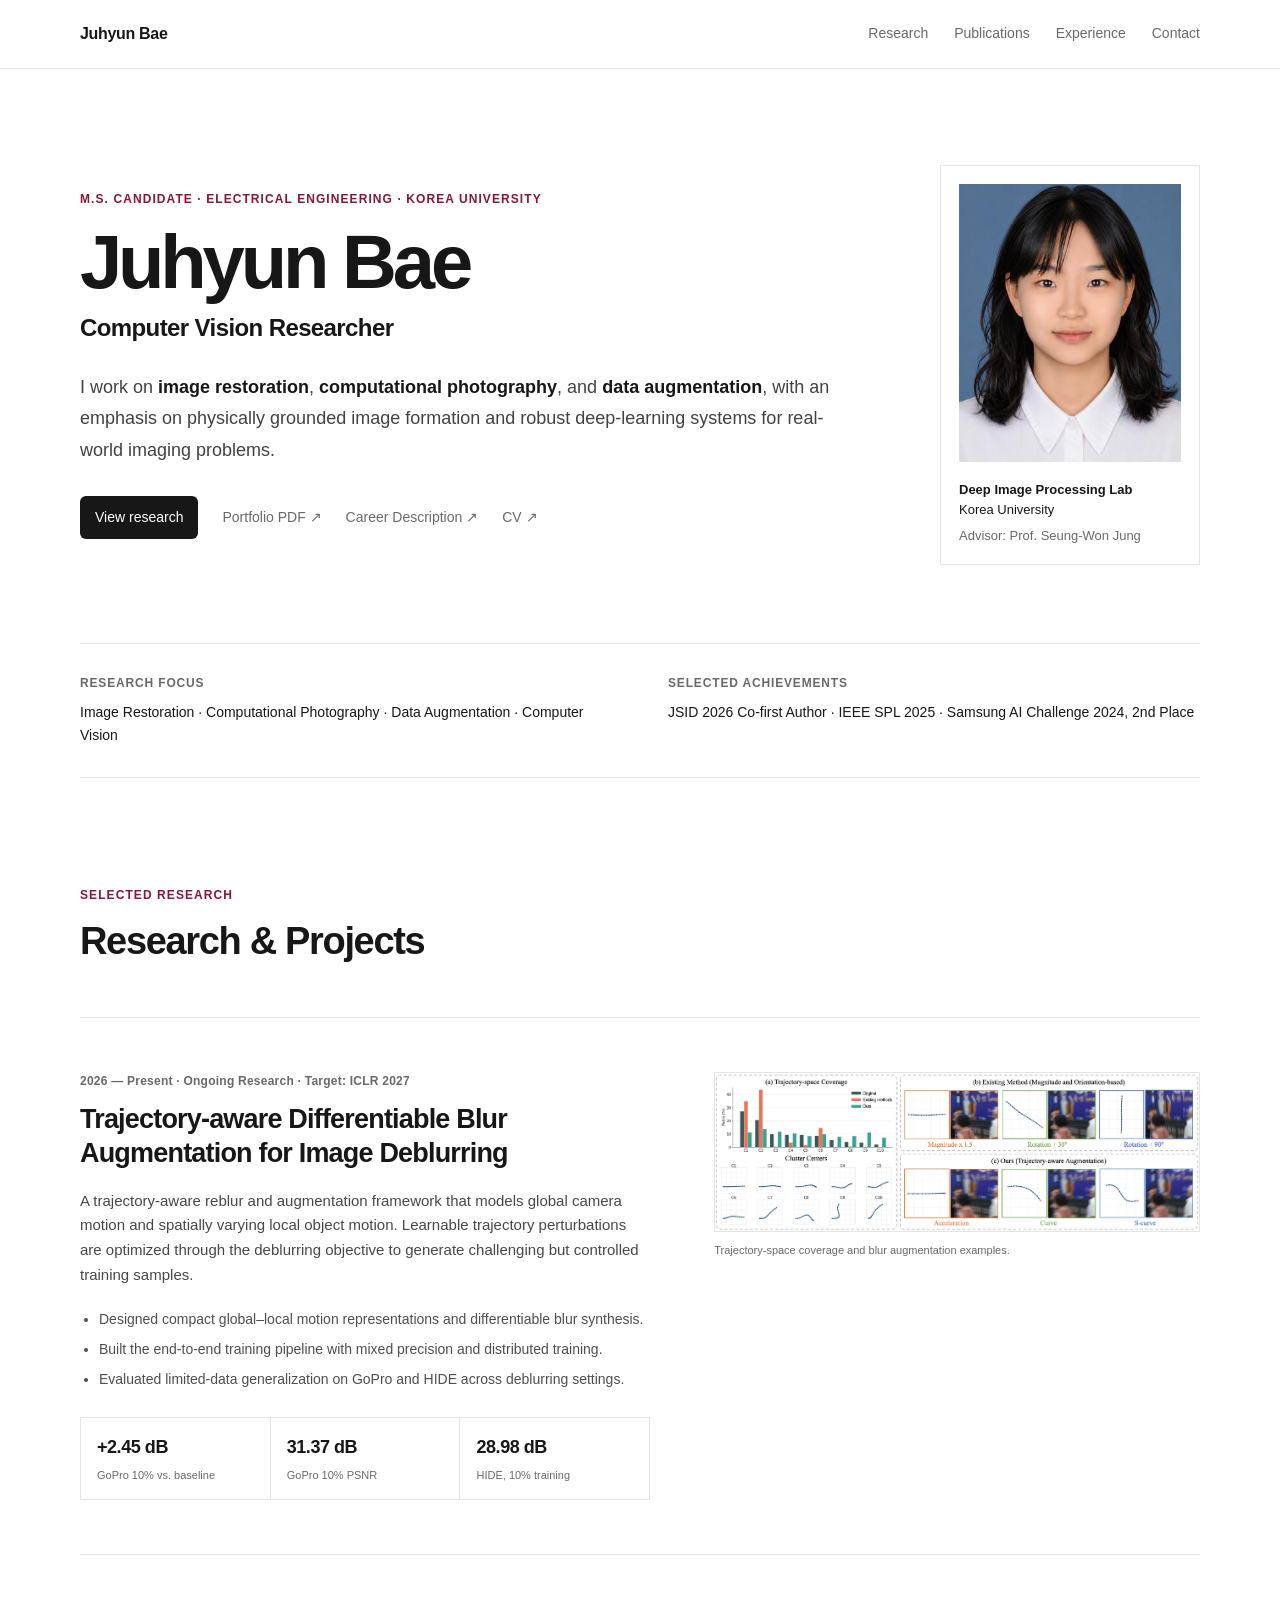
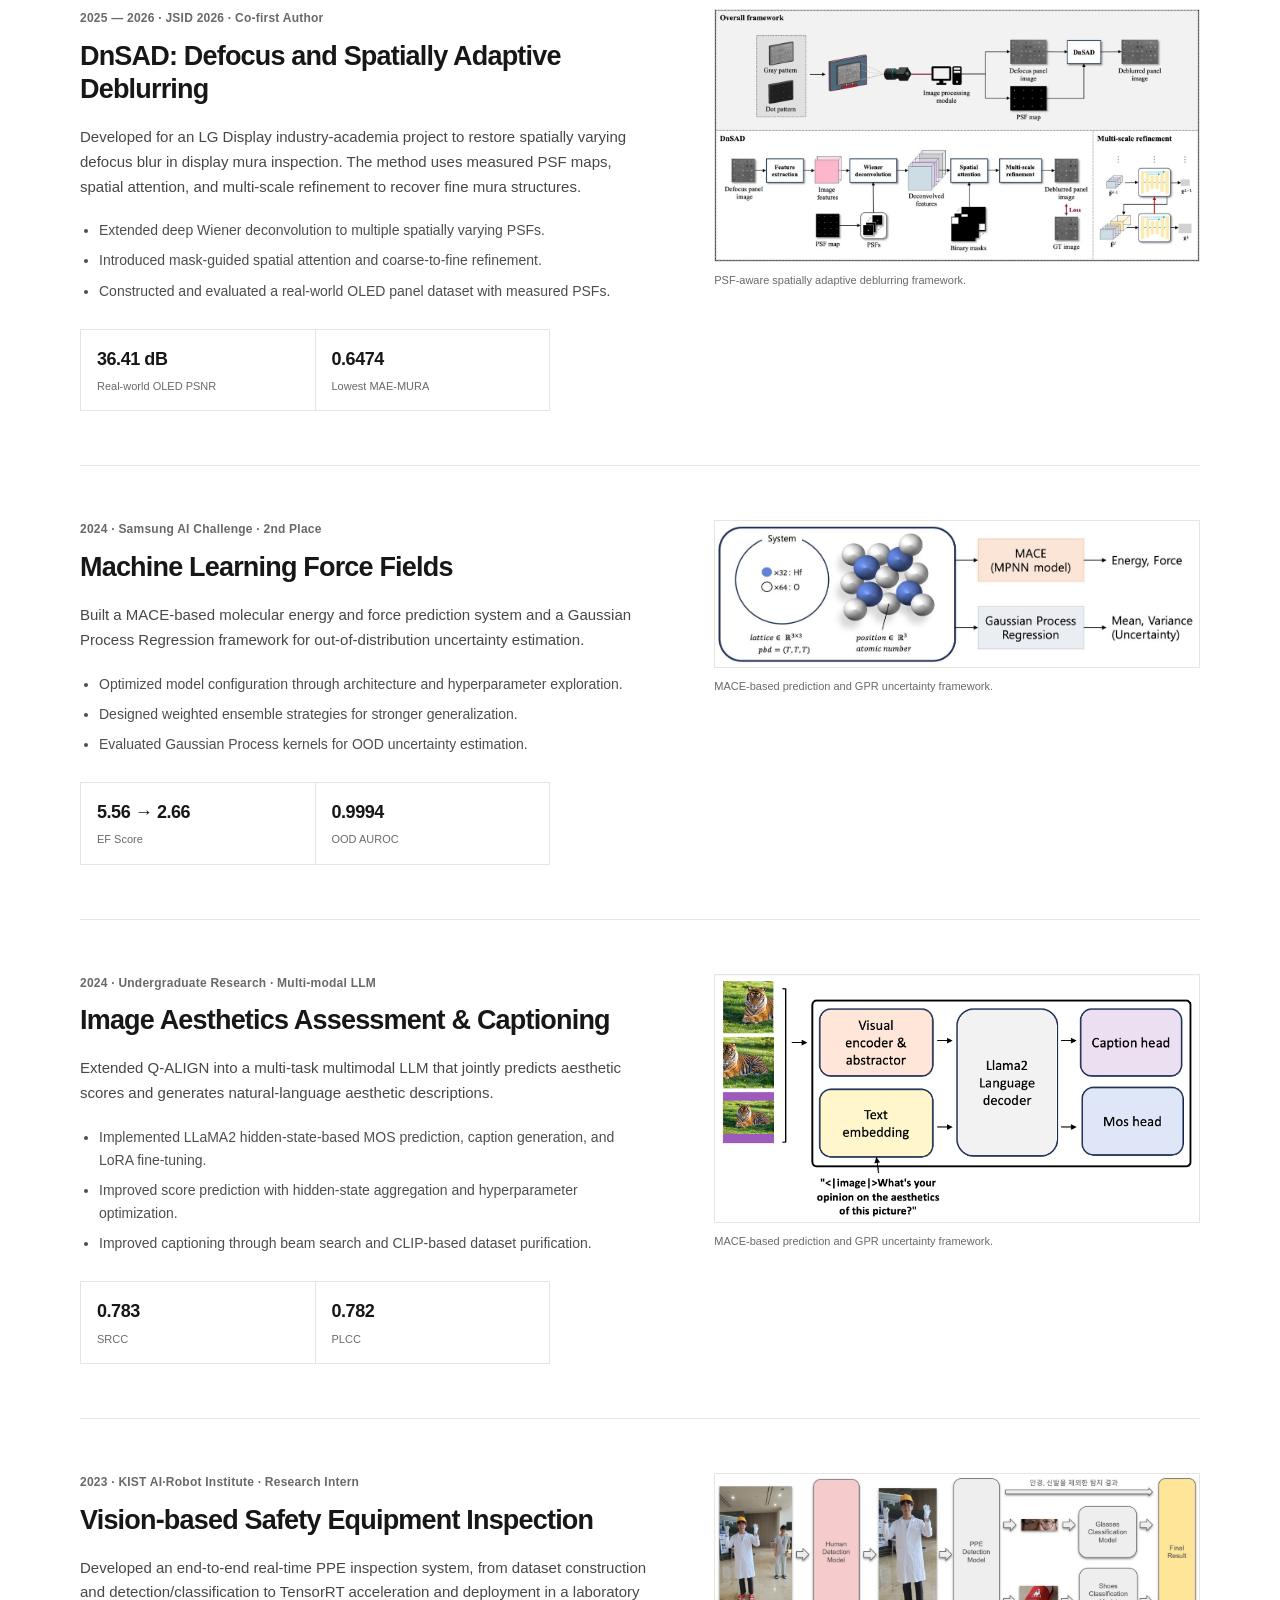
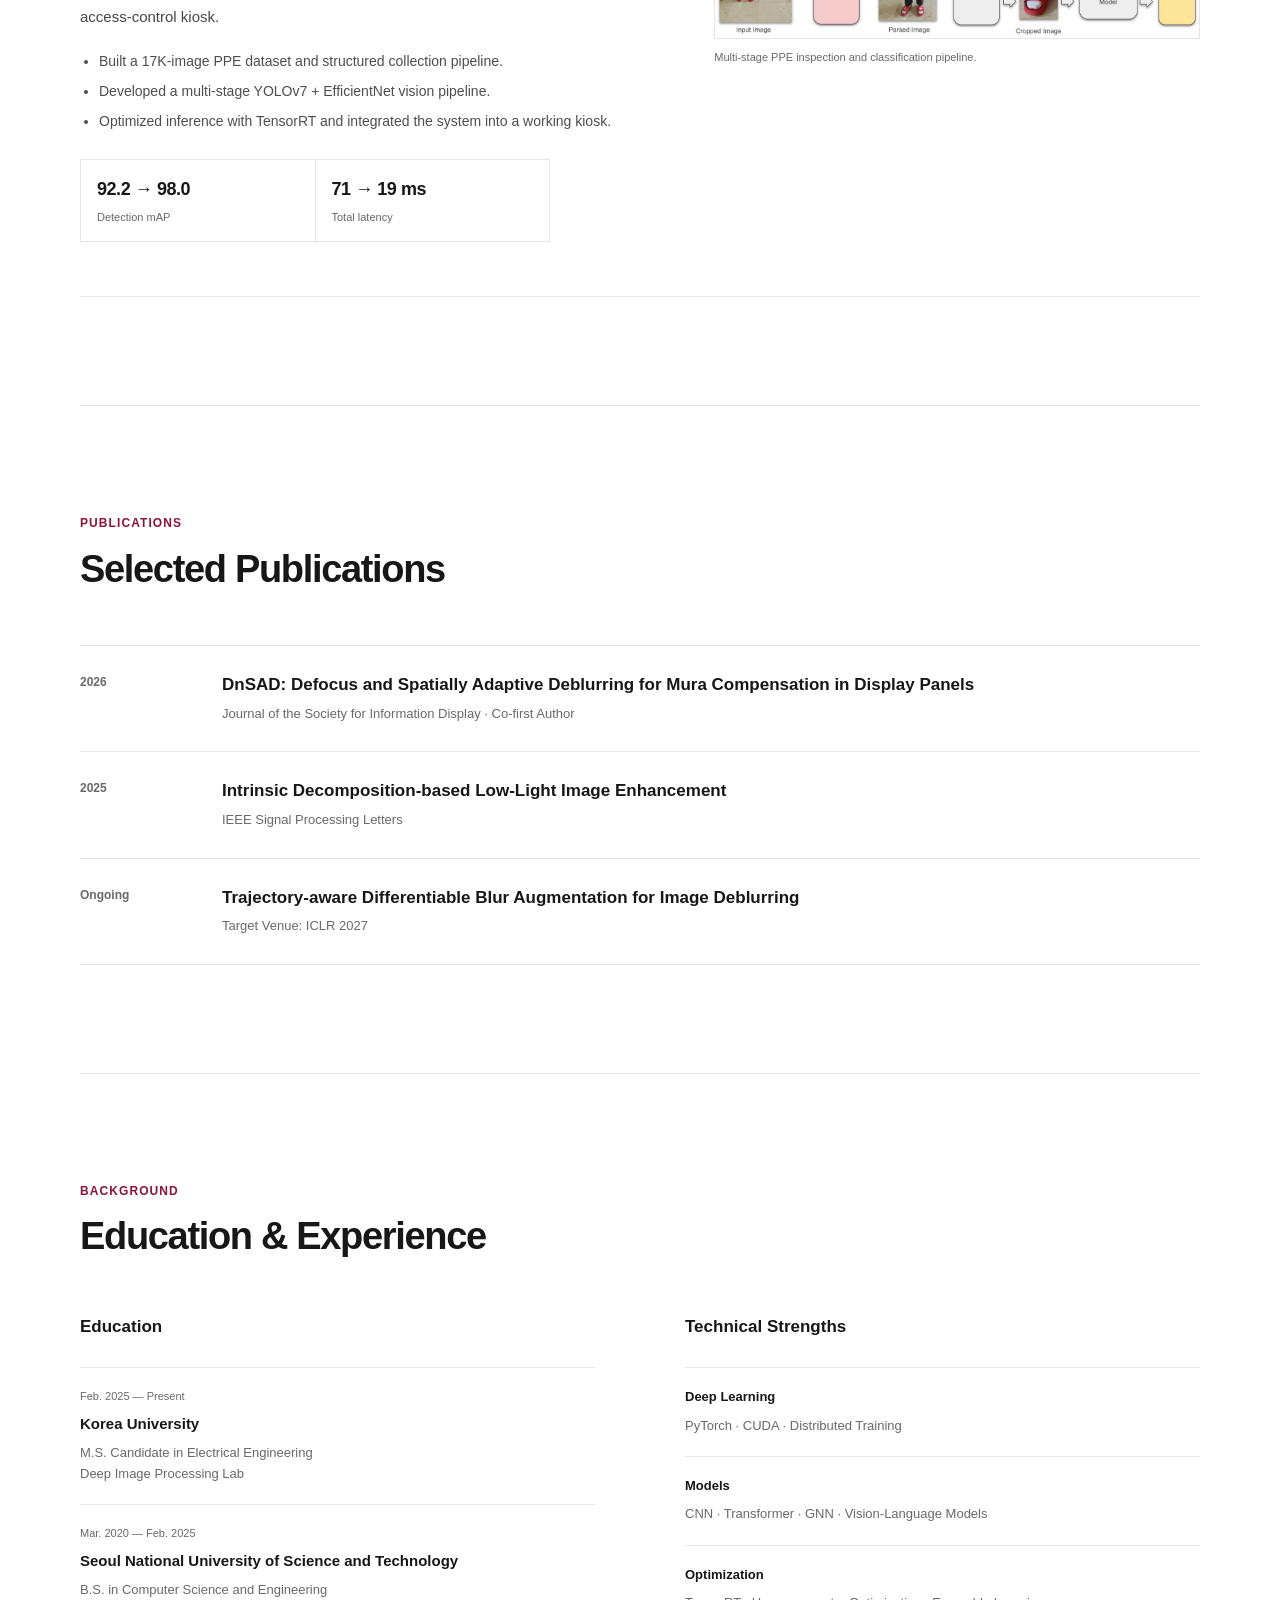
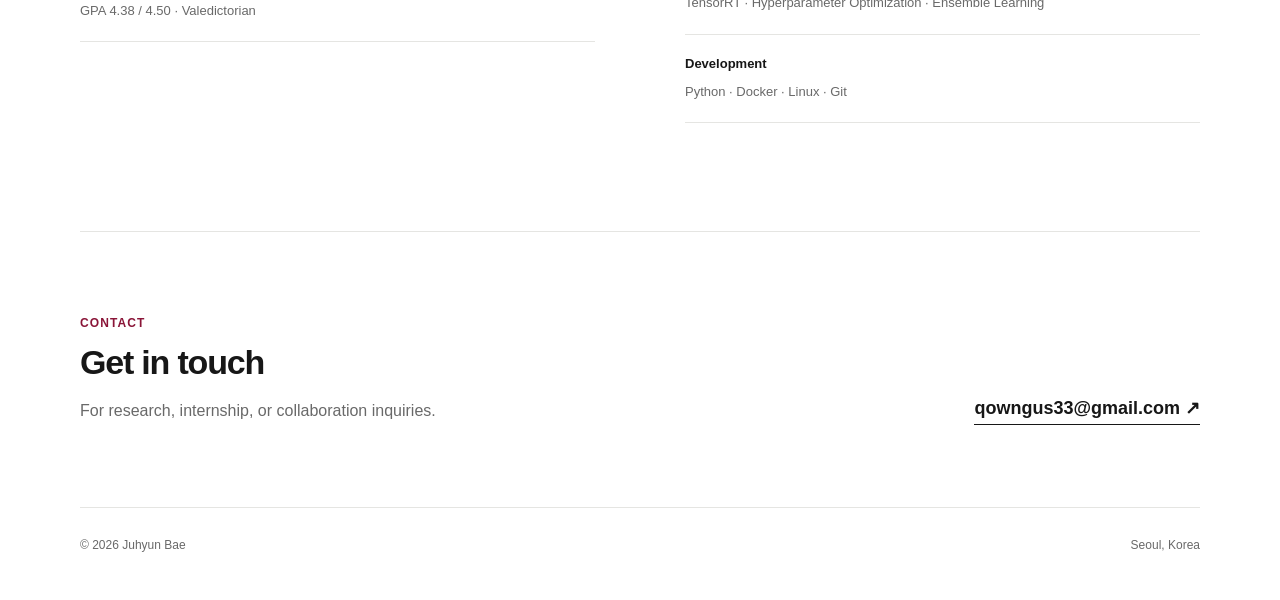
==== commit 714d03fc: "Add IAA framework picture" ====
--- a/index.html
+++ b/index.html
@@ -158,9 +158,10 @@
             <div><strong>0.782</strong><span>PLCC</span></div>
           </div>
         </div>
-        <div class="text-visual" aria-label="Q-ALIGN multi-task summary">
-          <span>Visual Encoder</span><span>→</span><span>LLaMA2</span><span>→</span><span>MOS + Caption</span>
-        </div>
+        <figure class="project-figure">
+          <img src="assets/images/IAA-framework.png" alt="IAA & Captioning framework" loading="lazy" />
+          <figcaption>MACE-based prediction and GPR uncertainty framework.</figcaption>
+        </figure>
       </article>
 
       <article class="project">
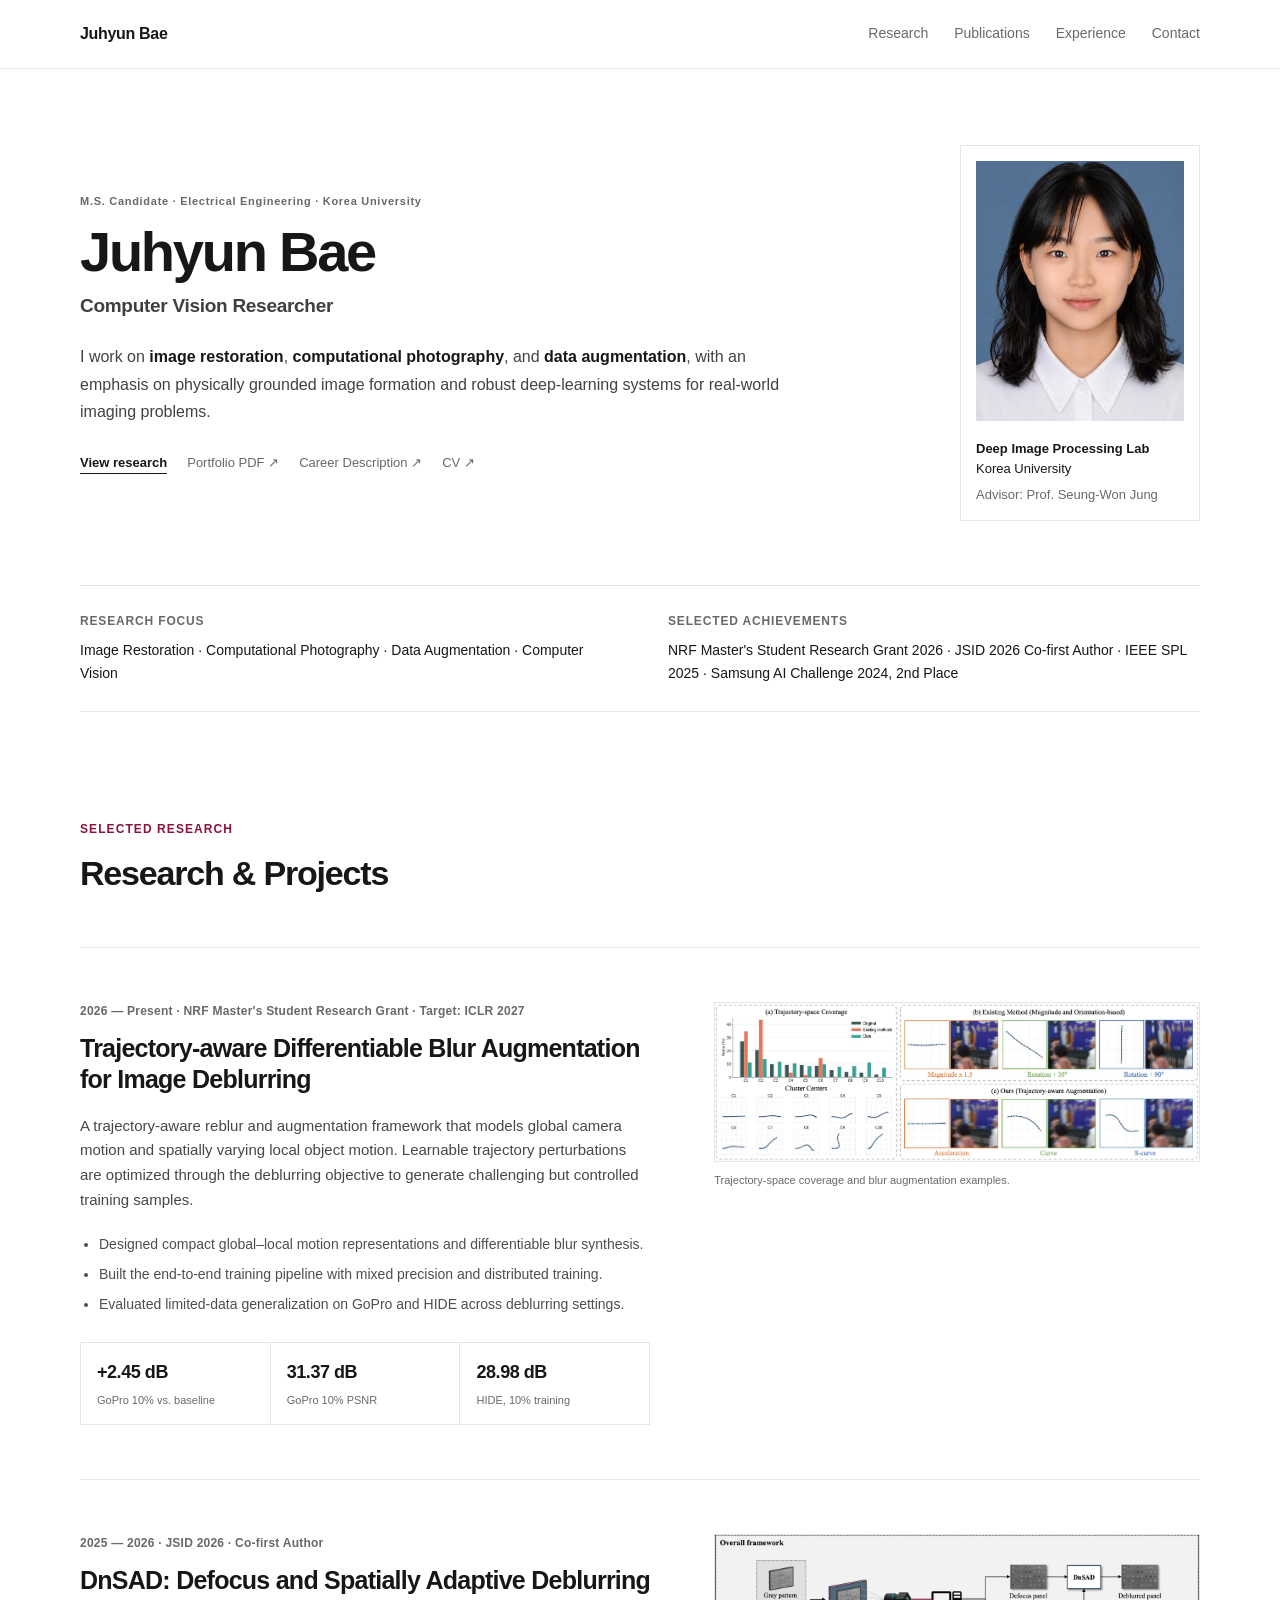
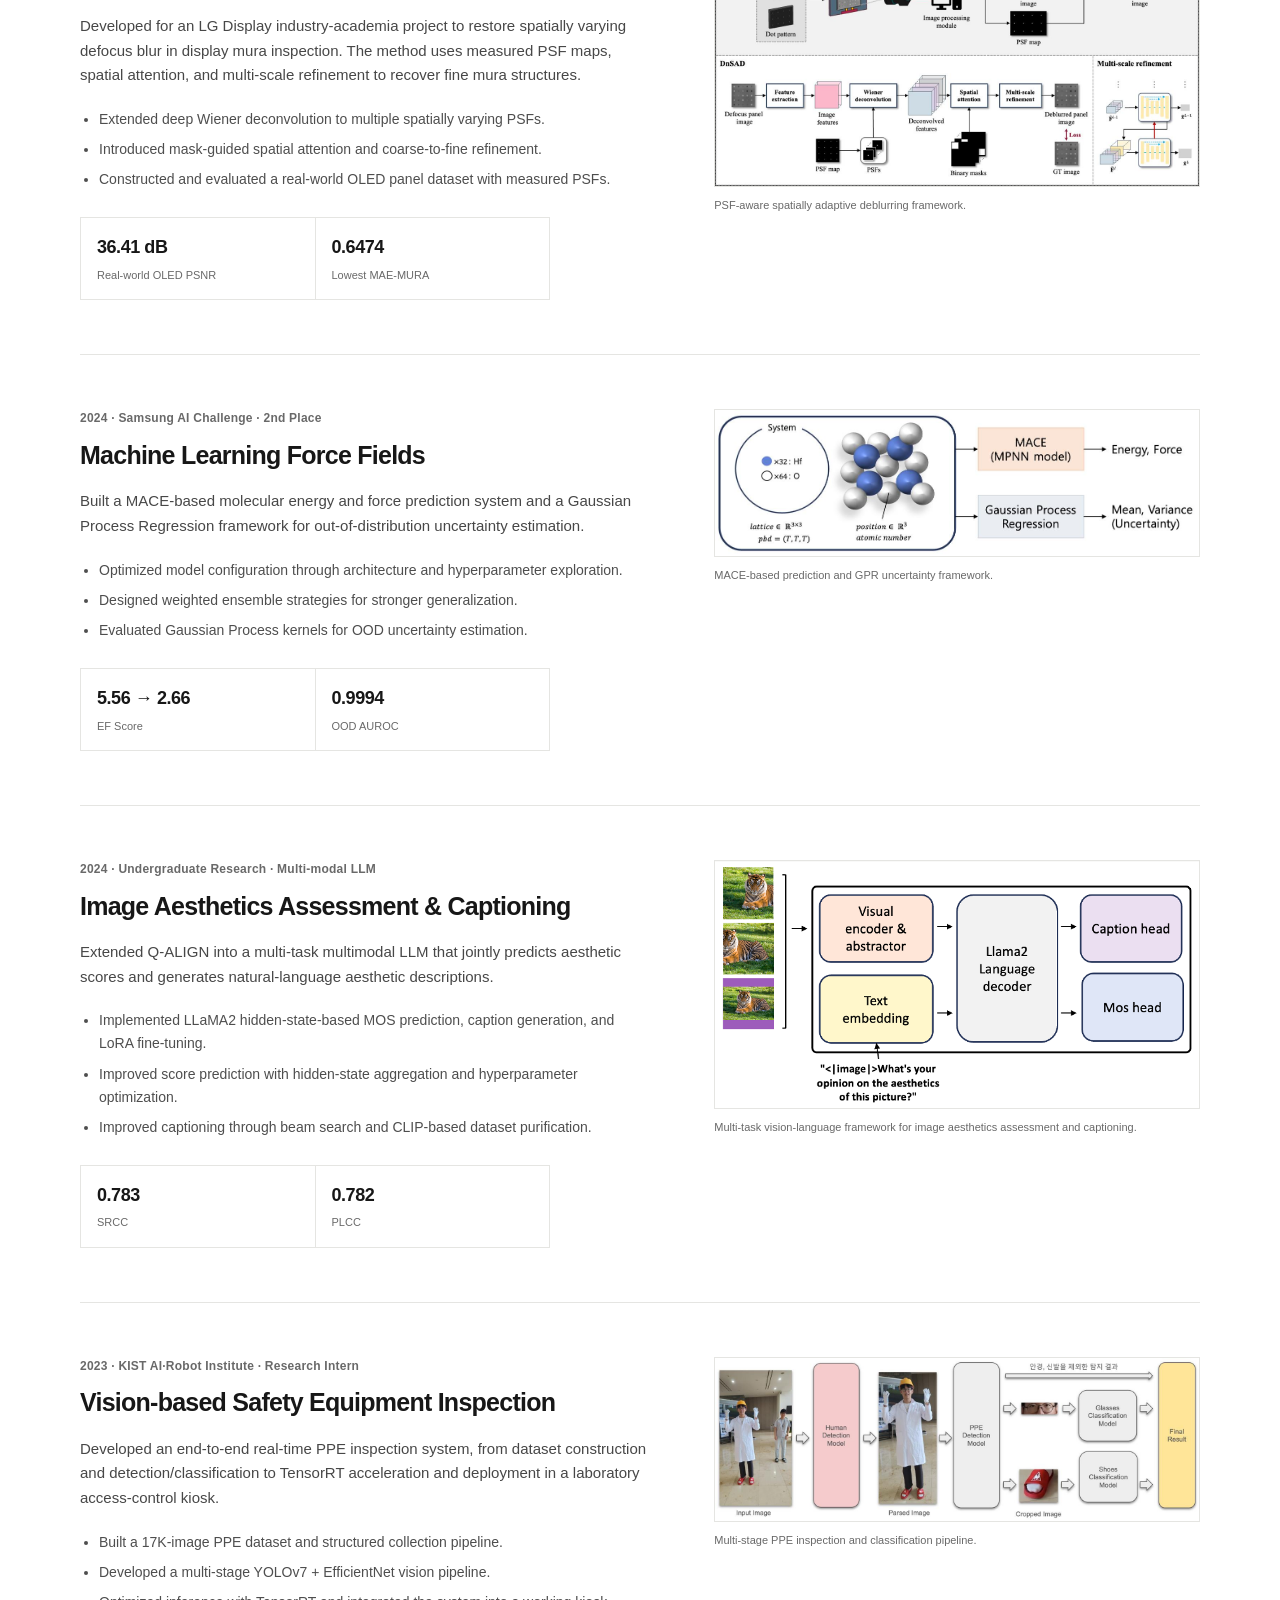
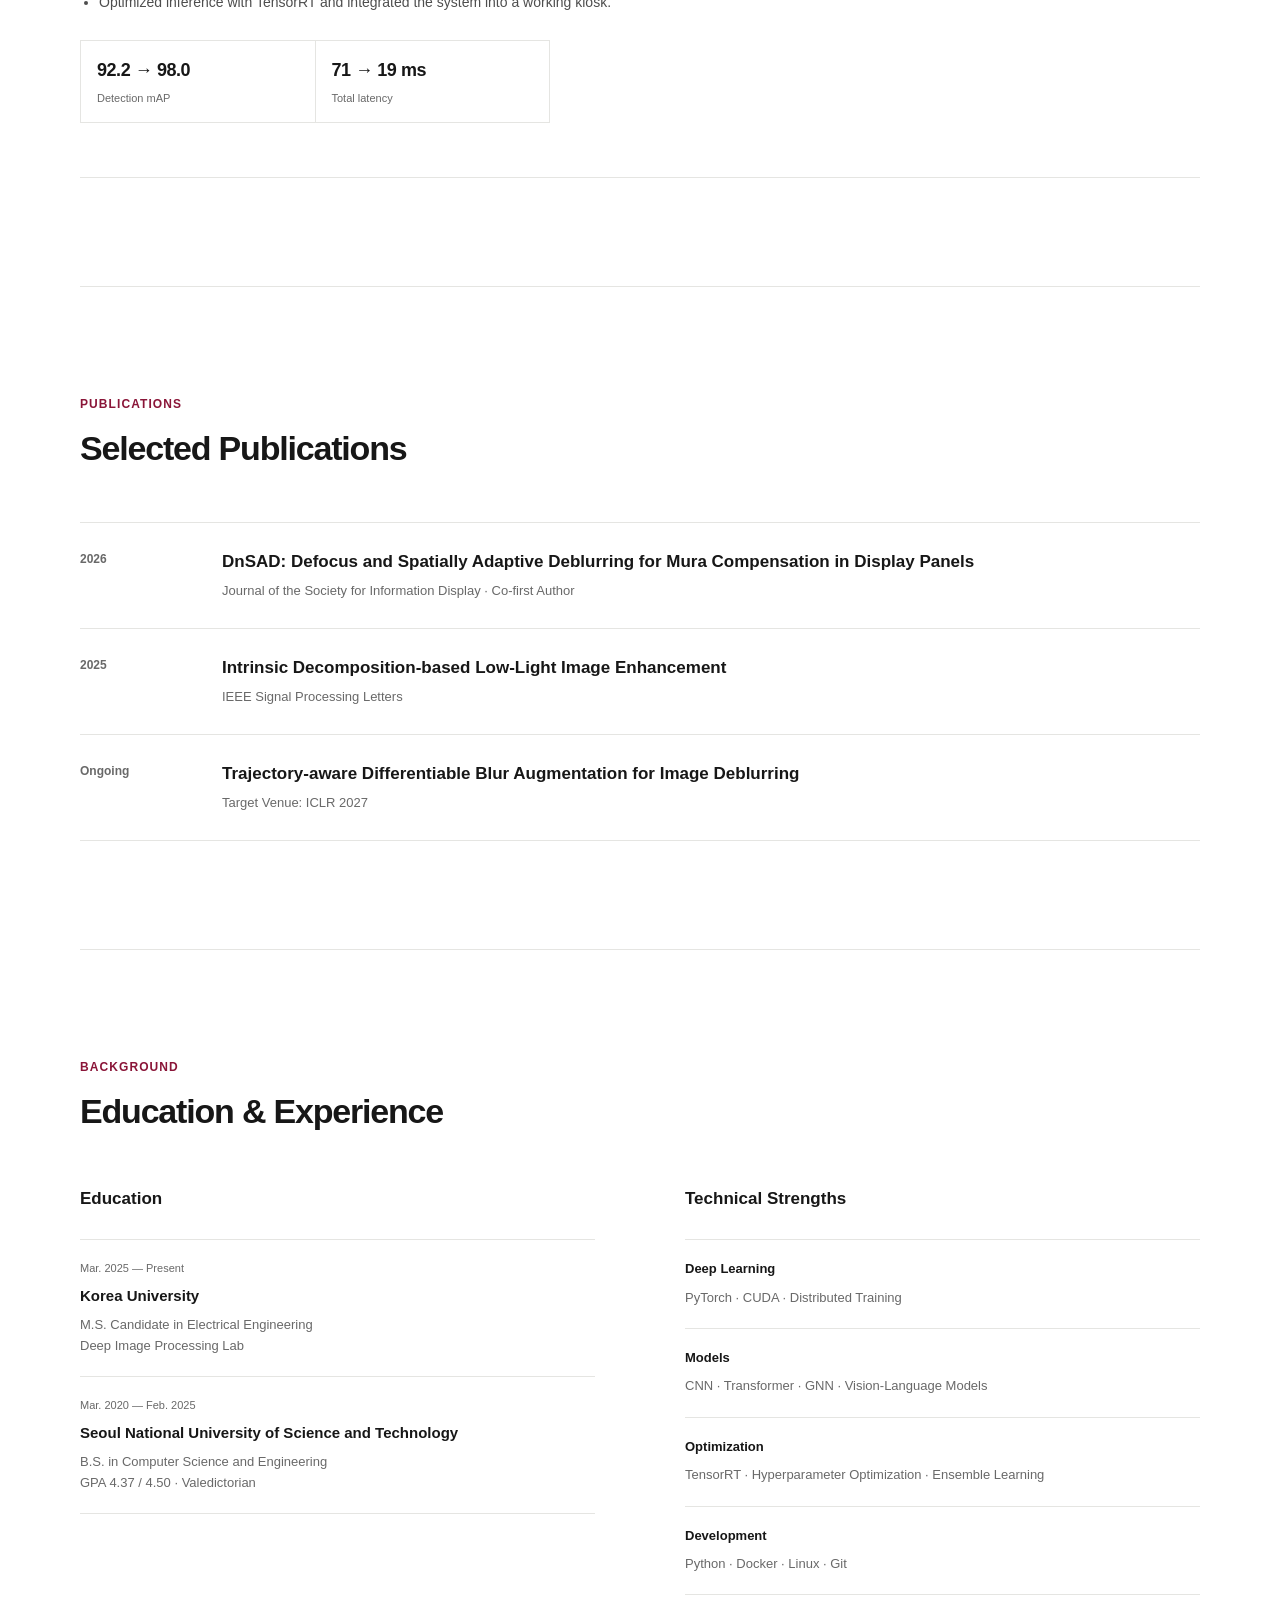
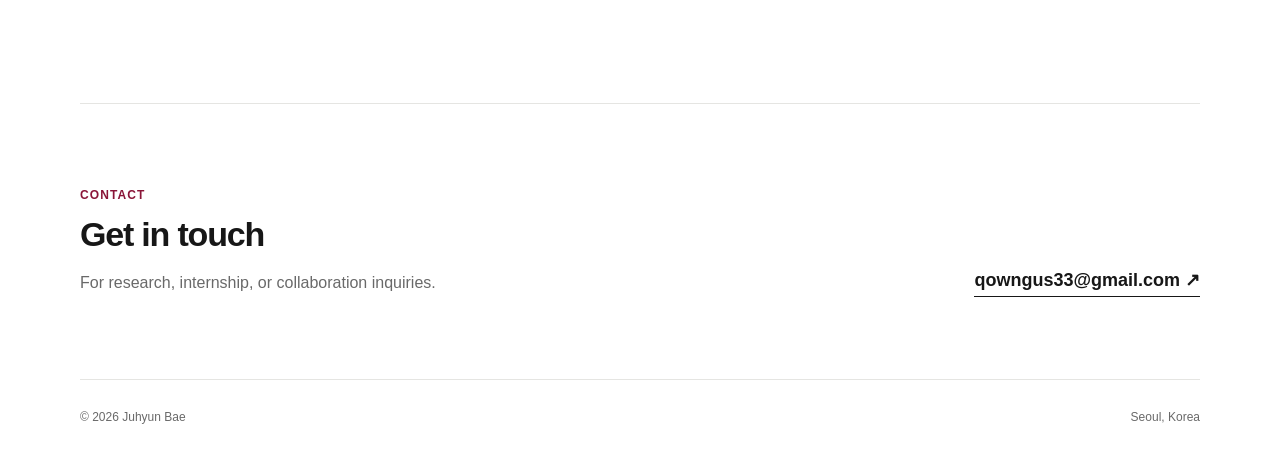
==== commit f3a0a559: "change description" ====
--- a/index.html
+++ b/index.html
@@ -55,7 +55,7 @@
       </div>
       <div>
         <span class="summary-label">Selected Achievements</span>
-        <p>JSID 2026 Co-first Author · IEEE SPL 2025 · Samsung AI Challenge 2024, 2nd Place</p>
+        <p>NRF Master's Student Research Grant 2026 · JSID 2026 Co-first Author · IEEE SPL 2025 · Samsung AI Challenge 2024, 2nd Place</p>
       </div>
     </section>
 
@@ -67,7 +67,7 @@
 
       <article class="project featured-project">
         <div class="project-content">
-          <div class="project-meta">2026 — Present · Ongoing Research · Target: ICLR 2027</div>
+          <div class="project-meta">2026 — Present · NRF Master's Student Research Grant · Target: ICLR 2027</div>
           <h3>Trajectory-aware Differentiable Blur Augmentation for Image Deblurring</h3>
           <p>
             A trajectory-aware reblur and augmentation framework that models global camera motion and spatially
@@ -160,7 +160,7 @@
         </div>
         <figure class="project-figure">
           <img src="assets/images/IAA-framework.png" alt="IAA & Captioning framework" loading="lazy" />
-          <figcaption>MACE-based prediction and GPR uncertainty framework.</figcaption>
+          <figcaption>Multi-task vision-language framework for image aesthetics assessment and captioning.</figcaption>
         </figure>
       </article>
 
@@ -218,8 +218,8 @@
       <div class="background-grid">
         <div>
           <h3>Education</h3>
-          <div class="entry"><span>Feb. 2025 — Present</span><strong>Korea University</strong><p>M.S. Candidate in Electrical Engineering<br>Deep Image Processing Lab</p></div>
-          <div class="entry"><span>Mar. 2020 — Feb. 2025</span><strong>Seoul National University of Science and Technology</strong><p>B.S. in Computer Science and Engineering<br>GPA 4.38 / 4.50 · Valedictorian</p></div>
+          <div class="entry"><span>Mar. 2025 — Present</span><strong>Korea University</strong><p>M.S. Candidate in Electrical Engineering<br>Deep Image Processing Lab</p></div>
+          <div class="entry"><span>Mar. 2020 — Feb. 2025</span><strong>Seoul National University of Science and Technology</strong><p>B.S. in Computer Science and Engineering<br>GPA 4.37 / 4.50 · Valedictorian</p></div>
         </div>
         <div>
           <h3>Technical Strengths</h3>
--- a/assets/css/style.css
+++ b/assets/css/style.css
@@ -172,3 +172,73 @@
   .profile-card img{width:82px;height:100px}
   .metrics,.metrics.compact{grid-template-columns:1fr 1fr}
 }
+
+/* Formal academic portfolio refinements */
+.hero{
+  padding:76px 0 64px;
+  grid-template-columns:minmax(0,1fr) 240px;
+  gap:68px;
+}
+.hero-copy{max-width:790px}
+.hero .kicker{
+  margin-bottom:12px;
+  color:var(--muted);
+  font-size:11px;
+  letter-spacing:.065em;
+  text-transform:none;
+}
+h1{
+  margin-bottom:7px;
+  font-size:clamp(40px,5vw,56px);
+  line-height:1.08;
+  letter-spacing:-.04em;
+  font-weight:720;
+}
+.hero-role{
+  margin-bottom:22px;
+  color:#3f3f3f;
+  font-size:19px;
+  font-weight:600;
+  letter-spacing:-.015em;
+}
+.hero-lede{
+  max-width:720px;
+  margin-bottom:26px;
+  font-size:16px;
+  line-height:1.72;
+}
+.hero-links{gap:10px 20px}
+.hero-links a{
+  font-size:13px;
+  text-underline-offset:3px;
+}
+.hero-links .primary-link{
+  padding:0;
+  background:none;
+  color:var(--text);
+  border-radius:0;
+  font-weight:650;
+  border-bottom:1px solid var(--text);
+}
+.profile-card{padding:15px}
+.summary{padding:26px 0}
+.section-title h2{font-size:34px}
+.project h3{font-size:25px}
+
+@media(max-width:860px){
+  .hero{padding:62px 0 50px;gap:36px}
+}
+@media(max-width:720px){
+  .hero{padding:36px 0 38px;gap:26px}
+  h1{font-size:clamp(36px,11vw,45px);line-height:1.04}
+  .hero-role{font-size:17px;margin-bottom:16px}
+  .hero-lede{font-size:14px;line-height:1.7;margin-bottom:21px}
+  .hero-links{display:flex;flex-wrap:wrap;gap:9px 18px}
+  .hero-links a{display:inline;min-height:0;padding:0;border:0;font-size:12px;text-align:left}
+  .hero-links .primary-link{border-bottom:1px solid var(--text)}
+  .section-title h2{font-size:27px}
+}
+@media(max-width:390px){
+  h1{font-size:36px}
+  .hero-links{display:flex}
+}
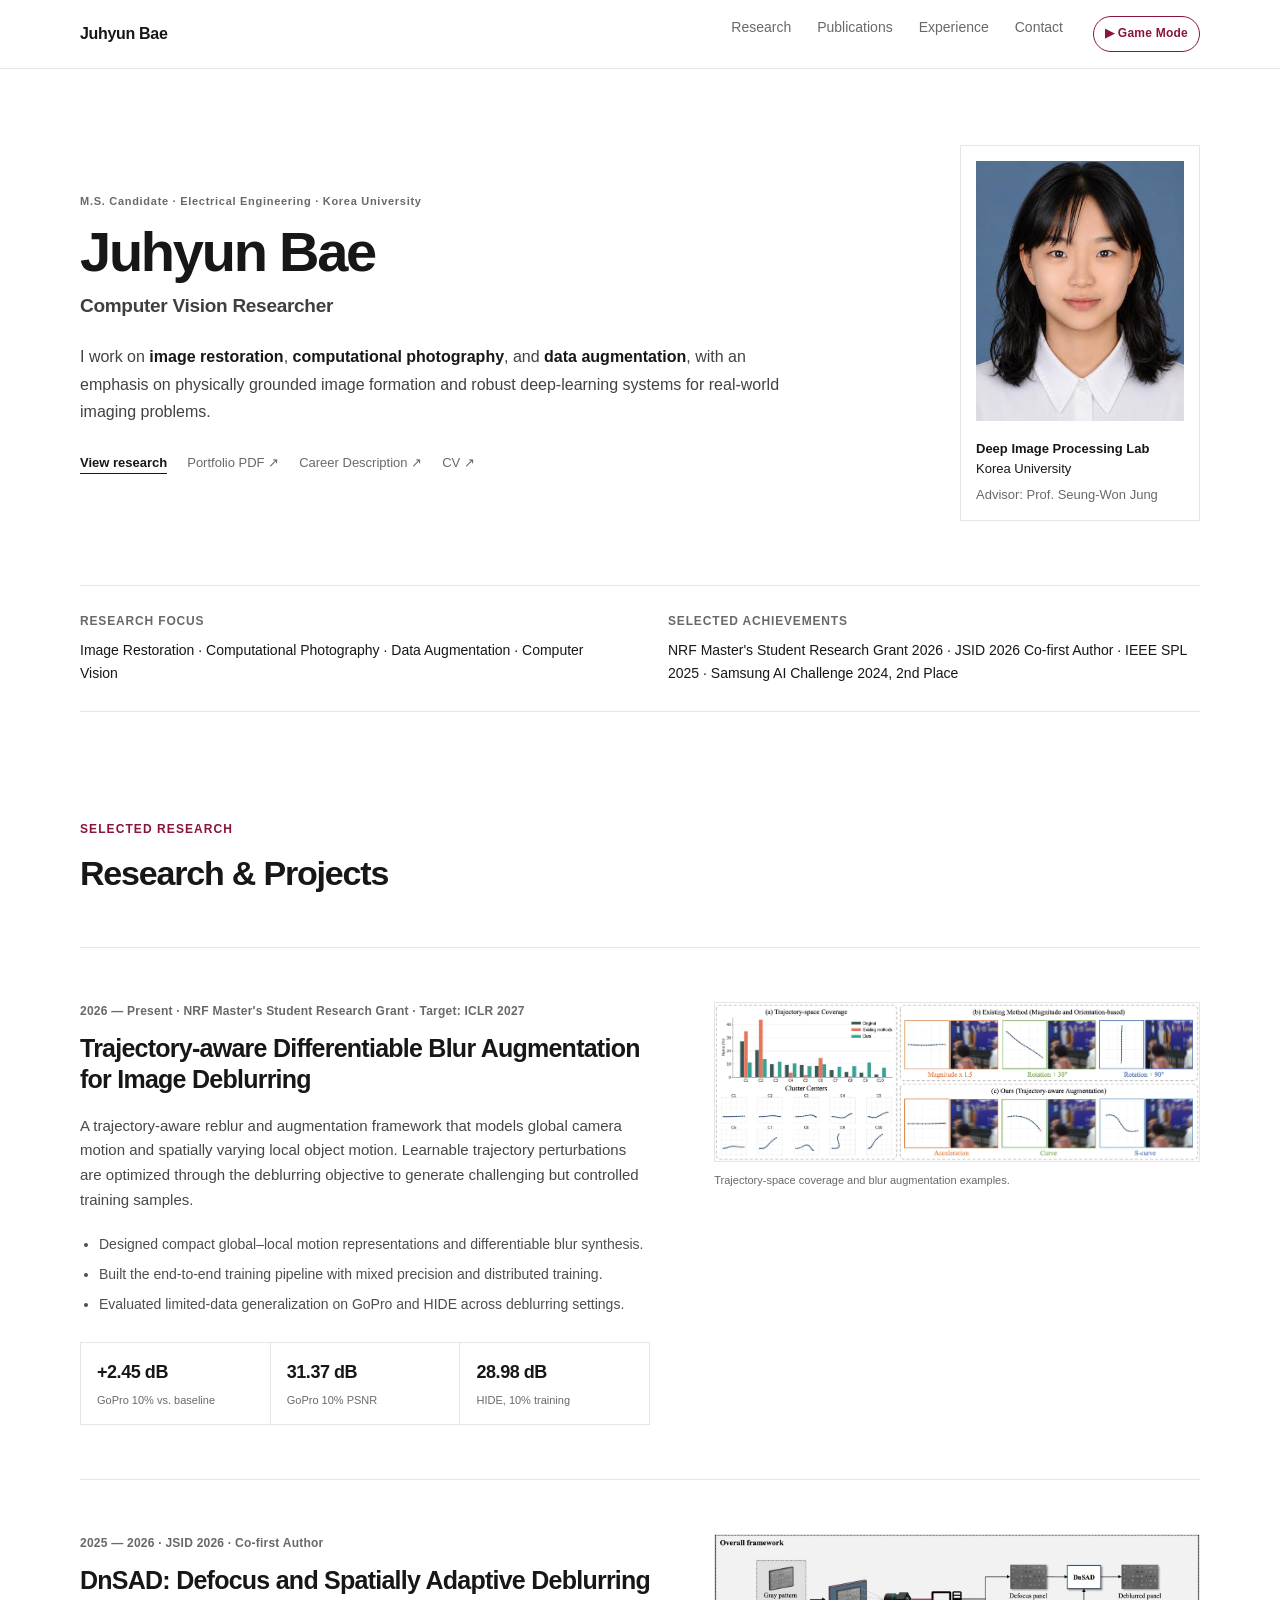
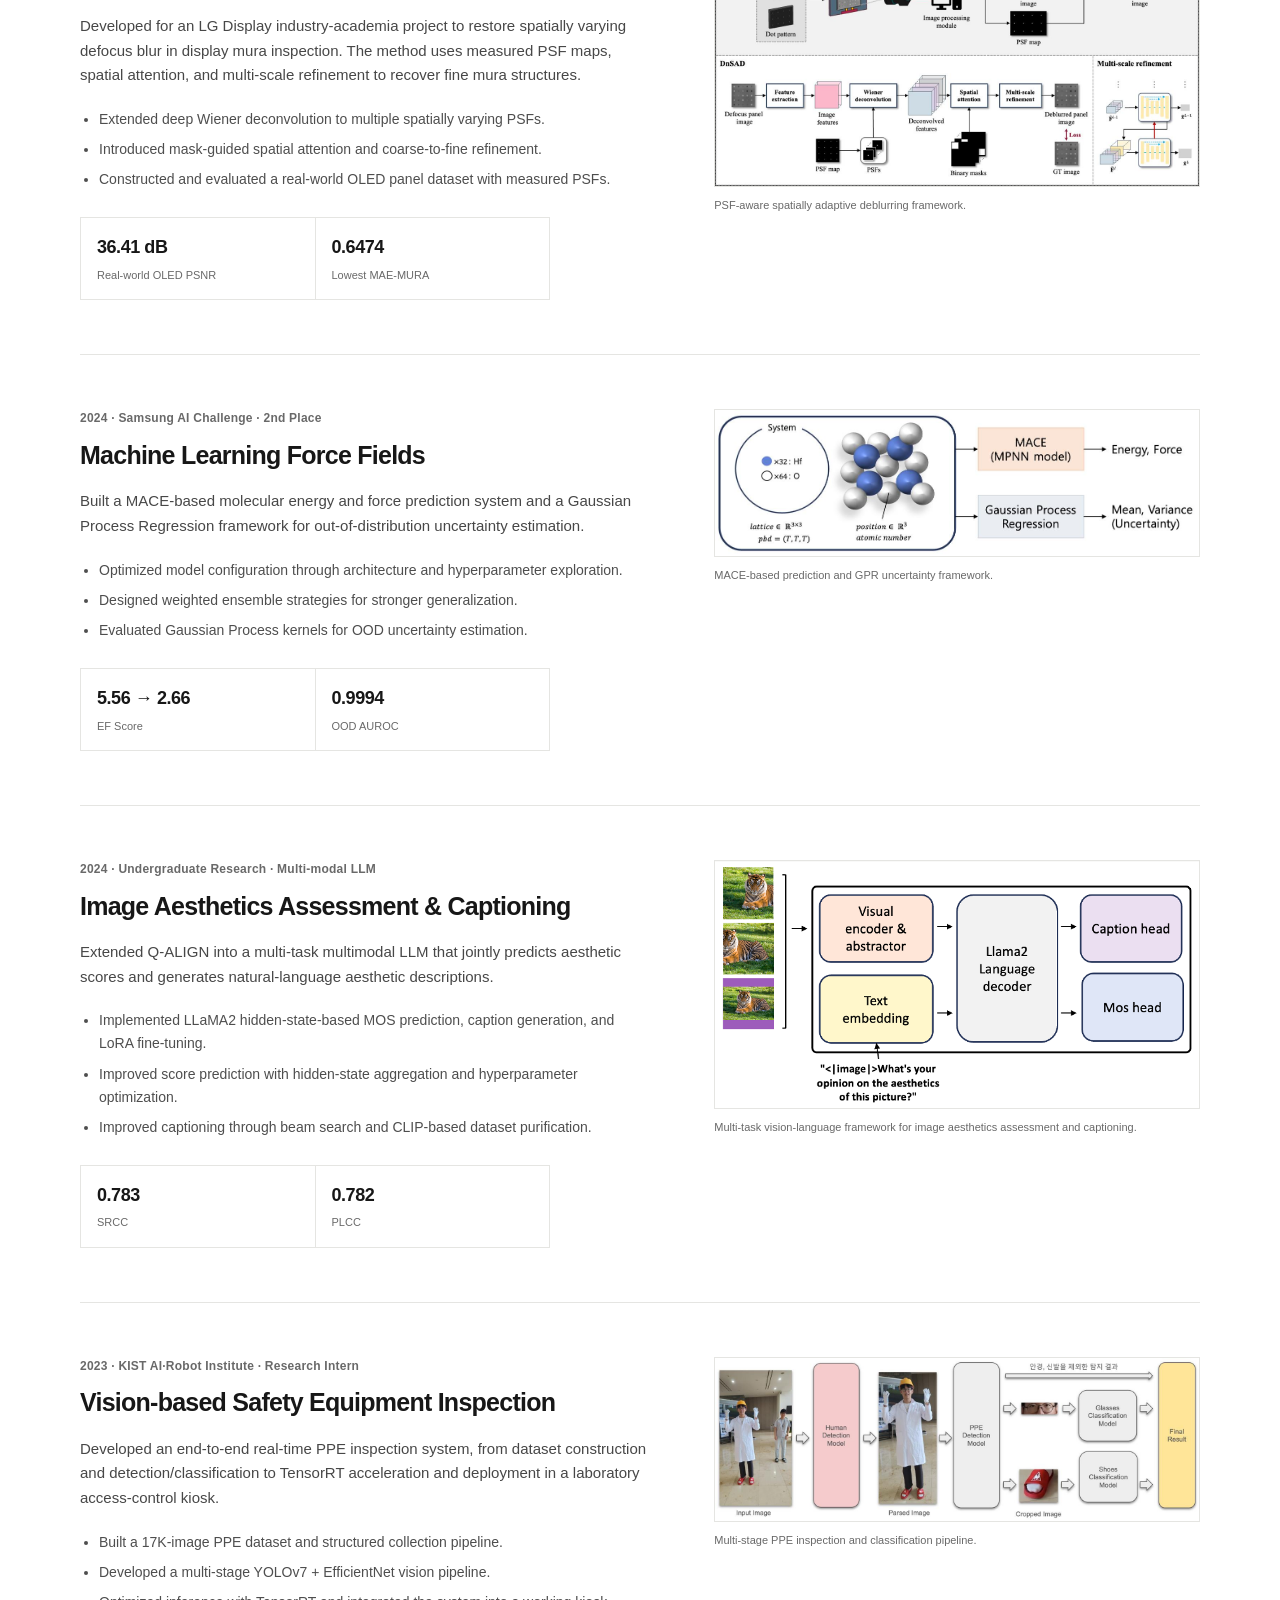
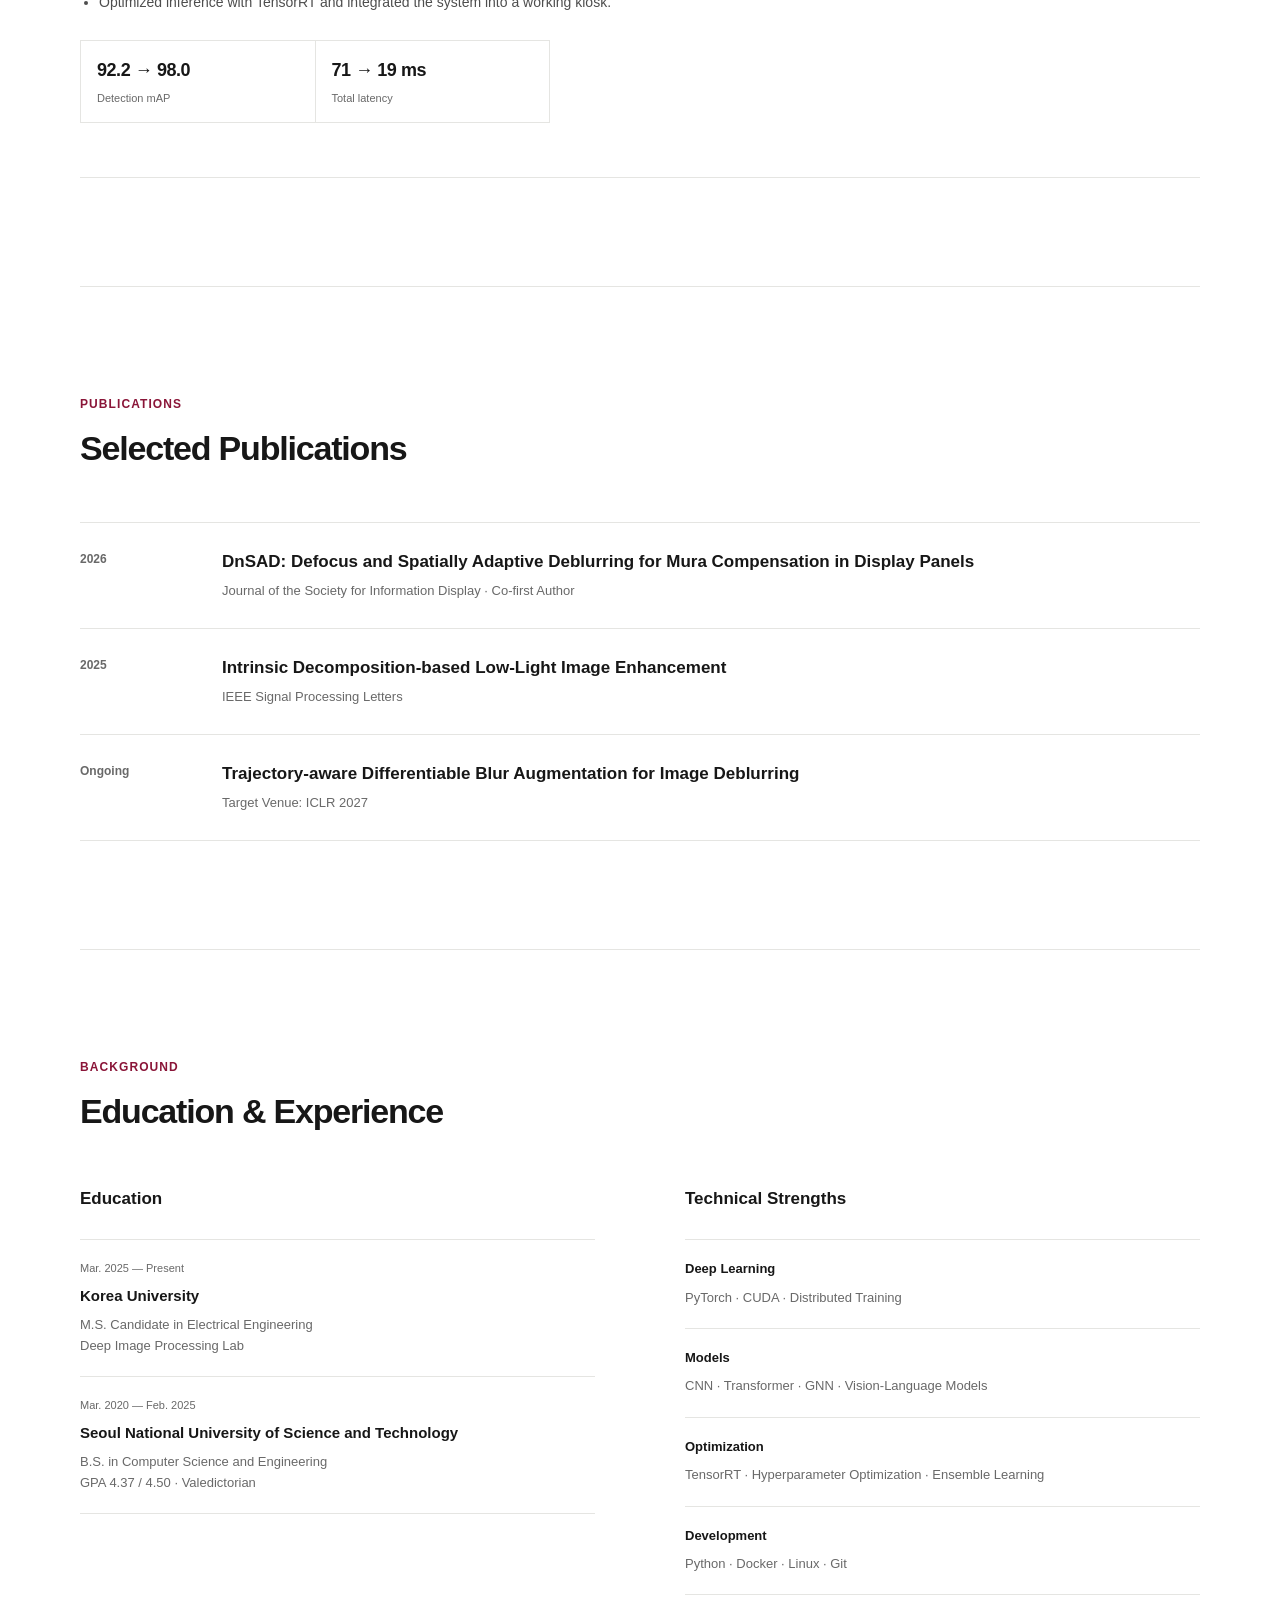
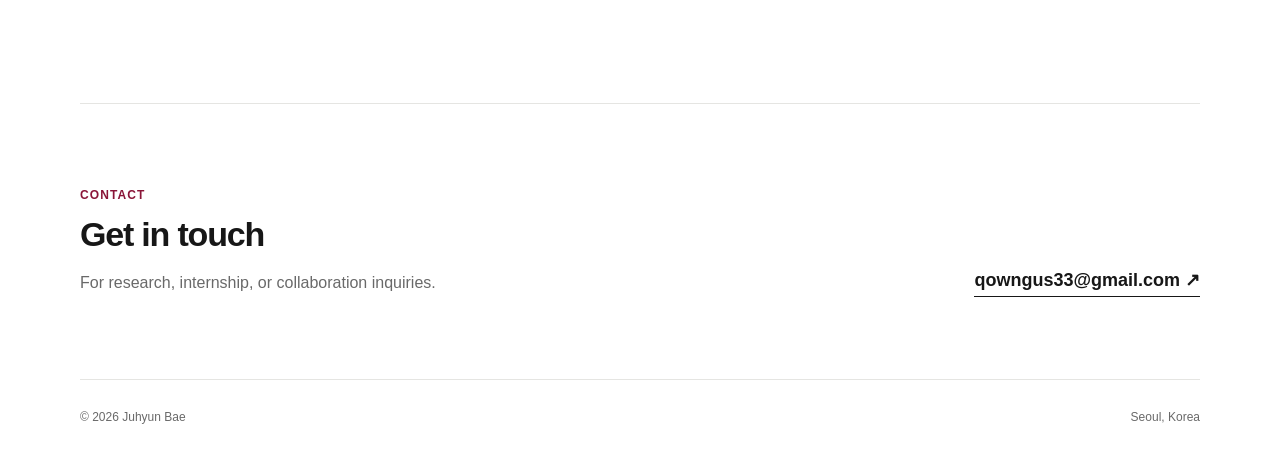
==== commit bf12adc0: "add game mode" ====
--- a/index.html
+++ b/index.html
@@ -17,6 +17,7 @@
         <a href="#publications">Publications</a>
         <a href="#experience">Experience</a>
         <a href="#contact">Contact</a>
+        <a class="game-mode-link" href="game.html" aria-label="Open the interactive career game">▶ Game Mode</a>
       </nav>
     </div>
   </header>
--- a/assets/css/style.css
+++ b/assets/css/style.css
@@ -19,6 +19,18 @@
 .nav{display:flex;gap:26px}
 .nav a{font-size:14px;text-decoration:none;color:var(--muted)}
 .nav a:hover{color:var(--text)}
+.nav .game-mode-link{
+  margin-left:4px;
+  padding:7px 11px;
+  border:1px solid var(--accent);
+  border-radius:999px;
+  color:var(--accent);
+  font-size:12px;
+  font-weight:750;
+  letter-spacing:.02em;
+  transition:background .18s ease,color .18s ease,transform .18s ease;
+}
+.nav .game-mode-link:hover{background:var(--accent);color:#fff;transform:translateY(-1px)}
 .hero{padding:96px 0 78px;display:grid;grid-template-columns:minmax(0,1fr) 260px;gap:76px;align-items:center}
 .kicker{margin:0 0 14px;color:var(--accent);font-size:12px;font-weight:700;letter-spacing:.09em;text-transform:uppercase}
 h1,h2,h3,p{margin-top:0}
@@ -119,6 +131,7 @@
   .nav{display:flex;width:100%;gap:18px;overflow-x:auto;white-space:nowrap;padding-bottom:2px;scrollbar-width:none;-webkit-overflow-scrolling:touch}
   .nav::-webkit-scrollbar{display:none}
   .nav a{flex:0 0 auto;font-size:12px}
+  .nav .game-mode-link{margin-left:auto;padding:4px 9px;font-size:11px}
 
   .hero{display:flex;flex-direction:column;padding:42px 0 42px;gap:30px;align-items:stretch}
   .hero-copy{order:1}
